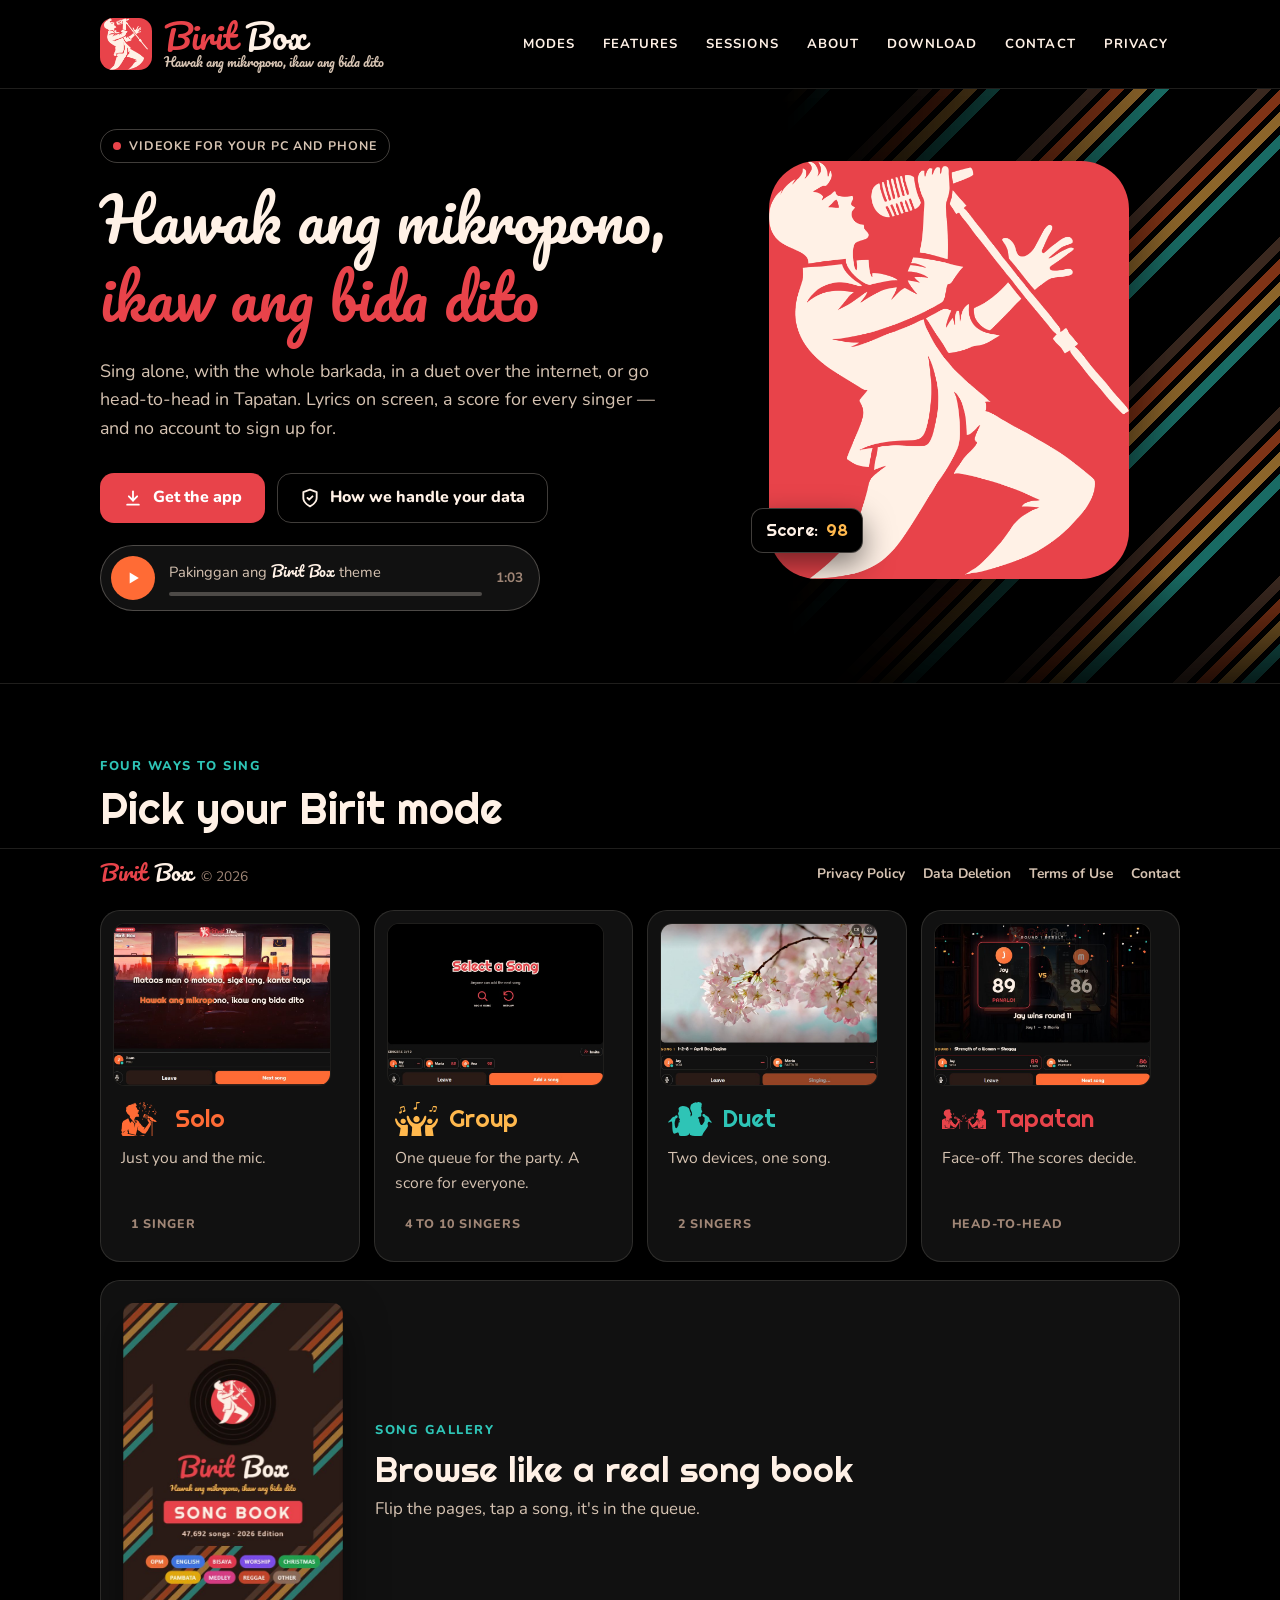
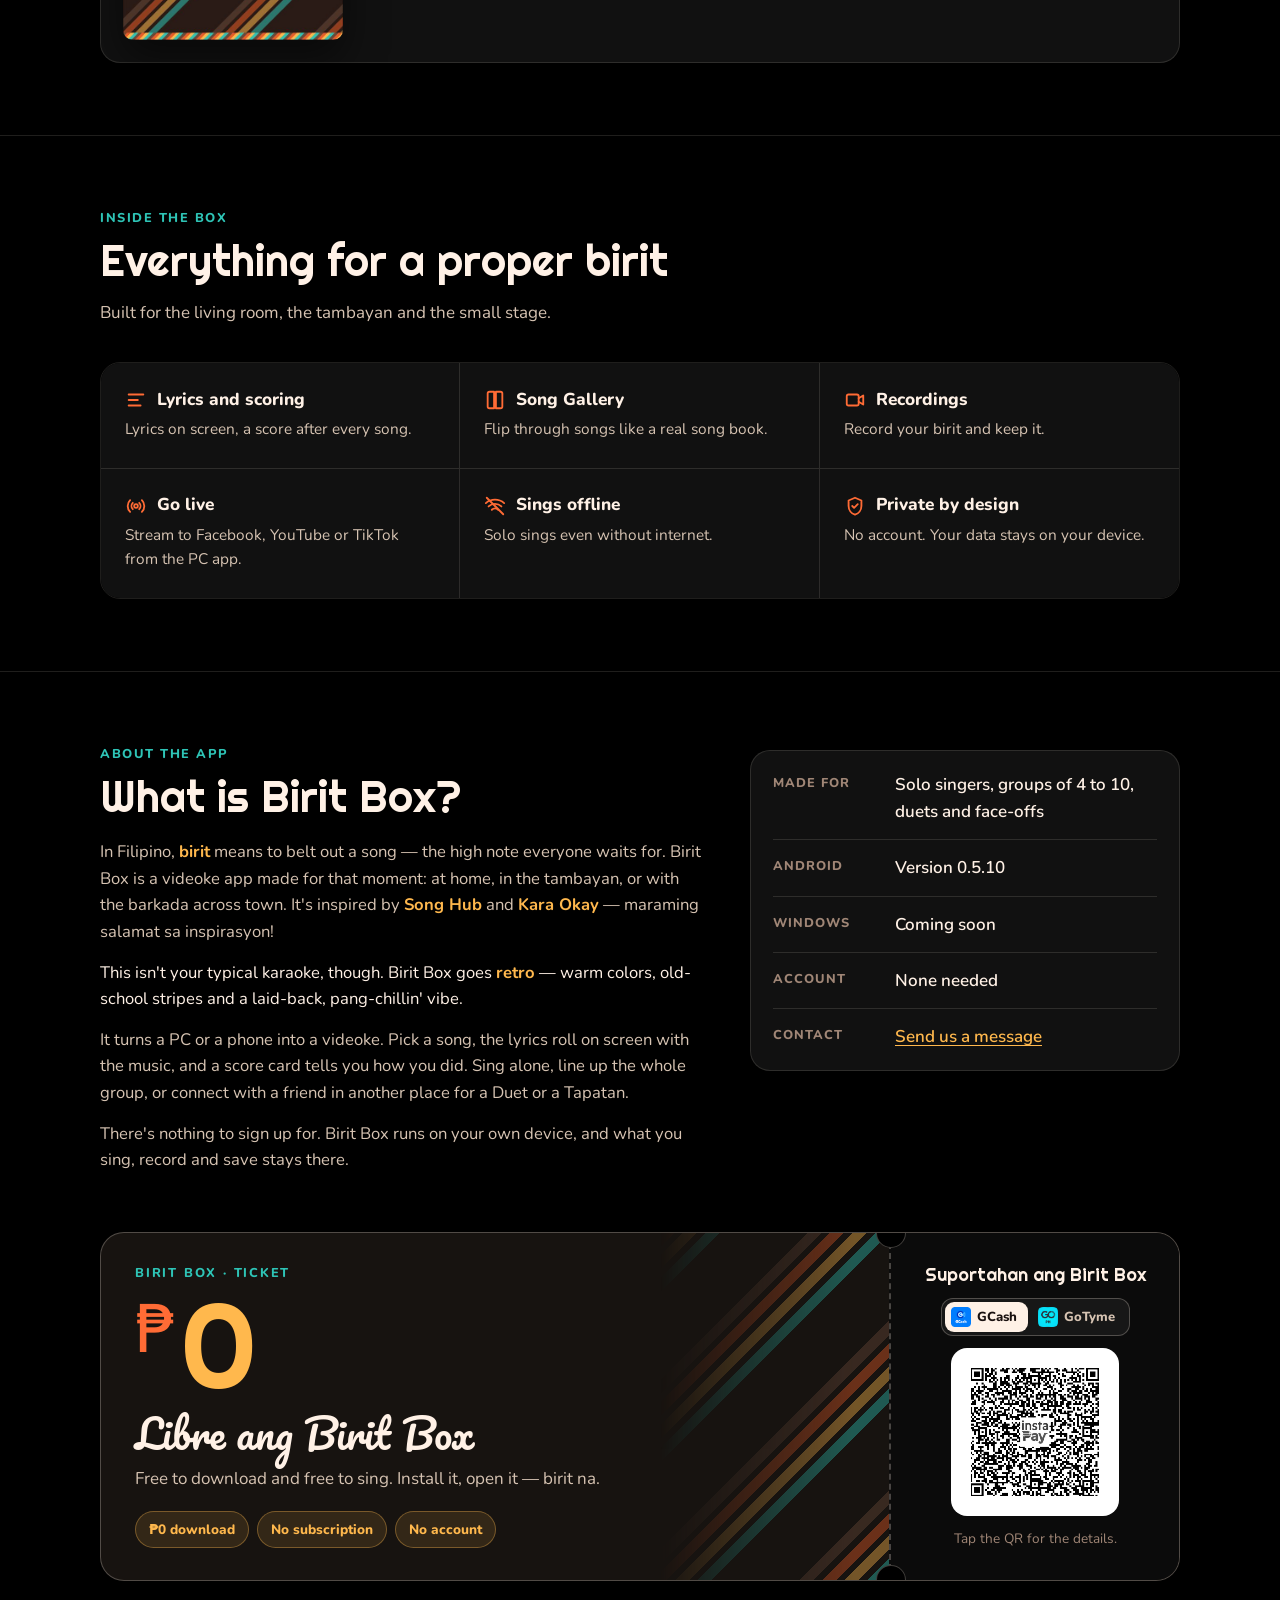
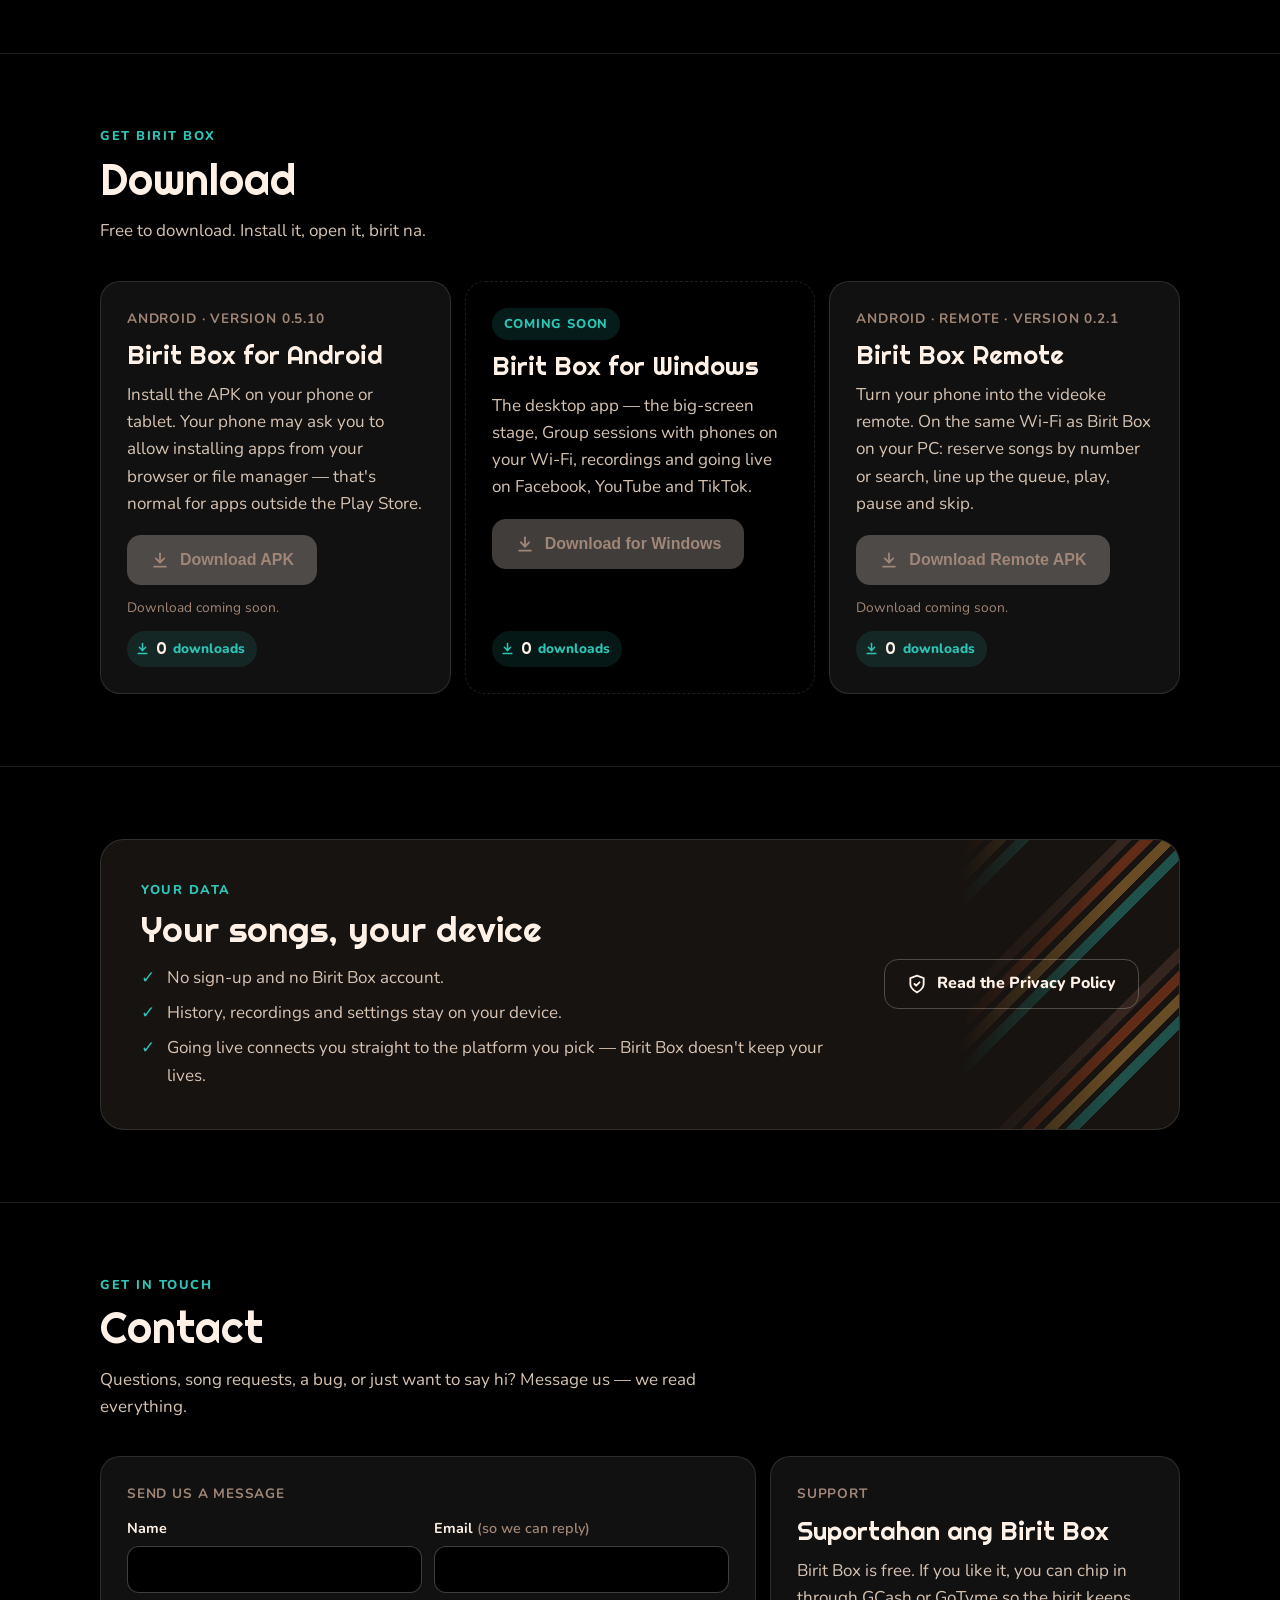
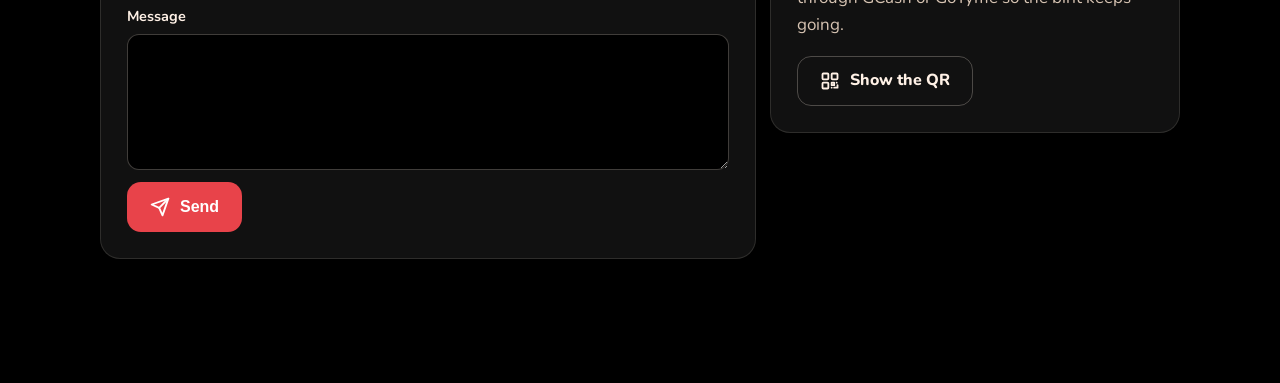
==== index.html @ 3052a518 "Add files via upload" ====
<!doctype html>
<html lang="en">
<head>
<meta charset="utf-8">
<meta name="viewport" content="width=device-width, initial-scale=1">
<title>Birit Box — Birit na!</title>
<meta name="description" content="Birit Box is a videoke app for your PC and phone: sing Solo, with your Group, in a Duet over the internet, or go head-to-head in Tapatan. No account needed.">
<meta property="og:title" content="Birit Box — Birit na!">
<meta property="og:description" content="Videoke for your PC and phone. Hawak ang mikropono, ikaw ang bida dito.">
<meta property="og:image" content="assets/favicon-192.png">
<link rel="icon" type="image/png" sizes="32x32" href="assets/favicon-32.png">
<link rel="apple-touch-icon" href="assets/favicon-192.png">
<link rel="stylesheet" href="assets/site.css?v=15">
</head>
<body>

<header class="top">
  <div class="wrap">
    <a class="lockup" href="index.html" aria-label="Birit Box home">
      <img src="assets/app-icon.png" alt="" width="52" height="52">
      <span class="wm"><span class="wordmark"><span class="birit">Birit</span> <span class="box">Box</span></span><span class="tagline">Hawak ang mikropono, ikaw ang bida dito</span></span>
    </a>
    <nav class="nav" aria-label="Main">
      <a href="#modes">Modes</a>
      <a href="#features">Features</a>
      <a href="sessions.html">Sessions</a>
      <a href="#about">About</a>
      <a href="#download">Download</a>
      <a href="#contact">Contact</a>
      <a href="privacy.html">Privacy</a>
    </nav>
  </div>
</header>

<main>
  <section class="hero">
    <div class="stripes" aria-hidden="true"></div>
    <div class="wrap">
      <div>
        <p class="kicker"><i aria-hidden="true"></i>Videoke for your PC and phone</p>
        <h1 class="tagline-hero"><span class="tl">Hawak ang mikropono,</span> <span class="tl accent">ikaw ang bida dito</span></h1>
        <p class="lead">Sing alone, with the whole barkada, in a duet over the internet, or go head-to-head in Tapatan. Lyrics on screen, a score for every singer — and no account to sign up for.</p>
        <div class="ctas">
          <a class="btn primary" href="#download"><svg viewBox="0 0 24 24" fill="none" stroke="currentColor" stroke-width="2.2" stroke-linecap="round" stroke-linejoin="round" aria-hidden="true"><path d="M12 4v11"/><path d="m7 10 5 5 5-5"/><path d="M5 20h14"/></svg>Get the app</a>
          <a class="btn ghost" href="privacy.html"><svg viewBox="0 0 24 24" fill="none" stroke="currentColor" stroke-width="2.2" stroke-linecap="round" stroke-linejoin="round" aria-hidden="true"><path d="M12 22s8-4 8-10V5l-8-3-8 3v7c0 6 8 10 8 10z"/><path d="m9 12 2 2 4-4"/></svg>How we handle your data</a>
        </div>
        <!-- the Birit Box theme (user, Nov 16: "dagdag mo yung mp3") — plays only when pressed -->
        <div class="theme" id="theme">
          <button class="theme-btn" type="button" aria-pressed="false" aria-label="Play the Birit Box theme">
            <svg class="i-play" viewBox="0 0 24 24" aria-hidden="true"><path d="M8 5.5v13l11-6.5z" fill="currentColor"/></svg>
            <svg class="i-pause" viewBox="0 0 24 24" aria-hidden="true"><path d="M7 5h4v14H7zM13 5h4v14h-4z" fill="currentColor"/></svg>
          </button>
          <div class="theme-info">
            <span class="theme-title">Pakinggan ang <b>Birit Box</b> theme</span>
            <span class="theme-bar" aria-hidden="true"><i></i></span>
          </div>
          <span class="theme-time">1:03</span>
          <audio preload="none" src="assets/birit-box-theme.mp3"></audio>
        </div>
      </div>
      <div class="hero-art" aria-hidden="true">
        <div class="glow"></div>
        <img src="assets/app-icon.png" alt="" width="676" height="784">
        <span class="chip">Score: <b>98</b></span>
      </div>
    </div>
  </section>

  <section class="block" id="modes">
    <div class="wrap">
      <p class="eyebrow">Four ways to sing</p>
      <h2>Pick your Birit mode</h2>
      <p class="intro">Every mode sings on the same stage, with a score card when the song ends.</p>
      <div class="modes">
        <article class="mode" style="--c: #FF6B35">
          <img class="shot" src="assets/shots/solo.jpg" alt="Birit Box Solo: the karaoke stage" width="772" height="561" loading="lazy">
          <div class="mode-name"><div class="ic" style="-webkit-mask-image: url(assets/modes/solo.svg); mask-image: url(assets/modes/solo.svg)"></div><h3>Solo</h3></div>
          <p>Just you and the mic.</p>
          <span class="tag">1 singer</span>
        </article>
        <article class="mode" style="--c: #FFB84D">
          <img class="shot" src="assets/shots/group.jpg" alt="Birit Box Group: singers and their scores" width="772" height="584" loading="lazy">
          <div class="mode-name"><div class="ic" style="-webkit-mask-image: url(assets/modes/group.svg); mask-image: url(assets/modes/group.svg)"></div><h3>Group</h3></div>
          <p>One queue for the party. A score for everyone.</p>
          <span class="tag">4 to 10 singers</span>
        </article>
        <article class="mode" style="--c: #2EC4B6">
          <img class="shot" src="assets/shots/duet.jpg" alt="Birit Box Duet: two singers on one song" width="772" height="594" loading="lazy">
          <div class="mode-name"><div class="ic" style="-webkit-mask-image: url(assets/modes/duet.svg); mask-image: url(assets/modes/duet.svg)"></div><h3>Duet</h3></div>
          <p>Two devices, one song.</p>
          <span class="tag">2 singers</span>
        </article>
        <article class="mode" style="--c: #E8434A">
          <img class="shot" src="assets/shots/tapatan.jpg" alt="Birit Box Tapatan: round result, 89 vs 86" width="772" height="594" loading="lazy">
          <div class="mode-name"><div class="ic" style="-webkit-mask-image: url(assets/modes/tapatan.svg); mask-image: url(assets/modes/tapatan.svg)"></div><h3>Tapatan</h3></div>
          <p>Face-off. The scores decide.</p>
          <span class="tag">Head-to-head</span>
        </article>
      </div>

      <!-- Song Gallery (user, Nov 16: "lagyan mo mga screenshot pati yung song gallery natin") -->
      <div class="gallery">
        <img class="gallery-shot" src="assets/shots/song-gallery.jpg" alt="The Birit Box Song Gallery: a song book cover" width="520" height="796" loading="lazy">
        <div class="gallery-text">
          <p class="eyebrow">Song Gallery</p>
          <h3>Browse like a real song book</h3>
          <p>Flip the pages, tap a song, it's in the queue.</p>
        </div>
      </div>
    </div>
  </section>

  <section class="block" id="features">
    <div class="wrap">
      <p class="eyebrow">Inside the box</p>
      <h2>Everything for a proper birit</h2>
      <p class="intro">Built for the living room, the tambayan and the small stage.</p>
      <div class="features">
        <div class="feature">
          <h3><svg viewBox="0 0 24 24" fill="none" stroke="currentColor" stroke-width="2" stroke-linecap="round" stroke-linejoin="round" aria-hidden="true"><path d="M4 6h16"/><path d="M4 12h10"/><path d="M4 18h13"/></svg>Lyrics and scoring</h3>
          <p>Lyrics on screen, a score after every song.</p>
        </div>
        <div class="feature">
          <h3><svg viewBox="0 0 24 24" fill="none" stroke="currentColor" stroke-width="2" stroke-linecap="round" stroke-linejoin="round" aria-hidden="true"><path d="M4 5a2 2 0 0 1 2-2h5v18H6a2 2 0 0 1-2-2Z"/><path d="M13 3h5a2 2 0 0 1 2 2v14a2 2 0 0 1-2 2h-5Z"/></svg>Song Gallery</h3>
          <p>Flip through songs like a real song book.</p>
        </div>
        <div class="feature">
          <h3><svg viewBox="0 0 24 24" fill="none" stroke="currentColor" stroke-width="2" stroke-linecap="round" stroke-linejoin="round" aria-hidden="true"><rect x="3" y="6" width="13" height="12" rx="2"/><path d="m16 10 5-3v10l-5-3"/></svg>Recordings</h3>
          <p>Record your birit and keep it.</p>
        </div>
        <div class="feature">
          <h3><svg viewBox="0 0 24 24" fill="none" stroke="currentColor" stroke-width="2" stroke-linecap="round" stroke-linejoin="round" aria-hidden="true"><circle cx="12" cy="12" r="2"/><path d="M8.5 15.5a5 5 0 0 1 0-7"/><path d="M15.5 8.5a5 5 0 0 1 0 7"/><path d="M5.6 18.4a9 9 0 0 1 0-12.8"/><path d="M18.4 5.6a9 9 0 0 1 0 12.8"/></svg>Go live</h3>
          <p>Stream to Facebook, YouTube or TikTok from the PC app.</p>
        </div>
        <div class="feature">
          <h3><svg viewBox="0 0 24 24" fill="none" stroke="currentColor" stroke-width="2" stroke-linecap="round" stroke-linejoin="round" aria-hidden="true"><path d="M2 8.8a15 15 0 0 1 20 0"/><path d="M5 12.5a10 10 0 0 1 14 0"/><path d="M8.5 16.1a5 5 0 0 1 7 0"/><path d="m3 3 18 18"/></svg>Sings offline</h3>
          <p>Solo sings even without internet.</p>
        </div>
        <div class="feature">
          <h3><svg viewBox="0 0 24 24" fill="none" stroke="currentColor" stroke-width="2" stroke-linecap="round" stroke-linejoin="round" aria-hidden="true"><path d="M12 3 5 6v6c0 4.4 3 8.3 7 9.5 4-1.2 7-5.1 7-9.5V6Z"/><path d="m9 12 2 2 4-4"/></svg>Private by design</h3>
          <p>No account. Your data stays on your device.</p>
        </div>
      </div>
    </div>
  </section>

  <section class="block" id="about">
    <div class="wrap">
    <div class="about">
      <div class="about-text">
        <p class="eyebrow">About the app</p>
        <h2>What is Birit Box?</h2>
        <p>In Filipino, <strong>birit</strong> means to belt out a song — the high note everyone waits for. Birit Box is a videoke app made for that moment: at home, in the tambayan, or with the barkada across town. It's inspired by <strong>Song Hub</strong> and <strong>Kara Okay</strong> — maraming salamat sa inspirasyon!</p>
        <p class="about-vibe">This isn't your typical karaoke, though. Birit Box goes <strong>retro</strong> — warm colors, old-school stripes and a laid-back, pang-chillin' vibe.</p>
        <p>It turns a PC or a phone into a videoke. Pick a song, the lyrics roll on screen with the music, and a score card tells you how you did. Sing alone, line up the whole group, or connect with a friend in another place for a Duet or a Tapatan.</p>
        <p>There's nothing to sign up for. Birit Box runs on your own device, and what you sing, record and save stays there.</p>
      </div>
      <dl class="about-facts">
        <div><dt>Made for</dt><dd>Solo singers, groups of 4 to 10, duets and face-offs</dd></div>
        <div><dt>Android</dt><dd>Version 0.5.10</dd></div>
        <div><dt>Windows</dt><dd>Coming soon</dd></div>
        <div><dt>Account</dt><dd>None needed</dd></div>
        <div><dt>Contact</dt><dd><a href="#contact">Send us a message</a></dd></div>
      </dl>
    </div>

    <!-- "libre lang yung app" + the support QR codes (GCash | GoTyme — user, Nov 17) -->
    <div class="libre" id="support">
      <div class="libre-main">
        <div class="stripes" aria-hidden="true"></div>
        <p class="libre-label">Birit Box · Ticket</p>
        <p class="libre-price"><span class="peso">₱</span>0</p>
        <h3>Libre ang Birit Box</h3>
        <p class="libre-sub">Free to download and free to sing. Install it, open it — birit na.</p>
        <ul class="libre-chips">
          <li>₱0 download</li>
          <li>No subscription</li>
          <li>No account</li>
        </ul>
      </div>
      <div class="libre-stub">
        <p class="libre-stub-h">Suportahan ang Birit Box</p>
        <div class="pay-tabs" role="tablist" aria-label="Pay with">
          <button type="button" role="tab" data-pay="gcash" aria-selected="true"><img class="pay-ic" src="assets/gcash-icon.png" alt="" width="20" height="20">GCash</button>
          <button type="button" role="tab" data-pay="gotyme" aria-selected="false"><img class="pay-ic" src="assets/gotyme-icon.png" alt="" width="20" height="20">GoTyme</button>
        </div>
        <button type="button" class="qr pay-qr-btn" data-pay-open aria-label="Support via GCash — show the details">
          <img src="assets/gcash-qr.png" alt="GCash QR code" width="160" height="160">
        </button>
        <p class="libre-stub-note">Tap the QR for the details.</p>
      </div>
    </div>
    </div>
  </section>

  <section class="block" id="download">
    <div class="wrap">
      <p class="eyebrow">Get Birit Box</p>
      <h2>Download</h2>
      <p class="intro">Free to download. Install it, open it, birit na.</p>
      <!-- Download counter (user, Nov 18): the total from GitHub Releases (akipotph/biritbox), read in the browser -->
      <div class="dl-counter" id="dlCounter" aria-live="polite">
        <span class="dl-ic" aria-hidden="true"><svg viewBox="0 0 24 24" fill="none" stroke="currentColor" stroke-width="2.2" stroke-linecap="round" stroke-linejoin="round"><path d="M12 4v11"/><path d="m7 10 5 5 5-5"/><path d="M5 20h14"/></svg></span>
        <span><b id="dlTotal">0</b> <span id="dlWord">downloads</span> so far</span>
      </div>
      <div class="downloads">
        <div class="dl">
          <span class="meta">Android · Version 0.5.10</span>
          <h3>Birit Box for Android</h3>
          <p>Install the APK on your phone or tablet. Your phone may ask you to allow installing apps from your browser or file manager — that's normal for apps outside the Play Store.</p>
          <!-- Download off for now; restore href="[[GITHUB APK LINK]]" on an <a class="btn primary"> when the APK is up. -->
          <button type="button" class="btn primary" disabled aria-disabled="true"><svg viewBox="0 0 24 24" fill="none" stroke="currentColor" stroke-width="2.2" stroke-linecap="round" stroke-linejoin="round" aria-hidden="true"><path d="M12 4v11"/><path d="m7 10 5 5 5-5"/><path d="M5 20h14"/></svg>Download APK</button>
          <span class="small">Download coming soon.</span>
          <span class="dl-n" data-dl="android"><svg viewBox="0 0 24 24" fill="none" stroke="currentColor" stroke-width="2.4" stroke-linecap="round" stroke-linejoin="round" aria-hidden="true"><path d="M12 4v11"/><path d="m7 10 5 5 5-5"/><path d="M5 20h14"/></svg><b>0</b> downloads</span>
        </div>
        <div class="dl soon">
          <span class="badge">Coming soon</span>
          <h3>Birit Box for Windows</h3>
          <p>The desktop app — the big-screen stage, Group sessions with phones on your Wi-Fi, recordings and going live on Facebook, YouTube and TikTok.</p>
          <button type="button" class="btn primary" disabled aria-disabled="true"><svg viewBox="0 0 24 24" fill="none" stroke="currentColor" stroke-width="2.2" stroke-linecap="round" stroke-linejoin="round" aria-hidden="true"><path d="M12 4v11"/><path d="m7 10 5 5 5-5"/><path d="M5 20h14"/></svg>Download for Windows</button>
          <span class="dl-n" data-dl="windows"><svg viewBox="0 0 24 24" fill="none" stroke="currentColor" stroke-width="2.4" stroke-linecap="round" stroke-linejoin="round" aria-hidden="true"><path d="M12 4v11"/><path d="m7 10 5 5 5-5"/><path d="M5 20h14"/></svg><b>0</b> downloads</span>
        </div>
        <!-- Birit Box Remote APK (user, Nov 18). Download off for now, like the others. -->
        <div class="dl">
          <span class="meta">Android · Remote · Version 0.2.1</span>
          <h3>Birit Box Remote</h3>
          <p>Turn your phone into the videoke remote. On the same Wi-Fi as Birit Box on your PC: reserve songs by number or search, line up the queue, play, pause and skip.</p>
          <button type="button" class="btn primary" disabled aria-disabled="true"><svg viewBox="0 0 24 24" fill="none" stroke="currentColor" stroke-width="2.2" stroke-linecap="round" stroke-linejoin="round" aria-hidden="true"><path d="M12 4v11"/><path d="m7 10 5 5 5-5"/><path d="M5 20h14"/></svg>Download Remote APK</button>
          <span class="small">Download coming soon.</span>
          <span class="dl-n" data-dl="remote"><svg viewBox="0 0 24 24" fill="none" stroke="currentColor" stroke-width="2.4" stroke-linecap="round" stroke-linejoin="round" aria-hidden="true"><path d="M12 4v11"/><path d="m7 10 5 5 5-5"/><path d="M5 20h14"/></svg><b>0</b> downloads</span>
        </div>
      </div>
    </div>
  </section>

  <section class="block">
    <div class="wrap">
      <div class="promise">
        <div class="stripes" aria-hidden="true"></div>
        <div>
          <p class="eyebrow">Your data</p>
          <h2>Your songs, your device</h2>
          <ul>
            <li>No sign-up and no Birit Box account.</li>
            <li>History, recordings and settings stay on your device.</li>
            <li>Going live connects you straight to the platform you pick — Birit Box doesn't keep your lives.</li>
          </ul>
        </div>
        <a class="btn ghost" href="privacy.html"><svg viewBox="0 0 24 24" fill="none" stroke="currentColor" stroke-width="2.2" stroke-linecap="round" stroke-linejoin="round" aria-hidden="true"><path d="M12 22s8-4 8-10V5l-8-3-8 3v7c0 6 8 10 8 10z"/><path d="m9 12 2 2 4-4"/></svg>Read the Privacy Policy</a>
      </div>
    </div>
  </section>
  <!-- Contact (user, Nov 18: "isama muna sa page" → a section on the home page) -->
  <section class="block" id="contact">
    <div class="wrap">
      <p class="eyebrow">Get in touch</p>
      <h2>Contact</h2>
      <p class="intro">Questions, song requests, a bug, or just want to say hi? Message us — we read everything.</p>
      <div class="contacts">
        <!-- Message form (user, Nov 18: "sarili natin form … wala ng import ng email" + "security para sa spam").
             Sent through Web3Forms to the Birit Box inbox; the access key below is public by design (it can only
             send to that inbox). Spam: hidden honeypot, 3 s minimum, 60 s between sends, length limits, Web3Forms' filter. -->
        <form class="dl cform" id="contactForm" novalidate>
          <span class="meta">Send us a message</span>
          <input type="hidden" name="access_key" value="89fdd60d-30a8-41bc-a30d-589b3776134a">
          <label class="hp" aria-hidden="true">Leave this empty <input type="checkbox" name="botcheck" tabindex="-1" autocomplete="off"></label>
          <div class="cf-row">
            <label class="cf-field"><span>Name</span><input type="text" name="name" maxlength="80" autocomplete="name" required></label>
            <label class="cf-field"><span>Email <em>(so we can reply)</em></span><input type="email" name="email" maxlength="120" autocomplete="email" required></label>
          </div>
          <label class="cf-field"><span>Message</span><textarea name="message" rows="5" minlength="10" maxlength="2000" required></textarea></label>
          <div class="cf-foot">
            <button type="submit" class="btn primary"><svg viewBox="0 0 24 24" fill="none" stroke="currentColor" stroke-width="2.2" stroke-linecap="round" stroke-linejoin="round" aria-hidden="true"><path d="m22 2-7 20-4-9-9-4z"/><path d="M22 2 11 13"/></svg>Send</button>
            <p class="cf-status" role="status" aria-live="polite"></p>
          </div>
        </form>
        <div class="dl">
          <span class="meta">Support</span>
          <h3>Suportahan ang Birit Box</h3>
          <p>Birit Box is free. If you like it, you can chip in through GCash or GoTyme so the birit keeps going.</p>
          <a class="btn ghost" href="#support"><svg viewBox="0 0 24 24" fill="none" stroke="currentColor" stroke-width="2.2" stroke-linecap="round" stroke-linejoin="round" aria-hidden="true"><rect x="3" y="3" width="7" height="7" rx="1"/><rect x="14" y="3" width="7" height="7" rx="1"/><rect x="3" y="14" width="7" height="7" rx="1"/><path d="M14 14h3v3h-3zM20 14v.01M14 20h.01M17 20h4v-3"/></svg>Show the QR</a>
        </div>
      </div>
    </div>
  </section>
</main>

<footer>
  <div class="wrap">
    <span><span class="wordmark"><span class="birit">Birit</span> <span class="box">Box</span></span> &nbsp;© 2026</span>
    <nav aria-label="Legal">
      <a href="privacy.html">Privacy Policy</a>
      <a href="data-deletion.html">Data Deletion</a>
      <a href="terms.html">Terms of Use</a>
      <a href="#contact">Contact</a>
    </nav>
  </div>
</footer>

<script src="assets/site.js?v=10"></script>
</body>
</html>
---- assets/site.css ----
/* Birit Box website — same look as the app: black stage, cream text,
   Pacifico wordmark (do not touch), Righteous headings, the retro
   brown / orange / mango / teal stripes. Fonts are bundled (SIL OFL). */
@font-face { font-family: "Righteous"; font-weight: 400; font-display: swap; src: url(fonts/righteous.woff2) format("woff2"); }
@font-face { font-family: "Pacifico"; font-weight: 400; font-display: swap; src: url(fonts/pacifico.ttf) format("truetype"); }
@font-face { font-family: "Nunito"; font-weight: 400 800; font-display: swap; src: url(fonts/nunito.woff2) format("woff2"); }

:root {
  --paper: #000000;
  --card: #111111;
  --card-2: #171310;
  --ink: #FFF1E6;
  --ink-soft: #D6C3B2;
  --ink-mute: #A08676;
  --rule: rgba(255, 241, 230, 0.12);
  --rule-strong: rgba(255, 241, 230, 0.25);
  --red: #E8434A;
  --orange: #FF6B35;
  --mango: #FFB84D;
  --teal: #2EC4B6;
  --brown: #6B4A3A;
  --font-wordmark: "Pacifico", "Brush Script MT", cursive;
  --font-display: "Righteous", "Arial Black", Impact, sans-serif;
  --font-body: "Nunito", system-ui, -apple-system, "Segoe UI", sans-serif;
  --wrap: 1120px;
  color-scheme: dark;
}

* { box-sizing: border-box; }
html { scroll-behavior: smooth; }
@media (prefers-reduced-motion: reduce) { html { scroll-behavior: auto; } * { transition: none !important; animation: none !important; } }
body {
  margin: 0; background: var(--paper); color: var(--ink);
  font: 400 17px/1.6 var(--font-body);
  -webkit-font-smoothing: antialiased; overflow-x: hidden;
}
a { color: var(--mango); text-underline-offset: 3px; }
a:hover { color: #FFD08A; }
:focus-visible { outline: 2px solid var(--orange); outline-offset: 3px; border-radius: 6px; }
img { max-width: 100%; display: block; }
.wrap { width: 100%; max-width: var(--wrap); margin: 0 auto; padding: 0 20px; }

/* the app's signature stripes (birit.css body::before), as a decoration panel */
.stripes {
  position: absolute; pointer-events: none; opacity: 0.55;
  background: repeating-linear-gradient(135deg,
    transparent 0 6px, #6B4A3A 6px 16px, transparent 16px 22px, #E85D28 22px 32px,
    transparent 32px 38px, #FFB84D 38px 48px, transparent 48px 54px, #2EC4B6 54px 64px, transparent 64px 120px);
}

/* ---- header (locked to the top — user, Nov 18) ---- */
.top { position: sticky; top: 0; z-index: 30; background: var(--paper); border-bottom: 1px solid var(--rule); }
html { scroll-padding-top: 104px; }   /* menu links land below the locked header */
.top .wrap { display: flex; align-items: center; justify-content: space-between; gap: 16px; padding-top: 18px; padding-bottom: 18px; }
.lockup { display: inline-flex; align-items: center; gap: 12px; text-decoration: none; color: inherit; }
.lockup img { width: 52px; height: 52px; border-radius: 13px; background: var(--red); object-fit: contain; flex: none; }
.lockup .wm { display: flex; flex-direction: column; gap: 1px; }
.wordmark { font-family: var(--font-wordmark); font-size: 34px; line-height: 1; letter-spacing: 0.005em; }
.wordmark .birit { color: var(--red); }
.wordmark .box { color: var(--ink); }
.tagline { font-family: var(--font-wordmark); font-size: 13px; line-height: 1.2; color: var(--ink-soft); }
.nav { display: flex; align-items: center; gap: 4px; flex-wrap: wrap; justify-content: flex-end; }
.nav a { color: var(--ink); text-decoration: none; font-weight: 700; font-size: 0.82rem; letter-spacing: 0.08em; text-transform: uppercase; padding: 8px 12px; border-radius: 10px; }
.nav a:hover, .nav a[aria-current="page"] { background: rgba(255, 107, 53, 0.14); color: var(--mango); }
@media (max-width: 720px) {
  .top .wrap { flex-direction: column; align-items: flex-start; gap: 6px; padding-top: 10px; padding-bottom: 8px; }
  .nav { justify-content: flex-start; margin-left: -10px; gap: 0; }
  .nav a { padding: 6px 10px; font-size: 0.74rem; }
  .lockup img { width: 40px; height: 40px; border-radius: 10px; }
  .lockup .wordmark { font-size: 28px; }
  .tagline { display: none; }
  html { scroll-padding-top: 130px; }
}

/* ---- hero ---- */
.hero { position: relative; overflow: hidden; padding: 40px 0 72px; }
.hero .stripes { top: -40px; right: -60px; width: 560px; height: calc(100% + 80px);
  -webkit-mask-image: linear-gradient(to right, transparent 0%, rgba(0,0,0,.35) 30%, #000 70%), linear-gradient(to bottom, #000 0%, #000 78%, transparent 100%);
  -webkit-mask-composite: source-in;
  mask-image: linear-gradient(to right, transparent 0%, rgba(0,0,0,.35) 30%, #000 70%), linear-gradient(to bottom, #000 0%, #000 78%, transparent 100%);
  mask-composite: intersect; }
.hero .wrap { position: relative; z-index: 2; display: grid; grid-template-columns: minmax(0, 1.25fr) minmax(0, 1fr); gap: 40px; align-items: center; }
.kicker { display: inline-flex; align-items: center; gap: 8px; margin: 0 0 18px; padding: 6px 12px; border-radius: 999px; border: 1px solid var(--rule-strong); color: var(--ink-soft); font-weight: 700; font-size: 0.78rem; letter-spacing: 0.08em; text-transform: uppercase; }
.kicker i { width: 8px; height: 8px; border-radius: 50%; background: var(--red); }
h1, h2, h3 { font-family: var(--font-display); font-weight: 400; line-height: 1.08; text-wrap: balance; margin: 0; }
.hero h1 { font-size: clamp(2.6rem, 6vw, 4.6rem); letter-spacing: 0.005em; }
.hero h1 .accent { color: var(--orange); }
/* the brand tagline as the headline — in its own font, Pacifico (like the logo lockup) */
/* always 2 lines (user, Nov 16): "Hawak ang mikropono," / "ikaw ang bida dito" — the longer
   line is 9.55em wide in Pacifico, so the size follows the column's width (10.2cqi) */
.hero .wrap > div:first-child { container-type: inline-size; }
.hero h1.tagline-hero { font-family: var(--font-wordmark); font-size: min(4.1rem, 10.2cqi); line-height: 1.32; letter-spacing: 0; }
.hero h1.tagline-hero .tl { display: block; white-space: nowrap; }
.hero h1.tagline-hero .accent { color: var(--red); }

/* ---- about ---- */
.about { display: grid; grid-template-columns: minmax(0, 1.4fr) minmax(0, 1fr); gap: 48px; align-items: start; }
.about-text p:not(.eyebrow) { margin: 0 0 14px; max-width: 38em; color: var(--ink-soft); font-size: 1.04rem; }
.about-text h2 { margin-bottom: 18px; }
.about-text strong { color: var(--mango); }
.about-facts { margin: 6px 0 0; padding: 6px 22px; border-radius: 20px; background: var(--card); border: 1px solid var(--rule); }
.about-facts div { display: grid; grid-template-columns: 110px minmax(0, 1fr); gap: 12px; padding: 14px 0; border-bottom: 1px solid var(--rule); }
.about-facts div:last-child { border-bottom: 0; }
.about-facts dt { color: var(--ink-mute); font-weight: 800; font-size: 0.8rem; letter-spacing: 0.08em; text-transform: uppercase; padding-top: 2px; }
.about-facts dd { margin: 0; color: var(--ink); font-weight: 600; overflow-wrap: anywhere; }
@media (max-width: 860px) { .about { grid-template-columns: minmax(0, 1fr); gap: 24px; } }

/* "Libre" ticket (user, Nov 16: "lagay ka design na libre lang yung app … qrcode, sample muna") —
   a videoke-coupon ticket: the price side + a tear-off stub with the QR */
.libre { margin-top: 44px; display: grid; grid-template-columns: minmax(0, 1fr) 290px; border-radius: 24px; overflow: hidden; background: var(--card-2); border: 1px solid var(--rule-strong); }
.libre-main { position: relative; overflow: hidden; padding: 30px 34px 32px; }
.libre-main .stripes { top: -30px; right: -70px; width: 300px; height: calc(100% + 60px); opacity: 0.4;
  -webkit-mask-image: linear-gradient(to right, transparent, #000 65%); mask-image: linear-gradient(to right, transparent, #000 65%); }
.libre-main > *:not(.stripes) { position: relative; }
.libre-label { margin: 0; color: var(--teal); font-weight: 800; font-size: 0.8rem; letter-spacing: 0.14em; text-transform: uppercase; }
.libre-price { margin: 4px 0 0; font-family: var(--font-display); font-size: clamp(5rem, 11vw, 7.5rem); line-height: 0.95; color: var(--mango); letter-spacing: -0.01em; }
.libre-price .peso { font-size: 0.55em; vertical-align: 0.55em; margin-right: 4px; color: var(--orange); }
.libre-main h3 { font-family: var(--font-wordmark); font-size: clamp(1.9rem, 3.6vw, 2.5rem); line-height: 1.3; color: var(--ink); margin: 6px 0 6px; }
.libre-sub { margin: 0 0 18px; color: var(--ink-soft); max-width: 30em; }
.libre-chips { margin: 0; padding: 0; list-style: none; display: flex; flex-wrap: wrap; gap: 8px; }
.libre-chips li { padding: 7px 13px; border-radius: 999px; background: rgba(255, 184, 77, 0.12); border: 1px solid rgba(255, 184, 77, 0.35); color: var(--mango); font-weight: 800; font-size: 0.85rem; }
.libre-stub { position: relative; padding: 28px 24px; display: flex; flex-direction: column; align-items: center; justify-content: center; gap: 12px; text-align: center; border-left: 2px dashed var(--rule-strong); background: #0b0b0b; }
/* the ticket's punched notches at both ends of the tear line */
.libre-stub::before, .libre-stub::after { content: ""; position: absolute; left: -15px; width: 28px; height: 28px; border-radius: 50%; background: var(--paper); border: 1px solid var(--rule-strong); }
.libre-stub::before { top: -15px; } .libre-stub::after { bottom: -15px; }
.libre-stub-h { margin: 0; font-family: var(--font-display); font-size: 1.12rem; line-height: 1.25; color: var(--ink); text-wrap: balance; }
.qr { position: relative; width: 168px; height: 168px; padding: 4px; border-radius: 16px; background: #FFF; }
.qr img { width: 100%; height: 100%; border-radius: 12px; image-rendering: pixelated; }
.qr-sample { position: absolute; left: 50%; top: 50%; transform: translate(-50%, -50%) rotate(-12deg); padding: 4px 12px; border-radius: 8px; background: var(--red); color: #FFF; font-weight: 800; font-size: 0.85rem; letter-spacing: 0.14em; text-transform: uppercase; box-shadow: 0 4px 14px rgba(0,0,0,.35); }
.libre-stub-note { margin: 0; color: var(--ink-mute); font-size: 0.85rem; }
/* support: GCash | GoTyme tabs, the QR you tap, the popup (user, Nov 17 — the same as the app's About App) */
.pay-tabs { display: inline-flex; gap: 4px; padding: 3px; border-radius: 12px; background: rgba(255, 255, 255, 0.05); border: 1px solid var(--rule-strong); }
.pay-tabs button { display: inline-flex; align-items: center; gap: 6px; padding: 5px 11px 5px 6px; border: 0; border-radius: 9px; background: transparent; color: var(--ink-soft); font: 800 0.82rem var(--font-body, inherit); cursor: pointer; }
.pay-tabs button[aria-selected="true"] { background: var(--ink); color: #1A1110; }
.pay-ic { display: block; width: 20px; height: 20px; flex: none; }   /* GCash / GoTyme's own app icons */
.pay-qr-btn { border: 0; cursor: pointer; }
.pay-qr-btn:hover { box-shadow: 0 0 0 3px var(--mango); }
dialog.pay-pop { padding: 0; border: 0; background: transparent; max-width: min(400px, calc(100vw - 32px)); width: 100%; color: var(--ink); }
dialog.pay-pop::backdrop { background: rgba(0, 0, 0, 0.7); }
.pay-card { position: relative; display: flex; flex-direction: column; align-items: center; gap: 8px; padding: 22px 20px 18px; border-radius: 20px; background: #1A1210; border: 1px solid var(--rule-strong); text-align: center; }
.pay-x { position: absolute; top: 10px; right: 10px; width: 34px; height: 34px; display: grid; place-items: center; border-radius: 10px; border: 1px solid var(--rule-strong); background: transparent; color: var(--ink); cursor: pointer; }
.pay-x svg { width: 16px; height: 16px; }
.pay-lockup { display: inline-flex; align-items: center; gap: 10px; }
.pay-logo { width: 48px; height: 48px; border-radius: 11px; background: var(--red); object-fit: contain; flex: none; }
.pay-lockup .wordmark { font-size: 34px; }
.pay-brand { margin: 2px 0 0; display: inline-flex; align-items: center; gap: 8px; padding: 4px 12px 4px 5px; border-radius: 999px; background: rgba(255, 255, 255, 0.06); border: 1px solid var(--rule-strong); font-weight: 800; font-size: 0.9rem; }
.pay-brand .pay-ic { width: 24px; height: 24px; }
.pay-card h2 { margin: 4px 0 0; font-family: var(--font-display); font-weight: 400; font-size: 1.35rem; line-height: 1.2; color: var(--mango); }
.pay-to { margin: 0; display: flex; flex-direction: column; gap: 1px; }
.pay-to span { font-size: 0.72rem; font-weight: 700; letter-spacing: 0.12em; text-transform: uppercase; color: var(--ink-soft); }
.pay-to b { font-size: 1.1rem; letter-spacing: 0.02em; }
.pay-thanks { margin: 0; max-width: 32ch; font-size: 0.86rem; line-height: 1.45; color: var(--ink-soft); }
.pay-qr { width: 220px; height: 220px; margin-top: 4px; padding: 6px; border-radius: 14px; background: #FFF; }
.pay-how { margin: 0; font-size: 0.8rem; font-weight: 700; }
.pay-open { display: inline-flex; align-items: center; justify-content: center; gap: 8px; width: 100%; height: 46px; border-radius: 12px; background: var(--red); color: #FFF; font-weight: 800; text-decoration: none; }
.pay-pop[data-pay="gcash"] .pay-open { background: #015DE6; }
.pay-pop[data-pay="gotyme"] .pay-open { background: #00F5FA; color: #10223A; }
.pay-open .pay-ic { width: 24px; height: 24px; border-radius: 7px; box-shadow: 0 0 0 1.5px rgba(255, 255, 255, 0.8); }
.pay-note { margin: 2px 0 0; font-size: 0.72rem; line-height: 1.4; color: var(--ink-soft); opacity: 0.85; }
@media (max-height: 700px) { .pay-qr { width: 170px; height: 170px; } .pay-card { gap: 6px; padding: 16px 16px 14px; } }
@media (max-width: 760px) {
  .libre { grid-template-columns: minmax(0, 1fr); }
  .libre-main { padding: 26px 22px; }
  .libre-stub { border-left: 0; border-top: 2px dashed var(--rule-strong); }
  .libre-stub::before { top: -15px; left: -15px; } .libre-stub::after { top: -15px; bottom: auto; left: auto; right: -15px; }
}
.hero .lead { margin: 20px 0 30px; max-width: 34em; font-size: 1.12rem; color: var(--ink-soft); }
.ctas { display: flex; flex-wrap: wrap; gap: 12px; }
.btn { display: inline-flex; align-items: center; justify-content: center; gap: 10px; min-height: 50px; padding: 0 22px; border-radius: 14px; font-weight: 800; font-size: 1rem; text-decoration: none; border: 1.5px solid transparent; cursor: pointer; }
.btn.primary { background: var(--red); color: #FFF; }
.btn.primary:hover { background: #D33840; color: #FFF; }
.btn.ghost { border-color: var(--rule-strong); color: var(--ink); }
.btn.ghost:hover { border-color: var(--orange); color: var(--mango); }
.btn svg { width: 20px; height: 20px; flex: none; }
.btn[disabled], .btn[disabled]:hover { background: var(--rule-strong); color: var(--ink-mute); border-color: transparent; cursor: not-allowed; }
/* the Birit Box theme player (plays only when pressed) */
.theme { margin-top: 22px; display: flex; align-items: center; gap: 14px; width: min(100%, 440px); padding: 10px 16px 10px 10px; border-radius: 999px; background: var(--card); border: 1px solid var(--rule-strong); }
.theme-btn { flex: none; width: 44px; height: 44px; border-radius: 50%; border: 0; background: var(--orange); color: #FFF; display: grid; place-items: center; cursor: pointer; }
.theme-btn:hover { background: #FF8B5A; }
.theme-btn svg { width: 20px; height: 20px; }
.theme .i-pause, .theme.playing .i-play { display: none; }
.theme.playing .i-pause { display: block; }
.theme-info { flex: 1; min-width: 0; display: flex; flex-direction: column; gap: 7px; }
.theme-title { font-size: 0.92rem; color: var(--ink-soft); white-space: nowrap; overflow: hidden; text-overflow: ellipsis; }
.theme-title b { font-family: var(--font-wordmark); font-weight: 400; color: var(--ink); font-size: 1.05em; }
.theme-bar { display: block; height: 4px; border-radius: 4px; background: var(--rule-strong); overflow: hidden; }
.theme-bar i { display: block; width: 0; height: 100%; background: linear-gradient(90deg, var(--orange), var(--mango)); transition: width 0.25s linear; }
.theme-time { flex: none; font-variant-numeric: tabular-nums; font-weight: 700; font-size: 0.85rem; color: var(--ink-mute); }
.hero-art { position: relative; justify-self: center; width: min(360px, 80vw); aspect-ratio: 676 / 784; }
.hero-art .glow { position: absolute; inset: 12% 8%; border-radius: 40%; background: radial-gradient(circle, rgba(232, 67, 74, 0.55), rgba(255, 107, 53, 0.18) 45%, transparent 70%); filter: blur(30px); }
.hero-art img { position: relative; width: 100%; height: 100%; object-fit: contain; border-radius: 48px; background: var(--red); box-shadow: 0 30px 80px rgba(0, 0, 0, 0.6); }
.hero-art .chip { position: absolute; left: -18px; bottom: 26px; display: inline-flex; align-items: center; gap: 8px; padding: 8px 14px; border-radius: 12px; background: #000; border: 1px solid var(--rule-strong); font-family: var(--font-display); font-size: 1.05rem; box-shadow: 0 12px 30px rgba(0,0,0,.5); }
.hero-art .chip b { color: var(--mango); font-weight: 400; }
@media (max-width: 880px) {
  .hero .wrap { grid-template-columns: minmax(0, 1fr); }
  .hero-art { width: min(260px, 70vw); order: -1; }
  .hero .stripes { width: 360px; opacity: 0.4; }
}

/* ---- sections ---- */
section.block { padding: 72px 0; border-top: 1px solid var(--rule); }
.eyebrow { margin: 0 0 10px; color: var(--teal); font-weight: 800; font-size: 0.8rem; letter-spacing: 0.12em; text-transform: uppercase; }
.block h2 { font-size: clamp(1.9rem, 3.6vw, 2.7rem); }
.block .intro { margin: 14px 0 36px; max-width: 40em; color: var(--ink-soft); }

.modes { display: grid; grid-template-columns: repeat(4, minmax(0, 1fr)); gap: 14px; }
.mode { position: relative; padding: 22px 20px 24px; border-radius: 20px; background: var(--card); border: 1px solid var(--rule); display: flex; flex-direction: column; gap: 10px; }
/* app screenshot at the top of each mode card */
.mode .shot { width: calc(100% + 16px); height: auto; margin: -10px -8px 6px; aspect-ratio: 4 / 3; object-fit: cover; object-position: center; border-radius: 12px; background: #000; border: 1px solid var(--rule); }
.mode .mode-name { display: flex; align-items: center; gap: 10px; }
.mode .mode-name .ic { height: 34px; width: 44px; flex: none; }
.mode .ic {
  height: 54px; width: 100%; background: var(--c, var(--mango));
  -webkit-mask-position: left center; mask-position: left center;
  -webkit-mask-size: contain; mask-size: contain;
  -webkit-mask-repeat: no-repeat; mask-repeat: no-repeat;
}
.mode h3 { font-size: 1.5rem; color: var(--c, var(--mango)); }
.mode p { margin: 0; color: var(--ink-soft); font-size: 0.98rem; }
.mode .tag { margin-top: auto; padding-top: 8px; font-size: 0.78rem; font-weight: 800; letter-spacing: 0.08em; text-transform: uppercase; color: var(--ink-mute); }
@media (max-width: 960px) { .modes { grid-template-columns: repeat(2, minmax(0, 1fr)); } }

/* Song Gallery showcase */
.gallery { margin-top: 18px; display: grid; grid-template-columns: 220px minmax(0, 1fr); gap: 32px; align-items: center; padding: 22px; border-radius: 20px; background: var(--card); border: 1px solid var(--rule); }
.gallery-shot { width: 100%; height: auto; border-radius: 10px; box-shadow: 0 18px 40px rgba(0, 0, 0, 0.5); }
.gallery-text h3 { font-size: clamp(1.6rem, 3vw, 2.2rem); margin-bottom: 8px; }
.gallery-text p:not(.eyebrow) { margin: 0; color: var(--ink-soft); font-size: 1.05rem; }
@media (max-width: 560px) { .gallery { grid-template-columns: minmax(0, 1fr); } .gallery-shot { max-width: 240px; margin: 0 auto; } }
.about-vibe { color: var(--ink) !important; }
@media (max-width: 520px) { .modes { grid-template-columns: minmax(0, 1fr); } }

.features { display: grid; grid-template-columns: repeat(3, minmax(0, 1fr)); gap: 0; border: 1px solid var(--rule); border-radius: 20px; overflow: hidden; }
.feature { padding: 26px 24px; border-right: 1px solid var(--rule); border-bottom: 1px solid var(--rule); background: var(--card); }
.feature:nth-child(3n) { border-right: 0; }
.feature:nth-last-child(-n+3) { border-bottom: 0; }
.feature h3 { font-family: var(--font-body); font-weight: 800; font-size: 1.08rem; margin-bottom: 6px; display: flex; align-items: center; gap: 10px; }
.feature h3 svg { width: 22px; height: 22px; color: var(--orange); flex: none; }
.feature p { margin: 0; color: var(--ink-soft); font-size: 0.96rem; }
@media (max-width: 900px) {
  .features { grid-template-columns: minmax(0, 1fr); }
  .feature { border-right: 0; }
  .feature:nth-last-child(-n+3) { border-bottom: 1px solid var(--rule); }
  .feature:last-child { border-bottom: 0; }
}

/* download counter (GitHub Releases) */
.dl-counter { display: inline-flex; align-items: center; gap: 12px; margin: -16px 0 24px; padding: 8px 16px 8px 8px; border-radius: 999px;
  background: var(--card); border: 1px solid var(--rule); color: var(--ink-soft); font-weight: 700; }
.dl-counter[hidden] { display: none; }
.dl-counter .dl-ic { width: 36px; height: 36px; border-radius: 50%; background: var(--teal); color: #062B27; display: grid; place-items: center; }
.dl-counter .dl-ic svg { width: 18px; height: 18px; }
.dl-counter b { color: var(--ink); font-family: var(--font-display); font-weight: 400; font-size: 1.35rem; letter-spacing: 0.02em; }
.dl-n { align-self: flex-start; display: inline-flex; align-items: center; gap: 6px; margin-top: auto; padding: 5px 12px 5px 8px; border-radius: 999px;
  background: rgba(46, 196, 182, 0.12); color: var(--teal); font-weight: 800; font-size: 0.85rem; }
.dl-n svg { width: 15px; height: 15px; }
.dl-n b { color: var(--ink); font-family: var(--font-display); font-weight: 400; font-size: 1rem; letter-spacing: 0.02em; }
.downloads { display: grid; grid-template-columns: repeat(3, minmax(0, 1fr)); gap: 14px; }   /* Android · Windows · Remote */
@media (max-width: 1060px) and (min-width: 761px) { .downloads { grid-template-columns: repeat(2, minmax(0, 1fr)); } }
.dl { padding: 26px; border-radius: 20px; background: var(--card); border: 1px solid var(--rule); display: flex; flex-direction: column; gap: 12px; }
.dl h3 { font-size: 1.6rem; }
.dl .meta { color: var(--ink-mute); font-weight: 700; font-size: 0.85rem; letter-spacing: 0.06em; text-transform: uppercase; }
.dl p { margin: 0; color: var(--ink-soft); }
.dl .btn { align-self: flex-start; margin-top: 6px; }
.dl.soon { border-style: dashed; background: transparent; }
.dl.soon .badge { align-self: flex-start; padding: 6px 12px; border-radius: 999px; background: rgba(46, 196, 182, 0.14); color: var(--teal); font-weight: 800; font-size: 0.8rem; letter-spacing: 0.06em; text-transform: uppercase; }
.small { font-size: 0.86rem; color: var(--ink-mute); }
@media (max-width: 760px) { .downloads { grid-template-columns: minmax(0, 1fr); } }

.promise { position: relative; overflow: hidden; border-radius: 24px; background: var(--card-2); border: 1px solid var(--rule); padding: 40px; display: grid; grid-template-columns: minmax(0, 1fr) auto; gap: 24px; align-items: center; }
.promise .stripes { top: -20px; right: -40px; width: 260px; height: calc(100% + 40px); opacity: 0.35; -webkit-mask-image: linear-gradient(to right, transparent, #000 60%); mask-image: linear-gradient(to right, transparent, #000 60%); }
.promise > *:not(.stripes) { position: relative; }
.promise h2 { font-size: clamp(1.6rem, 3vw, 2.2rem); }
.promise ul { margin: 16px 0 0; padding: 0; list-style: none; display: grid; gap: 8px; }
.promise li { padding-left: 26px; position: relative; color: var(--ink-soft); }
.promise li::before { content: "\2713"; position: absolute; left: 0; color: var(--teal); font-weight: 800; }
@media (max-width: 760px) { .promise { grid-template-columns: minmax(0, 1fr); padding: 28px 22px; } }

/* ---- legal pages ---- */
.doc { padding: 48px 0 80px; }
.doc .wrap { max-width: 820px; }
.doc h1 { font-size: clamp(2.2rem, 5vw, 3.2rem); }
.doc .updated { margin: 12px 0 28px; color: var(--ink-mute); font-weight: 700; font-size: 0.88rem; letter-spacing: 0.04em; }
.doc .summary { margin: 0 0 34px; padding: 22px 24px; border-radius: 18px; background: var(--card); border: 1px solid var(--rule); }
.doc .summary p { margin: 0; color: var(--ink); }
.doc h2 { font-size: 1.55rem; margin: 40px 0 10px; color: var(--mango); }
.doc h3 { font-family: var(--font-body); font-weight: 800; font-size: 1.08rem; margin: 22px 0 6px; }
.doc p, .doc li { color: var(--ink-soft); }
.doc p { margin: 0 0 12px; }
.doc ul, .doc ol { margin: 0 0 14px; padding-left: 22px; }
.doc li { margin: 4px 0; }
.doc strong { color: var(--ink); }
.doc code { font: 0.9em ui-monospace, Consolas, monospace; background: var(--card); border: 1px solid var(--rule); border-radius: 6px; padding: 1px 6px; color: var(--ink); }
.doc .table { overflow-x: auto; margin: 6px 0 18px; border: 1px solid var(--rule); border-radius: 14px; }
.doc table { width: 100%; border-collapse: collapse; font-size: 0.94rem; }
.doc th, .doc td { text-align: left; vertical-align: top; padding: 10px 14px; border-bottom: 1px solid var(--rule); }
.doc th { color: var(--ink); font-weight: 800; background: var(--card); }
.doc td { color: var(--ink-soft); }
.doc tr:last-child td { border-bottom: 0; }
.doc .shot-fig { margin: 8px 0 16px; }
.doc .shot-fig img { width: 100%; max-width: 560px; height: auto; border-radius: 14px; border: 1px solid var(--rule); }
.doc .shot-fig figcaption { margin-top: 8px; font-size: 0.86rem; color: var(--ink-mute); }
.doc .caution { margin: 0 0 14px; padding: 14px 18px 14px 50px; position: relative; border-radius: 14px; background: rgba(232, 67, 74, 0.1); border: 1px solid rgba(232, 67, 74, 0.45); }
.doc .caution::before { content: "!"; position: absolute; left: 16px; top: 14px; width: 22px; height: 22px; border-radius: 50%; background: var(--red); color: #FFF; font-weight: 800; font-size: 0.85rem; display: grid; place-items: center; }
.doc .caution p { margin: 0; color: var(--ink); }
.doc .steps { counter-reset: s; list-style: none; padding: 0; display: grid; gap: 12px; }
.doc .steps li { counter-increment: s; position: relative; padding: 16px 18px 16px 58px; border-radius: 14px; background: var(--card); border: 1px solid var(--rule); margin: 0; }
.doc .steps li::before { content: counter(s); position: absolute; left: 16px; top: 14px; width: 28px; height: 28px; border-radius: 50%; background: var(--orange); color: #FFF; font-weight: 800; display: grid; place-items: center; font-size: 0.9rem; }

/* ---- contact (home) ---- */
.contacts { display: grid; grid-template-columns: minmax(0, 1.6fr) minmax(0, 1fr); gap: 14px; align-items: start; }   /* form · support */
.contacts h3 { overflow-wrap: anywhere; }
/* message form (Web3Forms) */
.cform { margin: 0; }
.cform .hp { position: absolute; left: -10000px; width: 1px; height: 1px; overflow: hidden; }   /* honeypot: people never see it */
.cf-row { display: grid; grid-template-columns: repeat(2, minmax(0, 1fr)); gap: 12px; }
.cf-field { display: flex; flex-direction: column; gap: 6px; font-weight: 700; font-size: 0.9rem; color: var(--ink); }
.cf-field em { font-style: normal; font-weight: 600; color: var(--ink-mute); }
.cf-field input, .cf-field textarea {
  width: 100%; font: 500 1rem/1.4 var(--font-body); color: var(--ink); background: var(--paper);
  border: 1.5px solid var(--rule-strong); border-radius: 12px; padding: 11px 14px; resize: vertical;
}
.cf-field textarea { min-height: 120px; }
.cf-field input:focus, .cf-field textarea:focus { outline: none; border-color: var(--orange); }
.cf-field input[aria-invalid="true"], .cf-field textarea[aria-invalid="true"] { border-color: var(--red); }
.cf-foot { display: flex; align-items: center; gap: 14px; flex-wrap: wrap; }
.cf-foot .btn { margin-top: 0; }
.cf-status { margin: 0; font-weight: 700; font-size: 0.92rem; color: var(--ink-soft); }
.cf-status.ok { color: var(--teal); }
.cf-status.err { color: #FF8A8F; }
@media (max-width: 560px) { .cf-row { grid-template-columns: minmax(0, 1fr); } }
@media (max-width: 760px) { .contacts { grid-template-columns: minmax(0, 1fr); } }

/* ---- footer (locked to the bottom — user, Nov 18) ---- */
footer { position: sticky; bottom: 0; z-index: 30; background: var(--paper); border-top: 1px solid var(--rule); padding: 12px 0; color: var(--ink-mute); font-size: 0.86rem; }
@media (max-width: 720px) {
  footer { padding: 8px 0; font-size: 0.78rem; }
  footer .wrap { gap: 4px 14px; justify-content: center; }
  footer .wrap > span { display: none; }   /* phone: just the links, so the bar stays thin */
  footer nav { justify-content: center; gap: 2px 14px; }
}
footer .wrap { display: flex; flex-wrap: wrap; gap: 14px 28px; align-items: center; justify-content: space-between; }
footer nav { display: flex; flex-wrap: wrap; gap: 6px 18px; }
footer nav a { color: var(--ink-soft); text-decoration: none; font-weight: 700; }
footer nav a:hover { color: var(--mango); }
footer .wordmark { font-size: 22px; }

/* ---- Birit Sessions page (sessions.html) — its own tab (user, Nov 18) ---- */
.sessions-page { border-top: 0; padding-top: 48px; }
.page-title { font-size: clamp(2.2rem, 4.4vw, 3.2rem); margin: 0; }
.sch-tools { display: flex; flex-wrap: wrap; gap: 10px; align-items: center; justify-content: space-between; margin: 0 0 16px; }
.seg { display: inline-flex; padding: 4px; gap: 4px; border-radius: 14px; background: var(--card); border: 1px solid var(--rule); }
.seg span { color: var(--ink-mute); font-weight: 800; font-size: 0.86rem; padding: 8px 14px; border-radius: 10px; display: inline-flex; gap: 7px; align-items: center; }
.seg span svg { width: 16px; height: 16px; }
.seg span.on { background: var(--ink); color: #000; }
.sch-count { color: var(--ink-mute); font-weight: 700; font-size: 0.9rem; }
.sch-empty { display: flex; gap: 22px; align-items: flex-start; padding: 28px; border-radius: 22px; background: var(--card); border: 1px dashed var(--rule-strong); }
.sch-empty-ic { flex: none; width: 72px; height: 72px; border-radius: 20px; background: var(--teal); color: #062B27; display: grid; place-items: center; }
.sch-empty-ic svg { width: 38px; height: 38px; }
.sch-empty h2 { font-size: 1.7rem; margin: 10px 0 6px; }
.sch-empty p { margin: 0; color: var(--ink-soft); max-width: 40em; }
.badge-soon { display: inline-block; padding: 5px 12px; border-radius: 999px; background: rgba(46, 196, 182, 0.14); color: var(--teal); font-weight: 800; font-size: 0.78rem; letter-spacing: 0.08em; text-transform: uppercase; }
.sch-actions { display: flex; flex-wrap: wrap; gap: 10px; margin-top: 18px; }
.how-title { font-size: 1.6rem; margin: 48px 0 16px; }
.how-grid { display: grid; grid-template-columns: repeat(auto-fit, minmax(200px, 1fr)); gap: 14px; }
.how { padding: 22px; border-radius: 20px; background: var(--card); border: 1px solid var(--rule); }
.how h3 { font-size: 1.2rem; margin: 14px 0 6px; }
.how p { margin: 0; color: var(--ink-soft); font-size: 0.95rem; }
.how-ic { width: 48px; height: 48px; border-radius: 14px; display: grid; place-items: center; }
.how-ic svg { width: 26px; height: 26px; }
.t-teal { background: var(--teal); color: #062B27; } .t-mango { background: var(--mango); color: #1A1206; }
.t-red { background: var(--red); color: #fff; } .t-orange { background: var(--orange); color: #fff; } .t-cream { background: var(--ink); color: #000; }
@media (max-width: 760px) { .sch-empty { flex-direction: column; padding: 22px; } }

/* ---- Birit Sessions: the live list (sessions.js) ---- */
.seg button { border: 0; background: transparent; color: var(--ink-soft); font: 800 0.86rem var(--font-body); padding: 8px 14px; border-radius: 10px; display: inline-flex; gap: 7px; align-items: center; cursor: pointer; }
.seg button svg { width: 16px; height: 16px; }
.seg button[aria-pressed="true"] { background: var(--ink); color: #000; }
.sch-right { display: flex; align-items: center; gap: 14px; flex-wrap: wrap; }
.sch-status { display: inline-flex; align-items: center; gap: 8px; color: var(--ink-mute); font-weight: 700; font-size: 0.86rem; }
.sch-status i { width: 8px; height: 8px; border-radius: 50%; background: var(--teal); }
.sch-status.busy i { animation: schPulse 1s ease-in-out infinite; }
@keyframes schPulse { 50% { opacity: 0.25; } }
.sch-refresh { min-height: 40px; padding: 0 14px; font-size: 0.9rem; }
.sch-refresh svg { width: 17px; height: 17px; }
.sch-refresh:disabled { opacity: 0.5; cursor: default; }
.sch-list { display: flex; flex-direction: column; gap: 12px; margin-bottom: 18px; }
.sch-list[hidden], .sch-empty[hidden] { display: none; }
.sch { display: grid; grid-template-columns: 92px 64px minmax(0, 1fr) auto; gap: 18px; align-items: center; padding: 16px 18px; border-radius: 18px; background: var(--card); border: 1px solid var(--rule); }
.sch.live { border-color: var(--teal); }
.sch .when { text-align: center; border-right: 1px solid var(--rule); padding-right: 14px; }
.sch .when .d { display: block; color: var(--teal); font-weight: 800; font-size: 0.74rem; letter-spacing: 0.1em; text-transform: uppercase; }
.sch .when .t { display: block; font-family: var(--font-display); font-size: 1.45rem; line-height: 1.1; margin-top: 2px; }
.sch .when .ap { display: block; color: var(--ink-soft); font-weight: 800; font-size: 0.78rem; }
.sch .mode { width: 64px; height: 64px; border-radius: 16px; display: grid; place-items: center; }
.sch .mode img { width: 50px; height: auto; max-height: 44px; object-fit: contain; filter: brightness(0) invert(1); }
.sch .mode.duet { background: var(--red); } .sch .mode.tapatan { background: var(--orange); }
.sch .info { min-width: 0; }
.sch .pub { font-family: var(--font-display); font-size: 1.35rem; line-height: 1.15; margin: 0; overflow: hidden; text-overflow: ellipsis; white-space: nowrap; }
.sch .meta { display: flex; flex-wrap: wrap; gap: 8px 14px; margin-top: 8px; align-items: center; color: var(--ink-soft); font-weight: 700; font-size: 0.88rem; }
.sch .meta svg, .sch-song svg { width: 16px; height: 16px; vertical-align: -3px; margin-right: 5px; color: var(--ink-mute); }
.sch-song { margin-top: 8px; color: var(--ink-soft); font-size: 0.88rem; overflow: hidden; text-overflow: ellipsis; white-space: nowrap; }
.pubno { display: inline-flex; align-items: center; border-radius: 9px; overflow: hidden; border: 1.5px solid var(--mango); font-weight: 800; }
.pubno b { background: var(--mango); color: #1A1206; padding: 3px 8px; font-size: 0.72rem; letter-spacing: 0.08em; }
.pubno span { padding: 3px 9px; color: var(--mango); letter-spacing: 0.14em; font-family: var(--font-display); font-weight: 400; font-size: 0.95rem; }
.tag { display: inline-flex; align-items: center; gap: 6px; border-radius: 999px; padding: 3px 10px; font-weight: 800; font-size: 0.74rem; letter-spacing: 0.08em; text-transform: uppercase; }
.tag.live { background: var(--teal); color: #062B27; }
.tag.live i { width: 7px; height: 7px; border-radius: 50%; background: #062B27; }
.tag.soon { background: rgba(255, 241, 230, 0.1); color: var(--ink); }
.sch .side { display: flex; flex-direction: column; align-items: flex-end; gap: 8px; }
.sch .side .btn { min-height: 44px; }
.sch .side .btn svg { width: 18px; height: 18px; }
.sch .side .is-off { opacity: 0.55; cursor: default; }
.sch .side small { color: var(--ink-mute); font-weight: 700; font-size: 0.78rem; }
@media (max-width: 760px) {
  .sch { grid-template-columns: 72px minmax(0, 1fr); gap: 12px 14px; }
  .sch .mode { display: none; }
  .sch .side { grid-column: 1 / -1; flex-direction: row; justify-content: space-between; align-items: center; }
  .sch .pub { white-space: normal; }
  .sch-right { width: 100%; justify-content: space-between; }
}
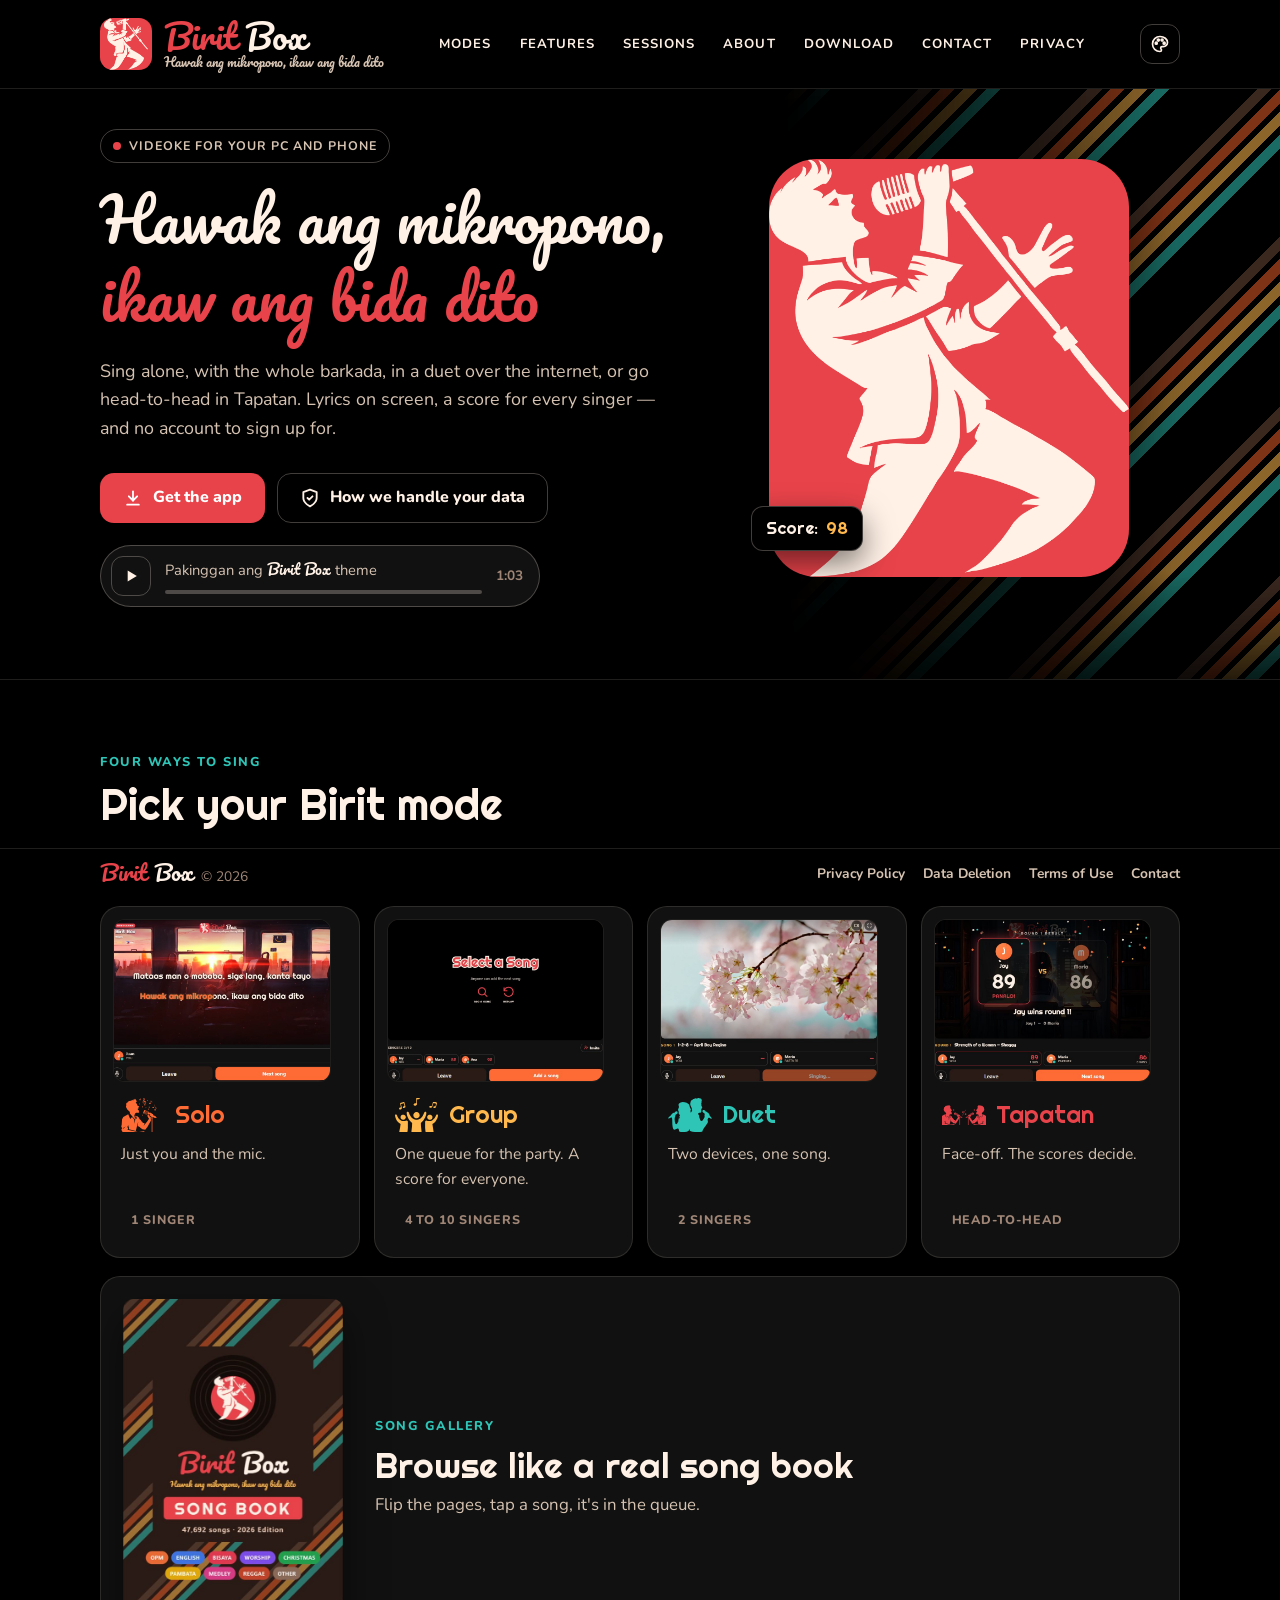
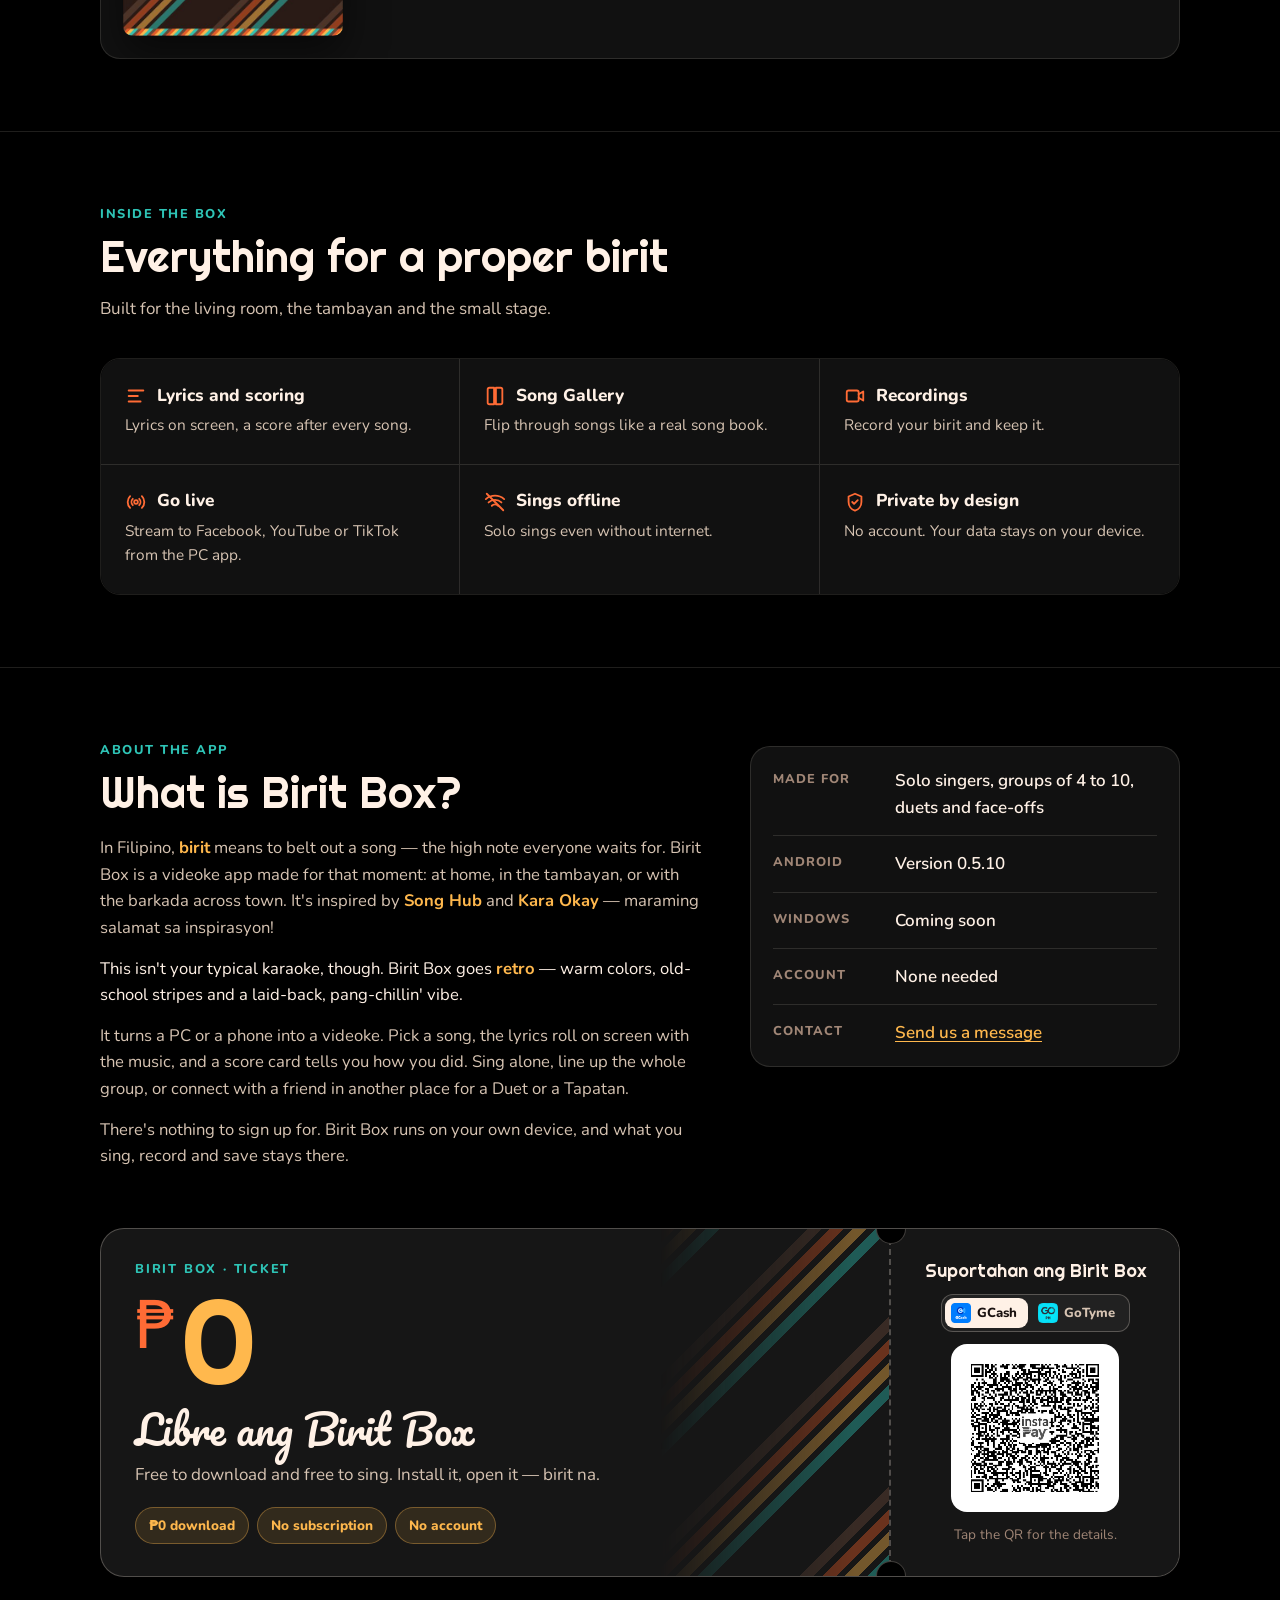
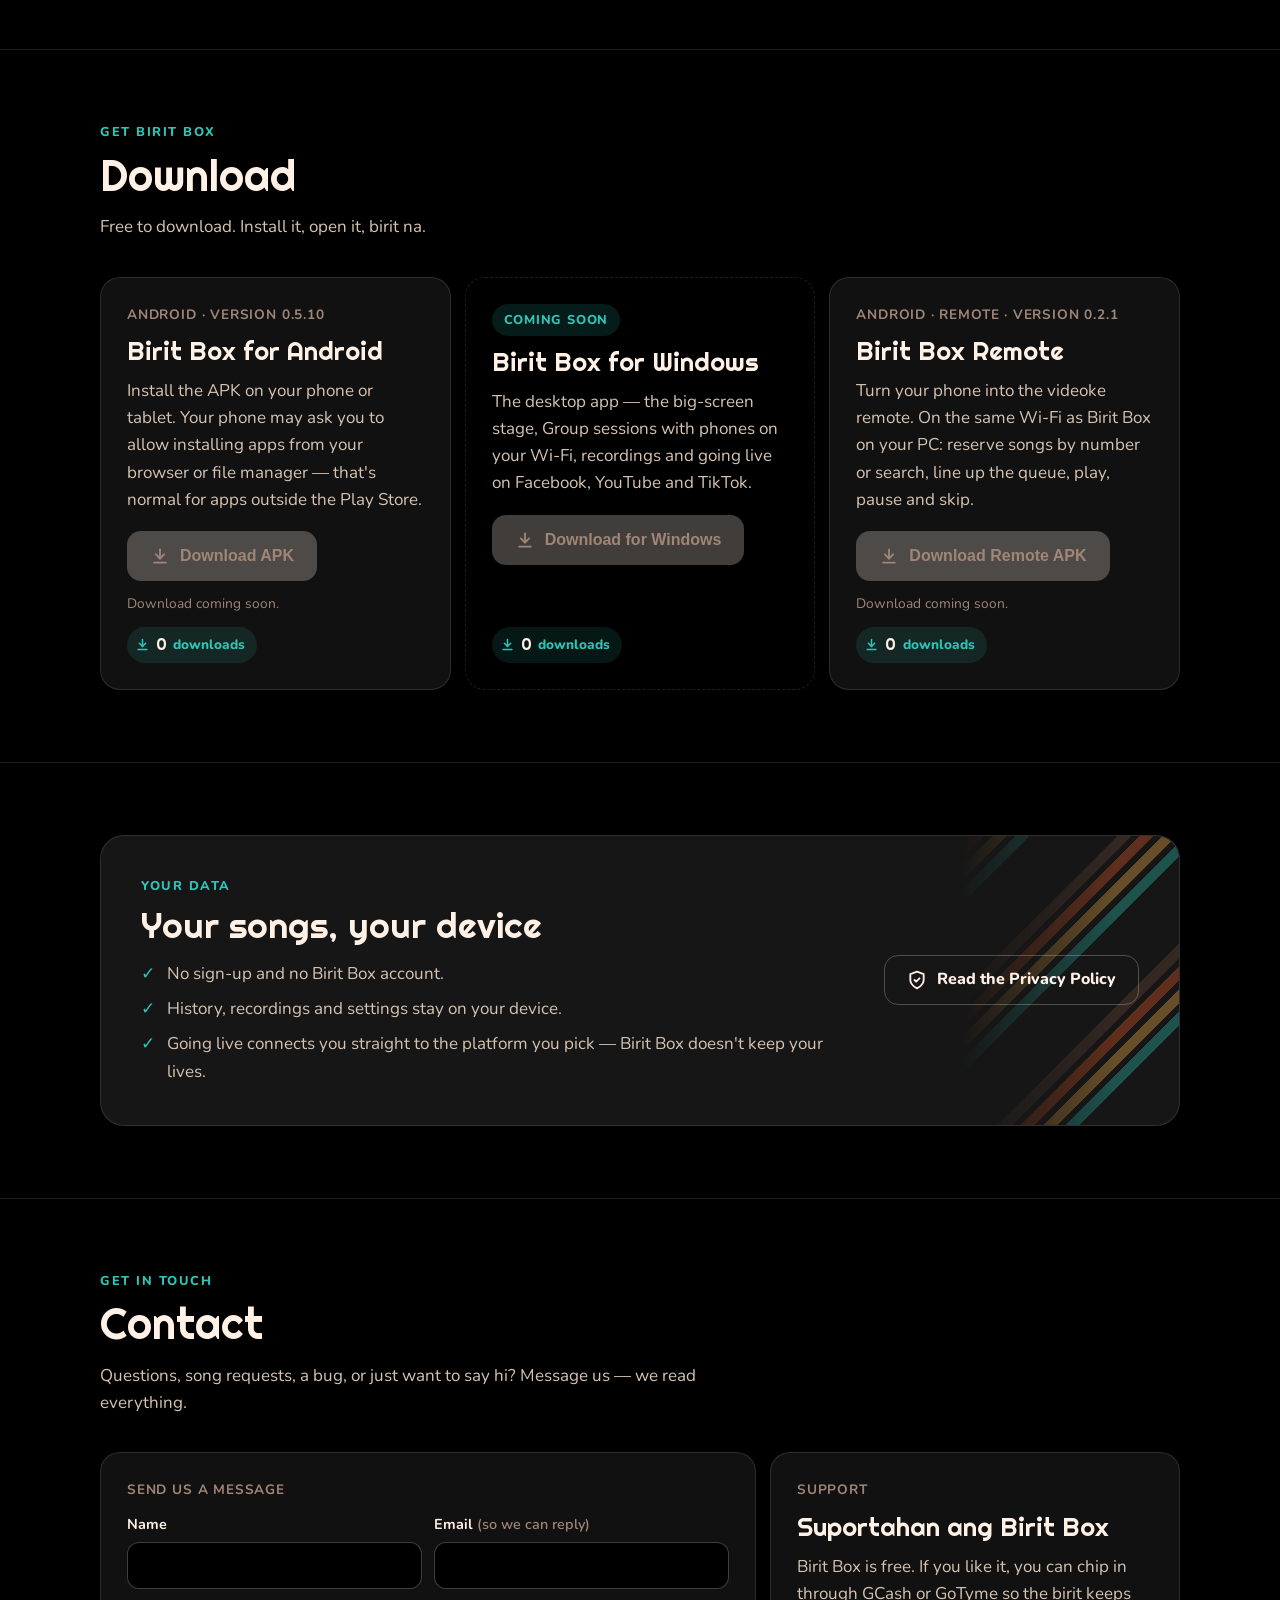
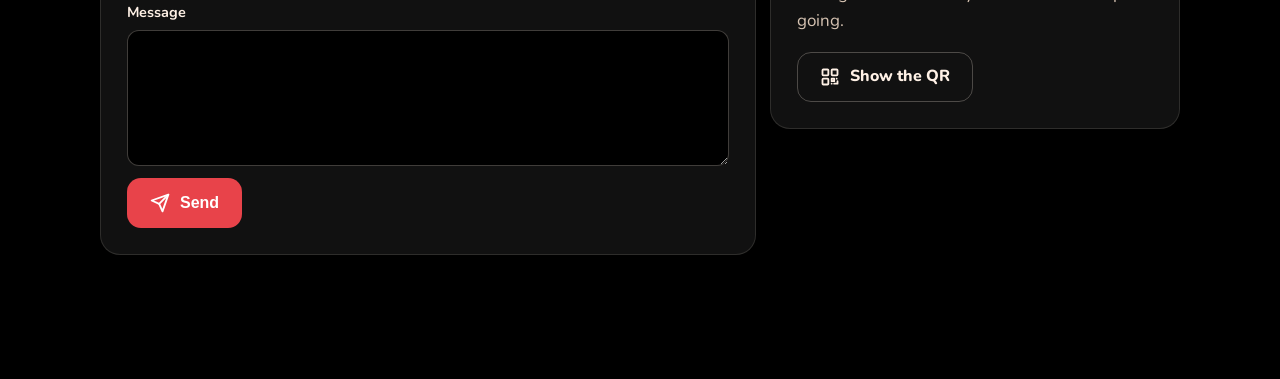
==== commit 8eb55441: "Add files via upload" ====
--- a/index.html
+++ b/index.html
@@ -1,302 +1,305 @@
-<!doctype html>
-<html lang="en">
-<head>
-<meta charset="utf-8">
-<meta name="viewport" content="width=device-width, initial-scale=1">
-<title>Birit Box — Birit na!</title>
-<meta name="description" content="Birit Box is a videoke app for your PC and phone: sing Solo, with your Group, in a Duet over the internet, or go head-to-head in Tapatan. No account needed.">
-<meta property="og:title" content="Birit Box — Birit na!">
-<meta property="og:description" content="Videoke for your PC and phone. Hawak ang mikropono, ikaw ang bida dito.">
-<meta property="og:image" content="assets/favicon-192.png">
-<link rel="icon" type="image/png" sizes="32x32" href="assets/favicon-32.png">
-<link rel="apple-touch-icon" href="assets/favicon-192.png">
-<link rel="stylesheet" href="assets/site.css?v=15">
-</head>
-<body>
-
-<header class="top">
-  <div class="wrap">
-    <a class="lockup" href="index.html" aria-label="Birit Box home">
-      <img src="assets/app-icon.png" alt="" width="52" height="52">
-      <span class="wm"><span class="wordmark"><span class="birit">Birit</span> <span class="box">Box</span></span><span class="tagline">Hawak ang mikropono, ikaw ang bida dito</span></span>
-    </a>
-    <nav class="nav" aria-label="Main">
-      <a href="#modes">Modes</a>
-      <a href="#features">Features</a>
-      <a href="sessions.html">Sessions</a>
-      <a href="#about">About</a>
-      <a href="#download">Download</a>
-      <a href="#contact">Contact</a>
-      <a href="privacy.html">Privacy</a>
-    </nav>
-  </div>
-</header>
-
-<main>
-  <section class="hero">
-    <div class="stripes" aria-hidden="true"></div>
-    <div class="wrap">
-      <div>
-        <p class="kicker"><i aria-hidden="true"></i>Videoke for your PC and phone</p>
-        <h1 class="tagline-hero"><span class="tl">Hawak ang mikropono,</span> <span class="tl accent">ikaw ang bida dito</span></h1>
-        <p class="lead">Sing alone, with the whole barkada, in a duet over the internet, or go head-to-head in Tapatan. Lyrics on screen, a score for every singer — and no account to sign up for.</p>
-        <div class="ctas">
-          <a class="btn primary" href="#download"><svg viewBox="0 0 24 24" fill="none" stroke="currentColor" stroke-width="2.2" stroke-linecap="round" stroke-linejoin="round" aria-hidden="true"><path d="M12 4v11"/><path d="m7 10 5 5 5-5"/><path d="M5 20h14"/></svg>Get the app</a>
-          <a class="btn ghost" href="privacy.html"><svg viewBox="0 0 24 24" fill="none" stroke="currentColor" stroke-width="2.2" stroke-linecap="round" stroke-linejoin="round" aria-hidden="true"><path d="M12 22s8-4 8-10V5l-8-3-8 3v7c0 6 8 10 8 10z"/><path d="m9 12 2 2 4-4"/></svg>How we handle your data</a>
-        </div>
-        <!-- the Birit Box theme (user, Nov 16: "dagdag mo yung mp3") — plays only when pressed -->
-        <div class="theme" id="theme">
-          <button class="theme-btn" type="button" aria-pressed="false" aria-label="Play the Birit Box theme">
-            <svg class="i-play" viewBox="0 0 24 24" aria-hidden="true"><path d="M8 5.5v13l11-6.5z" fill="currentColor"/></svg>
-            <svg class="i-pause" viewBox="0 0 24 24" aria-hidden="true"><path d="M7 5h4v14H7zM13 5h4v14h-4z" fill="currentColor"/></svg>
-          </button>
-          <div class="theme-info">
-            <span class="theme-title">Pakinggan ang <b>Birit Box</b> theme</span>
-            <span class="theme-bar" aria-hidden="true"><i></i></span>
-          </div>
-          <span class="theme-time">1:03</span>
-          <audio preload="none" src="assets/birit-box-theme.mp3"></audio>
-        </div>
-      </div>
-      <div class="hero-art" aria-hidden="true">
-        <div class="glow"></div>
-        <img src="assets/app-icon.png" alt="" width="676" height="784">
-        <span class="chip">Score: <b>98</b></span>
-      </div>
-    </div>
-  </section>
-
-  <section class="block" id="modes">
-    <div class="wrap">
-      <p class="eyebrow">Four ways to sing</p>
-      <h2>Pick your Birit mode</h2>
-      <p class="intro">Every mode sings on the same stage, with a score card when the song ends.</p>
-      <div class="modes">
-        <article class="mode" style="--c: #FF6B35">
-          <img class="shot" src="assets/shots/solo.jpg" alt="Birit Box Solo: the karaoke stage" width="772" height="561" loading="lazy">
-          <div class="mode-name"><div class="ic" style="-webkit-mask-image: url(assets/modes/solo.svg); mask-image: url(assets/modes/solo.svg)"></div><h3>Solo</h3></div>
-          <p>Just you and the mic.</p>
-          <span class="tag">1 singer</span>
-        </article>
-        <article class="mode" style="--c: #FFB84D">
-          <img class="shot" src="assets/shots/group.jpg" alt="Birit Box Group: singers and their scores" width="772" height="584" loading="lazy">
-          <div class="mode-name"><div class="ic" style="-webkit-mask-image: url(assets/modes/group.svg); mask-image: url(assets/modes/group.svg)"></div><h3>Group</h3></div>
-          <p>One queue for the party. A score for everyone.</p>
-          <span class="tag">4 to 10 singers</span>
-        </article>
-        <article class="mode" style="--c: #2EC4B6">
-          <img class="shot" src="assets/shots/duet.jpg" alt="Birit Box Duet: two singers on one song" width="772" height="594" loading="lazy">
-          <div class="mode-name"><div class="ic" style="-webkit-mask-image: url(assets/modes/duet.svg); mask-image: url(assets/modes/duet.svg)"></div><h3>Duet</h3></div>
-          <p>Two devices, one song.</p>
-          <span class="tag">2 singers</span>
-        </article>
-        <article class="mode" style="--c: #E8434A">
-          <img class="shot" src="assets/shots/tapatan.jpg" alt="Birit Box Tapatan: round result, 89 vs 86" width="772" height="594" loading="lazy">
-          <div class="mode-name"><div class="ic" style="-webkit-mask-image: url(assets/modes/tapatan.svg); mask-image: url(assets/modes/tapatan.svg)"></div><h3>Tapatan</h3></div>
-          <p>Face-off. The scores decide.</p>
-          <span class="tag">Head-to-head</span>
-        </article>
-      </div>
-
-      <!-- Song Gallery (user, Nov 16: "lagyan mo mga screenshot pati yung song gallery natin") -->
-      <div class="gallery">
-        <img class="gallery-shot" src="assets/shots/song-gallery.jpg" alt="The Birit Box Song Gallery: a song book cover" width="520" height="796" loading="lazy">
-        <div class="gallery-text">
-          <p class="eyebrow">Song Gallery</p>
-          <h3>Browse like a real song book</h3>
-          <p>Flip the pages, tap a song, it's in the queue.</p>
-        </div>
-      </div>
-    </div>
-  </section>
-
-  <section class="block" id="features">
-    <div class="wrap">
-      <p class="eyebrow">Inside the box</p>
-      <h2>Everything for a proper birit</h2>
-      <p class="intro">Built for the living room, the tambayan and the small stage.</p>
-      <div class="features">
-        <div class="feature">
-          <h3><svg viewBox="0 0 24 24" fill="none" stroke="currentColor" stroke-width="2" stroke-linecap="round" stroke-linejoin="round" aria-hidden="true"><path d="M4 6h16"/><path d="M4 12h10"/><path d="M4 18h13"/></svg>Lyrics and scoring</h3>
-          <p>Lyrics on screen, a score after every song.</p>
-        </div>
-        <div class="feature">
-          <h3><svg viewBox="0 0 24 24" fill="none" stroke="currentColor" stroke-width="2" stroke-linecap="round" stroke-linejoin="round" aria-hidden="true"><path d="M4 5a2 2 0 0 1 2-2h5v18H6a2 2 0 0 1-2-2Z"/><path d="M13 3h5a2 2 0 0 1 2 2v14a2 2 0 0 1-2 2h-5Z"/></svg>Song Gallery</h3>
-          <p>Flip through songs like a real song book.</p>
-        </div>
-        <div class="feature">
-          <h3><svg viewBox="0 0 24 24" fill="none" stroke="currentColor" stroke-width="2" stroke-linecap="round" stroke-linejoin="round" aria-hidden="true"><rect x="3" y="6" width="13" height="12" rx="2"/><path d="m16 10 5-3v10l-5-3"/></svg>Recordings</h3>
-          <p>Record your birit and keep it.</p>
-        </div>
-        <div class="feature">
-          <h3><svg viewBox="0 0 24 24" fill="none" stroke="currentColor" stroke-width="2" stroke-linecap="round" stroke-linejoin="round" aria-hidden="true"><circle cx="12" cy="12" r="2"/><path d="M8.5 15.5a5 5 0 0 1 0-7"/><path d="M15.5 8.5a5 5 0 0 1 0 7"/><path d="M5.6 18.4a9 9 0 0 1 0-12.8"/><path d="M18.4 5.6a9 9 0 0 1 0 12.8"/></svg>Go live</h3>
-          <p>Stream to Facebook, YouTube or TikTok from the PC app.</p>
-        </div>
-        <div class="feature">
-          <h3><svg viewBox="0 0 24 24" fill="none" stroke="currentColor" stroke-width="2" stroke-linecap="round" stroke-linejoin="round" aria-hidden="true"><path d="M2 8.8a15 15 0 0 1 20 0"/><path d="M5 12.5a10 10 0 0 1 14 0"/><path d="M8.5 16.1a5 5 0 0 1 7 0"/><path d="m3 3 18 18"/></svg>Sings offline</h3>
-          <p>Solo sings even without internet.</p>
-        </div>
-        <div class="feature">
-          <h3><svg viewBox="0 0 24 24" fill="none" stroke="currentColor" stroke-width="2" stroke-linecap="round" stroke-linejoin="round" aria-hidden="true"><path d="M12 3 5 6v6c0 4.4 3 8.3 7 9.5 4-1.2 7-5.1 7-9.5V6Z"/><path d="m9 12 2 2 4-4"/></svg>Private by design</h3>
-          <p>No account. Your data stays on your device.</p>
-        </div>
-      </div>
-    </div>
-  </section>
-
-  <section class="block" id="about">
-    <div class="wrap">
-    <div class="about">
-      <div class="about-text">
-        <p class="eyebrow">About the app</p>
-        <h2>What is Birit Box?</h2>
-        <p>In Filipino, <strong>birit</strong> means to belt out a song — the high note everyone waits for. Birit Box is a videoke app made for that moment: at home, in the tambayan, or with the barkada across town. It's inspired by <strong>Song Hub</strong> and <strong>Kara Okay</strong> — maraming salamat sa inspirasyon!</p>
-        <p class="about-vibe">This isn't your typical karaoke, though. Birit Box goes <strong>retro</strong> — warm colors, old-school stripes and a laid-back, pang-chillin' vibe.</p>
-        <p>It turns a PC or a phone into a videoke. Pick a song, the lyrics roll on screen with the music, and a score card tells you how you did. Sing alone, line up the whole group, or connect with a friend in another place for a Duet or a Tapatan.</p>
-        <p>There's nothing to sign up for. Birit Box runs on your own device, and what you sing, record and save stays there.</p>
-      </div>
-      <dl class="about-facts">
-        <div><dt>Made for</dt><dd>Solo singers, groups of 4 to 10, duets and face-offs</dd></div>
-        <div><dt>Android</dt><dd>Version 0.5.10</dd></div>
-        <div><dt>Windows</dt><dd>Coming soon</dd></div>
-        <div><dt>Account</dt><dd>None needed</dd></div>
-        <div><dt>Contact</dt><dd><a href="#contact">Send us a message</a></dd></div>
-      </dl>
-    </div>
-
-    <!-- "libre lang yung app" + the support QR codes (GCash | GoTyme — user, Nov 17) -->
-    <div class="libre" id="support">
-      <div class="libre-main">
-        <div class="stripes" aria-hidden="true"></div>
-        <p class="libre-label">Birit Box · Ticket</p>
-        <p class="libre-price"><span class="peso">₱</span>0</p>
-        <h3>Libre ang Birit Box</h3>
-        <p class="libre-sub">Free to download and free to sing. Install it, open it — birit na.</p>
-        <ul class="libre-chips">
-          <li>₱0 download</li>
-          <li>No subscription</li>
-          <li>No account</li>
-        </ul>
-      </div>
-      <div class="libre-stub">
-        <p class="libre-stub-h">Suportahan ang Birit Box</p>
-        <div class="pay-tabs" role="tablist" aria-label="Pay with">
-          <button type="button" role="tab" data-pay="gcash" aria-selected="true"><img class="pay-ic" src="assets/gcash-icon.png" alt="" width="20" height="20">GCash</button>
-          <button type="button" role="tab" data-pay="gotyme" aria-selected="false"><img class="pay-ic" src="assets/gotyme-icon.png" alt="" width="20" height="20">GoTyme</button>
-        </div>
-        <button type="button" class="qr pay-qr-btn" data-pay-open aria-label="Support via GCash — show the details">
-          <img src="assets/gcash-qr.png" alt="GCash QR code" width="160" height="160">
-        </button>
-        <p class="libre-stub-note">Tap the QR for the details.</p>
-      </div>
-    </div>
-    </div>
-  </section>
-
-  <section class="block" id="download">
-    <div class="wrap">
-      <p class="eyebrow">Get Birit Box</p>
-      <h2>Download</h2>
-      <p class="intro">Free to download. Install it, open it, birit na.</p>
-      <!-- Download counter (user, Nov 18): the total from GitHub Releases (akipotph/biritbox), read in the browser -->
-      <div class="dl-counter" id="dlCounter" aria-live="polite">
-        <span class="dl-ic" aria-hidden="true"><svg viewBox="0 0 24 24" fill="none" stroke="currentColor" stroke-width="2.2" stroke-linecap="round" stroke-linejoin="round"><path d="M12 4v11"/><path d="m7 10 5 5 5-5"/><path d="M5 20h14"/></svg></span>
-        <span><b id="dlTotal">0</b> <span id="dlWord">downloads</span> so far</span>
-      </div>
-      <div class="downloads">
-        <div class="dl">
-          <span class="meta">Android · Version 0.5.10</span>
-          <h3>Birit Box for Android</h3>
-          <p>Install the APK on your phone or tablet. Your phone may ask you to allow installing apps from your browser or file manager — that's normal for apps outside the Play Store.</p>
-          <!-- Download off for now; restore href="[[GITHUB APK LINK]]" on an <a class="btn primary"> when the APK is up. -->
-          <button type="button" class="btn primary" disabled aria-disabled="true"><svg viewBox="0 0 24 24" fill="none" stroke="currentColor" stroke-width="2.2" stroke-linecap="round" stroke-linejoin="round" aria-hidden="true"><path d="M12 4v11"/><path d="m7 10 5 5 5-5"/><path d="M5 20h14"/></svg>Download APK</button>
-          <span class="small">Download coming soon.</span>
-          <span class="dl-n" data-dl="android"><svg viewBox="0 0 24 24" fill="none" stroke="currentColor" stroke-width="2.4" stroke-linecap="round" stroke-linejoin="round" aria-hidden="true"><path d="M12 4v11"/><path d="m7 10 5 5 5-5"/><path d="M5 20h14"/></svg><b>0</b> downloads</span>
-        </div>
-        <div class="dl soon">
-          <span class="badge">Coming soon</span>
-          <h3>Birit Box for Windows</h3>
-          <p>The desktop app — the big-screen stage, Group sessions with phones on your Wi-Fi, recordings and going live on Facebook, YouTube and TikTok.</p>
-          <button type="button" class="btn primary" disabled aria-disabled="true"><svg viewBox="0 0 24 24" fill="none" stroke="currentColor" stroke-width="2.2" stroke-linecap="round" stroke-linejoin="round" aria-hidden="true"><path d="M12 4v11"/><path d="m7 10 5 5 5-5"/><path d="M5 20h14"/></svg>Download for Windows</button>
-          <span class="dl-n" data-dl="windows"><svg viewBox="0 0 24 24" fill="none" stroke="currentColor" stroke-width="2.4" stroke-linecap="round" stroke-linejoin="round" aria-hidden="true"><path d="M12 4v11"/><path d="m7 10 5 5 5-5"/><path d="M5 20h14"/></svg><b>0</b> downloads</span>
-        </div>
-        <!-- Birit Box Remote APK (user, Nov 18). Download off for now, like the others. -->
-        <div class="dl">
-          <span class="meta">Android · Remote · Version 0.2.1</span>
-          <h3>Birit Box Remote</h3>
-          <p>Turn your phone into the videoke remote. On the same Wi-Fi as Birit Box on your PC: reserve songs by number or search, line up the queue, play, pause and skip.</p>
-          <button type="button" class="btn primary" disabled aria-disabled="true"><svg viewBox="0 0 24 24" fill="none" stroke="currentColor" stroke-width="2.2" stroke-linecap="round" stroke-linejoin="round" aria-hidden="true"><path d="M12 4v11"/><path d="m7 10 5 5 5-5"/><path d="M5 20h14"/></svg>Download Remote APK</button>
-          <span class="small">Download coming soon.</span>
-          <span class="dl-n" data-dl="remote"><svg viewBox="0 0 24 24" fill="none" stroke="currentColor" stroke-width="2.4" stroke-linecap="round" stroke-linejoin="round" aria-hidden="true"><path d="M12 4v11"/><path d="m7 10 5 5 5-5"/><path d="M5 20h14"/></svg><b>0</b> downloads</span>
-        </div>
-      </div>
-    </div>
-  </section>
-
-  <section class="block">
-    <div class="wrap">
-      <div class="promise">
-        <div class="stripes" aria-hidden="true"></div>
-        <div>
-          <p class="eyebrow">Your data</p>
-          <h2>Your songs, your device</h2>
-          <ul>
-            <li>No sign-up and no Birit Box account.</li>
-            <li>History, recordings and settings stay on your device.</li>
-            <li>Going live connects you straight to the platform you pick — Birit Box doesn't keep your lives.</li>
-          </ul>
-        </div>
-        <a class="btn ghost" href="privacy.html"><svg viewBox="0 0 24 24" fill="none" stroke="currentColor" stroke-width="2.2" stroke-linecap="round" stroke-linejoin="round" aria-hidden="true"><path d="M12 22s8-4 8-10V5l-8-3-8 3v7c0 6 8 10 8 10z"/><path d="m9 12 2 2 4-4"/></svg>Read the Privacy Policy</a>
-      </div>
-    </div>
-  </section>
-  <!-- Contact (user, Nov 18: "isama muna sa page" → a section on the home page) -->
-  <section class="block" id="contact">
-    <div class="wrap">
-      <p class="eyebrow">Get in touch</p>
-      <h2>Contact</h2>
-      <p class="intro">Questions, song requests, a bug, or just want to say hi? Message us — we read everything.</p>
-      <div class="contacts">
-        <!-- Message form (user, Nov 18: "sarili natin form … wala ng import ng email" + "security para sa spam").
-             Sent through Web3Forms to the Birit Box inbox; the access key below is public by design (it can only
-             send to that inbox). Spam: hidden honeypot, 3 s minimum, 60 s between sends, length limits, Web3Forms' filter. -->
-        <form class="dl cform" id="contactForm" novalidate>
-          <span class="meta">Send us a message</span>
-          <input type="hidden" name="access_key" value="89fdd60d-30a8-41bc-a30d-589b3776134a">
-          <label class="hp" aria-hidden="true">Leave this empty <input type="checkbox" name="botcheck" tabindex="-1" autocomplete="off"></label>
-          <div class="cf-row">
-            <label class="cf-field"><span>Name</span><input type="text" name="name" maxlength="80" autocomplete="name" required></label>
-            <label class="cf-field"><span>Email <em>(so we can reply)</em></span><input type="email" name="email" maxlength="120" autocomplete="email" required></label>
-          </div>
-          <label class="cf-field"><span>Message</span><textarea name="message" rows="5" minlength="10" maxlength="2000" required></textarea></label>
-          <div class="cf-foot">
-            <button type="submit" class="btn primary"><svg viewBox="0 0 24 24" fill="none" stroke="currentColor" stroke-width="2.2" stroke-linecap="round" stroke-linejoin="round" aria-hidden="true"><path d="m22 2-7 20-4-9-9-4z"/><path d="M22 2 11 13"/></svg>Send</button>
-            <p class="cf-status" role="status" aria-live="polite"></p>
-          </div>
-        </form>
-        <div class="dl">
-          <span class="meta">Support</span>
-          <h3>Suportahan ang Birit Box</h3>
-          <p>Birit Box is free. If you like it, you can chip in through GCash or GoTyme so the birit keeps going.</p>
-          <a class="btn ghost" href="#support"><svg viewBox="0 0 24 24" fill="none" stroke="currentColor" stroke-width="2.2" stroke-linecap="round" stroke-linejoin="round" aria-hidden="true"><rect x="3" y="3" width="7" height="7" rx="1"/><rect x="14" y="3" width="7" height="7" rx="1"/><rect x="3" y="14" width="7" height="7" rx="1"/><path d="M14 14h3v3h-3zM20 14v.01M14 20h.01M17 20h4v-3"/></svg>Show the QR</a>
-        </div>
-      </div>
-    </div>
-  </section>
-</main>
-
-<footer>
-  <div class="wrap">
-    <span><span class="wordmark"><span class="birit">Birit</span> <span class="box">Box</span></span> &nbsp;© 2026</span>
-    <nav aria-label="Legal">
-      <a href="privacy.html">Privacy Policy</a>
-      <a href="data-deletion.html">Data Deletion</a>
-      <a href="terms.html">Terms of Use</a>
-      <a href="#contact">Contact</a>
-    </nav>
-  </div>
-</footer>
-
-<script src="assets/site.js?v=10"></script>
-</body>
-</html>
+<!doctype html>
+<html lang="en">
+<head>
+<script src="assets/palette.js?v=1"></script>
+<meta charset="utf-8">
+<meta name="viewport" content="width=device-width, initial-scale=1">
+<title>Birit Box — Birit na!</title>
+<meta name="description" content="Birit Box is a videoke app for your PC and phone: sing Solo, with your Group, in a Duet over the internet, or go head-to-head in Tapatan. No account needed.">
+<meta property="og:title" content="Birit Box — Birit na!">
+<meta property="og:description" content="Videoke for your PC and phone. Hawak ang mikropono, ikaw ang bida dito.">
+<meta property="og:image" content="assets/favicon-192.png">
+<link rel="icon" type="image/png" sizes="32x32" href="assets/favicon-32.png">
+<link rel="apple-touch-icon" href="assets/favicon-192.png">
+<link rel="stylesheet" href="assets/site.css?v=36">
+<link rel="stylesheet" href="assets/palettes.css?v=1">
+</head>
+<body>
+
+<header class="top">
+  <div class="wrap">
+    <a class="lockup" href="index.html" aria-label="Birit Box home">
+      <img src="assets/app-icon.png" alt="" width="52" height="52">
+      <span class="wm"><span class="wordmark"><span class="birit">Birit</span> <span class="box">Box</span></span><span class="tagline">Hawak ang mikropono, ikaw ang bida dito</span></span>
+    </a>
+    <nav class="nav" aria-label="Main">
+      <a href="#modes">Modes</a>
+      <a href="#features">Features</a>
+      <a href="sessions.html">Sessions</a>
+      <a href="#about">About</a>
+      <a href="#download">Download</a>
+      <a href="#contact">Contact</a>
+      <a href="privacy.html">Privacy</a>
+    </nav>
+    <button type="button" class="theme-btn" id="themeToggle" aria-label="Theme" title="Theme"></button>
+  </div>
+</header>
+
+<main>
+  <section class="hero">
+    <div class="stripes" aria-hidden="true"></div>
+    <div class="wrap">
+      <div>
+        <p class="kicker"><i aria-hidden="true"></i>Videoke for your PC and phone</p>
+        <h1 class="tagline-hero"><span class="tl">Hawak ang mikropono,</span> <span class="tl accent">ikaw ang bida dito</span></h1>
+        <p class="lead">Sing alone, with the whole barkada, in a duet over the internet, or go head-to-head in Tapatan. Lyrics on screen, a score for every singer — and no account to sign up for.</p>
+        <div class="ctas">
+          <a class="btn primary" href="#download"><svg viewBox="0 0 24 24" fill="none" stroke="currentColor" stroke-width="2.2" stroke-linecap="round" stroke-linejoin="round" aria-hidden="true"><path d="M12 4v11"/><path d="m7 10 5 5 5-5"/><path d="M5 20h14"/></svg>Get the app</a>
+          <a class="btn ghost" href="privacy.html"><svg viewBox="0 0 24 24" fill="none" stroke="currentColor" stroke-width="2.2" stroke-linecap="round" stroke-linejoin="round" aria-hidden="true"><path d="M12 22s8-4 8-10V5l-8-3-8 3v7c0 6 8 10 8 10z"/><path d="m9 12 2 2 4-4"/></svg>How we handle your data</a>
+        </div>
+        <!-- the Birit Box theme (user, Nov 16: "dagdag mo yung mp3") — plays only when pressed -->
+        <div class="theme" id="theme">
+          <button class="theme-btn" type="button" aria-pressed="false" aria-label="Play the Birit Box theme">
+            <svg class="i-play" viewBox="0 0 24 24" aria-hidden="true"><path d="M8 5.5v13l11-6.5z" fill="currentColor"/></svg>
+            <svg class="i-pause" viewBox="0 0 24 24" aria-hidden="true"><path d="M7 5h4v14H7zM13 5h4v14h-4z" fill="currentColor"/></svg>
+          </button>
+          <div class="theme-info">
+            <span class="theme-title">Pakinggan ang <b>Birit Box</b> theme</span>
+            <span class="theme-bar" aria-hidden="true"><i></i></span>
+          </div>
+          <span class="theme-time">1:03</span>
+          <audio preload="none" src="assets/birit-box-theme.mp3"></audio>
+        </div>
+      </div>
+      <div class="hero-art" aria-hidden="true">
+        <div class="glow"></div>
+        <img src="assets/app-icon.png" alt="" width="676" height="784">
+        <span class="chip">Score: <b>98</b></span>
+      </div>
+    </div>
+  </section>
+
+  <section class="block" id="modes">
+    <div class="wrap">
+      <p class="eyebrow">Four ways to sing</p>
+      <h2>Pick your Birit mode</h2>
+      <p class="intro">Every mode sings on the same stage, with a score card when the song ends.</p>
+      <div class="modes">
+        <article class="mode" style="--c: #FF6B35">
+          <img class="shot" src="assets/shots/solo.jpg" alt="Birit Box Solo: the karaoke stage" width="772" height="561" loading="lazy">
+          <div class="mode-name"><div class="ic" style="-webkit-mask-image: url(assets/modes/solo.svg); mask-image: url(assets/modes/solo.svg)"></div><h3>Solo</h3></div>
+          <p>Just you and the mic.</p>
+          <span class="tag">1 singer</span>
+        </article>
+        <article class="mode" style="--c: #FFB84D">
+          <img class="shot" src="assets/shots/group.jpg" alt="Birit Box Group: singers and their scores" width="772" height="584" loading="lazy">
+          <div class="mode-name"><div class="ic" style="-webkit-mask-image: url(assets/modes/group.svg); mask-image: url(assets/modes/group.svg)"></div><h3>Group</h3></div>
+          <p>One queue for the party. A score for everyone.</p>
+          <span class="tag">4 to 10 singers</span>
+        </article>
+        <article class="mode" style="--c: #2EC4B6">
+          <img class="shot" src="assets/shots/duet.jpg" alt="Birit Box Duet: two singers on one song" width="772" height="594" loading="lazy">
+          <div class="mode-name"><div class="ic" style="-webkit-mask-image: url(assets/modes/duet.svg); mask-image: url(assets/modes/duet.svg)"></div><h3>Duet</h3></div>
+          <p>Two devices, one song.</p>
+          <span class="tag">2 singers</span>
+        </article>
+        <article class="mode" style="--c: #E8434A">
+          <img class="shot" src="assets/shots/tapatan.jpg" alt="Birit Box Tapatan: round result, 89 vs 86" width="772" height="594" loading="lazy">
+          <div class="mode-name"><div class="ic" style="-webkit-mask-image: url(assets/modes/tapatan.svg); mask-image: url(assets/modes/tapatan.svg)"></div><h3>Tapatan</h3></div>
+          <p>Face-off. The scores decide.</p>
+          <span class="tag">Head-to-head</span>
+        </article>
+      </div>
+
+      <!-- Song Gallery (user, Nov 16: "lagyan mo mga screenshot pati yung song gallery natin") -->
+      <div class="gallery">
+        <img class="gallery-shot" src="assets/shots/song-gallery.jpg" alt="The Birit Box Song Gallery: a song book cover" width="520" height="796" loading="lazy">
+        <div class="gallery-text">
+          <p class="eyebrow">Song Gallery</p>
+          <h3>Browse like a real song book</h3>
+          <p>Flip the pages, tap a song, it's in the queue.</p>
+        </div>
+      </div>
+    </div>
+  </section>
+
+  <section class="block" id="features">
+    <div class="wrap">
+      <p class="eyebrow">Inside the box</p>
+      <h2>Everything for a proper birit</h2>
+      <p class="intro">Built for the living room, the tambayan and the small stage.</p>
+      <div class="features">
+        <div class="feature">
+          <h3><svg viewBox="0 0 24 24" fill="none" stroke="currentColor" stroke-width="2" stroke-linecap="round" stroke-linejoin="round" aria-hidden="true"><path d="M4 6h16"/><path d="M4 12h10"/><path d="M4 18h13"/></svg>Lyrics and scoring</h3>
+          <p>Lyrics on screen, a score after every song.</p>
+        </div>
+        <div class="feature">
+          <h3><svg viewBox="0 0 24 24" fill="none" stroke="currentColor" stroke-width="2" stroke-linecap="round" stroke-linejoin="round" aria-hidden="true"><path d="M4 5a2 2 0 0 1 2-2h5v18H6a2 2 0 0 1-2-2Z"/><path d="M13 3h5a2 2 0 0 1 2 2v14a2 2 0 0 1-2 2h-5Z"/></svg>Song Gallery</h3>
+          <p>Flip through songs like a real song book.</p>
+        </div>
+        <div class="feature">
+          <h3><svg viewBox="0 0 24 24" fill="none" stroke="currentColor" stroke-width="2" stroke-linecap="round" stroke-linejoin="round" aria-hidden="true"><rect x="3" y="6" width="13" height="12" rx="2"/><path d="m16 10 5-3v10l-5-3"/></svg>Recordings</h3>
+          <p>Record your birit and keep it.</p>
+        </div>
+        <div class="feature">
+          <h3><svg viewBox="0 0 24 24" fill="none" stroke="currentColor" stroke-width="2" stroke-linecap="round" stroke-linejoin="round" aria-hidden="true"><circle cx="12" cy="12" r="2"/><path d="M8.5 15.5a5 5 0 0 1 0-7"/><path d="M15.5 8.5a5 5 0 0 1 0 7"/><path d="M5.6 18.4a9 9 0 0 1 0-12.8"/><path d="M18.4 5.6a9 9 0 0 1 0 12.8"/></svg>Go live</h3>
+          <p>Stream to Facebook, YouTube or TikTok from the PC app.</p>
+        </div>
+        <div class="feature">
+          <h3><svg viewBox="0 0 24 24" fill="none" stroke="currentColor" stroke-width="2" stroke-linecap="round" stroke-linejoin="round" aria-hidden="true"><path d="M2 8.8a15 15 0 0 1 20 0"/><path d="M5 12.5a10 10 0 0 1 14 0"/><path d="M8.5 16.1a5 5 0 0 1 7 0"/><path d="m3 3 18 18"/></svg>Sings offline</h3>
+          <p>Solo sings even without internet.</p>
+        </div>
+        <div class="feature">
+          <h3><svg viewBox="0 0 24 24" fill="none" stroke="currentColor" stroke-width="2" stroke-linecap="round" stroke-linejoin="round" aria-hidden="true"><path d="M12 3 5 6v6c0 4.4 3 8.3 7 9.5 4-1.2 7-5.1 7-9.5V6Z"/><path d="m9 12 2 2 4-4"/></svg>Private by design</h3>
+          <p>No account. Your data stays on your device.</p>
+        </div>
+      </div>
+    </div>
+  </section>
+
+  <section class="block" id="about">
+    <div class="wrap">
+    <div class="about">
+      <div class="about-text">
+        <p class="eyebrow">About the app</p>
+        <h2>What is Birit Box?</h2>
+        <p>In Filipino, <strong>birit</strong> means to belt out a song — the high note everyone waits for. Birit Box is a videoke app made for that moment: at home, in the tambayan, or with the barkada across town. It's inspired by <strong>Song Hub</strong> and <strong>Kara Okay</strong> — maraming salamat sa inspirasyon!</p>
+        <p class="about-vibe">This isn't your typical karaoke, though. Birit Box goes <strong>retro</strong> — warm colors, old-school stripes and a laid-back, pang-chillin' vibe.</p>
+        <p>It turns a PC or a phone into a videoke. Pick a song, the lyrics roll on screen with the music, and a score card tells you how you did. Sing alone, line up the whole group, or connect with a friend in another place for a Duet or a Tapatan.</p>
+        <p>There's nothing to sign up for. Birit Box runs on your own device, and what you sing, record and save stays there.</p>
+      </div>
+      <dl class="about-facts">
+        <div><dt>Made for</dt><dd>Solo singers, groups of 4 to 10, duets and face-offs</dd></div>
+        <div><dt>Android</dt><dd>Version 0.5.10</dd></div>
+        <div><dt>Windows</dt><dd>Coming soon</dd></div>
+        <div><dt>Account</dt><dd>None needed</dd></div>
+        <div><dt>Contact</dt><dd><a href="#contact">Send us a message</a></dd></div>
+      </dl>
+    </div>
+
+    <!-- "libre lang yung app" + the support QR codes (GCash | GoTyme — user, Nov 17) -->
+    <div class="libre" id="support">
+      <div class="libre-main">
+        <div class="stripes" aria-hidden="true"></div>
+        <p class="libre-label">Birit Box · Ticket</p>
+        <p class="libre-price"><span class="peso">₱</span>0</p>
+        <h3>Libre ang Birit Box</h3>
+        <p class="libre-sub">Free to download and free to sing. Install it, open it — birit na.</p>
+        <ul class="libre-chips">
+          <li>₱0 download</li>
+          <li>No subscription</li>
+          <li>No account</li>
+        </ul>
+      </div>
+      <div class="libre-stub">
+        <p class="libre-stub-h">Suportahan ang Birit Box</p>
+        <div class="pay-tabs" role="tablist" aria-label="Pay with">
+          <button type="button" role="tab" data-pay="gcash" aria-selected="true"><img class="pay-ic" src="assets/gcash-icon.png" alt="" width="20" height="20">GCash</button>
+          <button type="button" role="tab" data-pay="gotyme" aria-selected="false"><img class="pay-ic" src="assets/gotyme-icon.png" alt="" width="20" height="20">GoTyme</button>
+        </div>
+        <button type="button" class="qr pay-qr-btn" data-pay-open aria-label="Support via GCash — show the details">
+          <img src="assets/gcash-qr.png" alt="GCash QR code" width="160" height="160">
+        </button>
+        <p class="libre-stub-note">Tap the QR for the details.</p>
+      </div>
+    </div>
+    </div>
+  </section>
+
+  <section class="block" id="download">
+    <div class="wrap">
+      <p class="eyebrow">Get Birit Box</p>
+      <h2>Download</h2>
+      <p class="intro">Free to download. Install it, open it, birit na.</p>
+      <!-- Download counter (user, Nov 18): the total from GitHub Releases (akipotph/biritbox), read in the browser -->
+      <div class="dl-counter" id="dlCounter" aria-live="polite">
+        <span class="dl-ic" aria-hidden="true"><svg viewBox="0 0 24 24" fill="none" stroke="currentColor" stroke-width="2.2" stroke-linecap="round" stroke-linejoin="round"><path d="M12 4v11"/><path d="m7 10 5 5 5-5"/><path d="M5 20h14"/></svg></span>
+        <span><b id="dlTotal">0</b> <span id="dlWord">downloads</span> so far</span>
+      </div>
+      <div class="downloads">
+        <div class="dl">
+          <span class="meta">Android · Version 0.5.10</span>
+          <h3>Birit Box for Android</h3>
+          <p>Install the APK on your phone or tablet. Your phone may ask you to allow installing apps from your browser or file manager — that's normal for apps outside the Play Store.</p>
+          <!-- Download off for now; restore href="[[GITHUB APK LINK]]" on an <a class="btn primary"> when the APK is up. -->
+          <button type="button" class="btn primary" disabled aria-disabled="true"><svg viewBox="0 0 24 24" fill="none" stroke="currentColor" stroke-width="2.2" stroke-linecap="round" stroke-linejoin="round" aria-hidden="true"><path d="M12 4v11"/><path d="m7 10 5 5 5-5"/><path d="M5 20h14"/></svg>Download APK</button>
+          <span class="small">Download coming soon.</span>
+          <span class="dl-n" data-dl="android"><svg viewBox="0 0 24 24" fill="none" stroke="currentColor" stroke-width="2.4" stroke-linecap="round" stroke-linejoin="round" aria-hidden="true"><path d="M12 4v11"/><path d="m7 10 5 5 5-5"/><path d="M5 20h14"/></svg><b>0</b> downloads</span>
+        </div>
+        <div class="dl soon">
+          <span class="badge">Coming soon</span>
+          <h3>Birit Box for Windows</h3>
+          <p>The desktop app — the big-screen stage, Group sessions with phones on your Wi-Fi, recordings and going live on Facebook, YouTube and TikTok.</p>
+          <button type="button" class="btn primary" disabled aria-disabled="true"><svg viewBox="0 0 24 24" fill="none" stroke="currentColor" stroke-width="2.2" stroke-linecap="round" stroke-linejoin="round" aria-hidden="true"><path d="M12 4v11"/><path d="m7 10 5 5 5-5"/><path d="M5 20h14"/></svg>Download for Windows</button>
+          <span class="dl-n" data-dl="windows"><svg viewBox="0 0 24 24" fill="none" stroke="currentColor" stroke-width="2.4" stroke-linecap="round" stroke-linejoin="round" aria-hidden="true"><path d="M12 4v11"/><path d="m7 10 5 5 5-5"/><path d="M5 20h14"/></svg><b>0</b> downloads</span>
+        </div>
+        <!-- Birit Box Remote APK (user, Nov 18). Download off for now, like the others. -->
+        <div class="dl">
+          <span class="meta">Android · Remote · Version 0.2.1</span>
+          <h3>Birit Box Remote</h3>
+          <p>Turn your phone into the videoke remote. On the same Wi-Fi as Birit Box on your PC: reserve songs by number or search, line up the queue, play, pause and skip.</p>
+          <button type="button" class="btn primary" disabled aria-disabled="true"><svg viewBox="0 0 24 24" fill="none" stroke="currentColor" stroke-width="2.2" stroke-linecap="round" stroke-linejoin="round" aria-hidden="true"><path d="M12 4v11"/><path d="m7 10 5 5 5-5"/><path d="M5 20h14"/></svg>Download Remote APK</button>
+          <span class="small">Download coming soon.</span>
+          <span class="dl-n" data-dl="remote"><svg viewBox="0 0 24 24" fill="none" stroke="currentColor" stroke-width="2.4" stroke-linecap="round" stroke-linejoin="round" aria-hidden="true"><path d="M12 4v11"/><path d="m7 10 5 5 5-5"/><path d="M5 20h14"/></svg><b>0</b> downloads</span>
+        </div>
+      </div>
+    </div>
+  </section>
+
+  <section class="block">
+    <div class="wrap">
+      <div class="promise">
+        <div class="stripes" aria-hidden="true"></div>
+        <div>
+          <p class="eyebrow">Your data</p>
+          <h2>Your songs, your device</h2>
+          <ul>
+            <li>No sign-up and no Birit Box account.</li>
+            <li>History, recordings and settings stay on your device.</li>
+            <li>Going live connects you straight to the platform you pick — Birit Box doesn't keep your lives.</li>
+          </ul>
+        </div>
+        <a class="btn ghost" href="privacy.html"><svg viewBox="0 0 24 24" fill="none" stroke="currentColor" stroke-width="2.2" stroke-linecap="round" stroke-linejoin="round" aria-hidden="true"><path d="M12 22s8-4 8-10V5l-8-3-8 3v7c0 6 8 10 8 10z"/><path d="m9 12 2 2 4-4"/></svg>Read the Privacy Policy</a>
+      </div>
+    </div>
+  </section>
+  <!-- Contact (user, Nov 18: "isama muna sa page" → a section on the home page) -->
+  <section class="block" id="contact">
+    <div class="wrap">
+      <p class="eyebrow">Get in touch</p>
+      <h2>Contact</h2>
+      <p class="intro">Questions, song requests, a bug, or just want to say hi? Message us — we read everything.</p>
+      <div class="contacts">
+        <!-- Message form (user, Nov 18: "sarili natin form … wala ng import ng email" + "security para sa spam").
+             Sent through Web3Forms to the Birit Box inbox; the access key below is public by design (it can only
+             send to that inbox). Spam: hidden honeypot, 3 s minimum, 60 s between sends, length limits, Web3Forms' filter. -->
+        <form class="dl cform" id="contactForm" novalidate>
+          <span class="meta">Send us a message</span>
+          <input type="hidden" name="access_key" value="89fdd60d-30a8-41bc-a30d-589b3776134a">
+          <label class="hp" aria-hidden="true">Leave this empty <input type="checkbox" name="botcheck" tabindex="-1" autocomplete="off"></label>
+          <div class="cf-row">
+            <label class="cf-field"><span>Name</span><input type="text" name="name" maxlength="80" autocomplete="name" required></label>
+            <label class="cf-field"><span>Email <em>(so we can reply)</em></span><input type="email" name="email" maxlength="120" autocomplete="email" required></label>
+          </div>
+          <label class="cf-field"><span>Message</span><textarea name="message" rows="5" minlength="10" maxlength="2000" required></textarea></label>
+          <div class="cf-foot">
+            <button type="submit" class="btn primary"><svg viewBox="0 0 24 24" fill="none" stroke="currentColor" stroke-width="2.2" stroke-linecap="round" stroke-linejoin="round" aria-hidden="true"><path d="m22 2-7 20-4-9-9-4z"/><path d="M22 2 11 13"/></svg>Send</button>
+            <p class="cf-status" role="status" aria-live="polite"></p>
+          </div>
+        </form>
+        <div class="dl">
+          <span class="meta">Support</span>
+          <h3>Suportahan ang Birit Box</h3>
+          <p>Birit Box is free. If you like it, you can chip in through GCash or GoTyme so the birit keeps going.</p>
+          <a class="btn ghost" href="#support"><svg viewBox="0 0 24 24" fill="none" stroke="currentColor" stroke-width="2.2" stroke-linecap="round" stroke-linejoin="round" aria-hidden="true"><rect x="3" y="3" width="7" height="7" rx="1"/><rect x="14" y="3" width="7" height="7" rx="1"/><rect x="3" y="14" width="7" height="7" rx="1"/><path d="M14 14h3v3h-3zM20 14v.01M14 20h.01M17 20h4v-3"/></svg>Show the QR</a>
+        </div>
+      </div>
+    </div>
+  </section>
+</main>
+
+<footer>
+  <div class="wrap">
+    <span><span class="wordmark"><span class="birit">Birit</span> <span class="box">Box</span></span> &nbsp;© 2026</span>
+    <nav aria-label="Legal">
+      <a href="privacy.html">Privacy Policy</a>
+      <a href="data-deletion.html">Data Deletion</a>
+      <a href="terms.html">Terms of Use</a>
+      <a href="#contact">Contact</a>
+    </nav>
+  </div>
+</footer>
+
+<script src="assets/site.js?v=10"></script>
+</body>
+</html>
--- a/assets/site.css
+++ b/assets/site.css
@@ -1,420 +1,591 @@
-/* Birit Box website — same look as the app: black stage, cream text,
-   Pacifico wordmark (do not touch), Righteous headings, the retro
-   brown / orange / mango / teal stripes. Fonts are bundled (SIL OFL). */
-@font-face { font-family: "Righteous"; font-weight: 400; font-display: swap; src: url(fonts/righteous.woff2) format("woff2"); }
-@font-face { font-family: "Pacifico"; font-weight: 400; font-display: swap; src: url(fonts/pacifico.ttf) format("truetype"); }
-@font-face { font-family: "Nunito"; font-weight: 400 800; font-display: swap; src: url(fonts/nunito.woff2) format("woff2"); }
-
-:root {
-  --paper: #000000;
-  --card: #111111;
-  --card-2: #171310;
-  --ink: #FFF1E6;
-  --ink-soft: #D6C3B2;
-  --ink-mute: #A08676;
-  --rule: rgba(255, 241, 230, 0.12);
-  --rule-strong: rgba(255, 241, 230, 0.25);
-  --red: #E8434A;
-  --orange: #FF6B35;
-  --mango: #FFB84D;
-  --teal: #2EC4B6;
-  --brown: #6B4A3A;
-  --font-wordmark: "Pacifico", "Brush Script MT", cursive;
-  --font-display: "Righteous", "Arial Black", Impact, sans-serif;
-  --font-body: "Nunito", system-ui, -apple-system, "Segoe UI", sans-serif;
-  --wrap: 1120px;
-  color-scheme: dark;
-}
-
-* { box-sizing: border-box; }
-html { scroll-behavior: smooth; }
-@media (prefers-reduced-motion: reduce) { html { scroll-behavior: auto; } * { transition: none !important; animation: none !important; } }
-body {
-  margin: 0; background: var(--paper); color: var(--ink);
-  font: 400 17px/1.6 var(--font-body);
-  -webkit-font-smoothing: antialiased; overflow-x: hidden;
-}
-a { color: var(--mango); text-underline-offset: 3px; }
-a:hover { color: #FFD08A; }
-:focus-visible { outline: 2px solid var(--orange); outline-offset: 3px; border-radius: 6px; }
-img { max-width: 100%; display: block; }
-.wrap { width: 100%; max-width: var(--wrap); margin: 0 auto; padding: 0 20px; }
-
-/* the app's signature stripes (birit.css body::before), as a decoration panel */
-.stripes {
-  position: absolute; pointer-events: none; opacity: 0.55;
-  background: repeating-linear-gradient(135deg,
-    transparent 0 6px, #6B4A3A 6px 16px, transparent 16px 22px, #E85D28 22px 32px,
-    transparent 32px 38px, #FFB84D 38px 48px, transparent 48px 54px, #2EC4B6 54px 64px, transparent 64px 120px);
-}
-
-/* ---- header (locked to the top — user, Nov 18) ---- */
-.top { position: sticky; top: 0; z-index: 30; background: var(--paper); border-bottom: 1px solid var(--rule); }
-html { scroll-padding-top: 104px; }   /* menu links land below the locked header */
-.top .wrap { display: flex; align-items: center; justify-content: space-between; gap: 16px; padding-top: 18px; padding-bottom: 18px; }
-.lockup { display: inline-flex; align-items: center; gap: 12px; text-decoration: none; color: inherit; }
-.lockup img { width: 52px; height: 52px; border-radius: 13px; background: var(--red); object-fit: contain; flex: none; }
-.lockup .wm { display: flex; flex-direction: column; gap: 1px; }
-.wordmark { font-family: var(--font-wordmark); font-size: 34px; line-height: 1; letter-spacing: 0.005em; }
-.wordmark .birit { color: var(--red); }
-.wordmark .box { color: var(--ink); }
-.tagline { font-family: var(--font-wordmark); font-size: 13px; line-height: 1.2; color: var(--ink-soft); }
-.nav { display: flex; align-items: center; gap: 4px; flex-wrap: wrap; justify-content: flex-end; }
-.nav a { color: var(--ink); text-decoration: none; font-weight: 700; font-size: 0.82rem; letter-spacing: 0.08em; text-transform: uppercase; padding: 8px 12px; border-radius: 10px; }
-.nav a:hover, .nav a[aria-current="page"] { background: rgba(255, 107, 53, 0.14); color: var(--mango); }
-@media (max-width: 720px) {
-  .top .wrap { flex-direction: column; align-items: flex-start; gap: 6px; padding-top: 10px; padding-bottom: 8px; }
-  .nav { justify-content: flex-start; margin-left: -10px; gap: 0; }
-  .nav a { padding: 6px 10px; font-size: 0.74rem; }
-  .lockup img { width: 40px; height: 40px; border-radius: 10px; }
-  .lockup .wordmark { font-size: 28px; }
-  .tagline { display: none; }
-  html { scroll-padding-top: 130px; }
-}
-
-/* ---- hero ---- */
-.hero { position: relative; overflow: hidden; padding: 40px 0 72px; }
-.hero .stripes { top: -40px; right: -60px; width: 560px; height: calc(100% + 80px);
-  -webkit-mask-image: linear-gradient(to right, transparent 0%, rgba(0,0,0,.35) 30%, #000 70%), linear-gradient(to bottom, #000 0%, #000 78%, transparent 100%);
-  -webkit-mask-composite: source-in;
-  mask-image: linear-gradient(to right, transparent 0%, rgba(0,0,0,.35) 30%, #000 70%), linear-gradient(to bottom, #000 0%, #000 78%, transparent 100%);
-  mask-composite: intersect; }
-.hero .wrap { position: relative; z-index: 2; display: grid; grid-template-columns: minmax(0, 1.25fr) minmax(0, 1fr); gap: 40px; align-items: center; }
-.kicker { display: inline-flex; align-items: center; gap: 8px; margin: 0 0 18px; padding: 6px 12px; border-radius: 999px; border: 1px solid var(--rule-strong); color: var(--ink-soft); font-weight: 700; font-size: 0.78rem; letter-spacing: 0.08em; text-transform: uppercase; }
-.kicker i { width: 8px; height: 8px; border-radius: 50%; background: var(--red); }
-h1, h2, h3 { font-family: var(--font-display); font-weight: 400; line-height: 1.08; text-wrap: balance; margin: 0; }
-.hero h1 { font-size: clamp(2.6rem, 6vw, 4.6rem); letter-spacing: 0.005em; }
-.hero h1 .accent { color: var(--orange); }
-/* the brand tagline as the headline — in its own font, Pacifico (like the logo lockup) */
-/* always 2 lines (user, Nov 16): "Hawak ang mikropono," / "ikaw ang bida dito" — the longer
-   line is 9.55em wide in Pacifico, so the size follows the column's width (10.2cqi) */
-.hero .wrap > div:first-child { container-type: inline-size; }
-.hero h1.tagline-hero { font-family: var(--font-wordmark); font-size: min(4.1rem, 10.2cqi); line-height: 1.32; letter-spacing: 0; }
-.hero h1.tagline-hero .tl { display: block; white-space: nowrap; }
-.hero h1.tagline-hero .accent { color: var(--red); }
-
-/* ---- about ---- */
-.about { display: grid; grid-template-columns: minmax(0, 1.4fr) minmax(0, 1fr); gap: 48px; align-items: start; }
-.about-text p:not(.eyebrow) { margin: 0 0 14px; max-width: 38em; color: var(--ink-soft); font-size: 1.04rem; }
-.about-text h2 { margin-bottom: 18px; }
-.about-text strong { color: var(--mango); }
-.about-facts { margin: 6px 0 0; padding: 6px 22px; border-radius: 20px; background: var(--card); border: 1px solid var(--rule); }
-.about-facts div { display: grid; grid-template-columns: 110px minmax(0, 1fr); gap: 12px; padding: 14px 0; border-bottom: 1px solid var(--rule); }
-.about-facts div:last-child { border-bottom: 0; }
-.about-facts dt { color: var(--ink-mute); font-weight: 800; font-size: 0.8rem; letter-spacing: 0.08em; text-transform: uppercase; padding-top: 2px; }
-.about-facts dd { margin: 0; color: var(--ink); font-weight: 600; overflow-wrap: anywhere; }
-@media (max-width: 860px) { .about { grid-template-columns: minmax(0, 1fr); gap: 24px; } }
-
-/* "Libre" ticket (user, Nov 16: "lagay ka design na libre lang yung app … qrcode, sample muna") —
-   a videoke-coupon ticket: the price side + a tear-off stub with the QR */
-.libre { margin-top: 44px; display: grid; grid-template-columns: minmax(0, 1fr) 290px; border-radius: 24px; overflow: hidden; background: var(--card-2); border: 1px solid var(--rule-strong); }
-.libre-main { position: relative; overflow: hidden; padding: 30px 34px 32px; }
-.libre-main .stripes { top: -30px; right: -70px; width: 300px; height: calc(100% + 60px); opacity: 0.4;
-  -webkit-mask-image: linear-gradient(to right, transparent, #000 65%); mask-image: linear-gradient(to right, transparent, #000 65%); }
-.libre-main > *:not(.stripes) { position: relative; }
-.libre-label { margin: 0; color: var(--teal); font-weight: 800; font-size: 0.8rem; letter-spacing: 0.14em; text-transform: uppercase; }
-.libre-price { margin: 4px 0 0; font-family: var(--font-display); font-size: clamp(5rem, 11vw, 7.5rem); line-height: 0.95; color: var(--mango); letter-spacing: -0.01em; }
-.libre-price .peso { font-size: 0.55em; vertical-align: 0.55em; margin-right: 4px; color: var(--orange); }
-.libre-main h3 { font-family: var(--font-wordmark); font-size: clamp(1.9rem, 3.6vw, 2.5rem); line-height: 1.3; color: var(--ink); margin: 6px 0 6px; }
-.libre-sub { margin: 0 0 18px; color: var(--ink-soft); max-width: 30em; }
-.libre-chips { margin: 0; padding: 0; list-style: none; display: flex; flex-wrap: wrap; gap: 8px; }
-.libre-chips li { padding: 7px 13px; border-radius: 999px; background: rgba(255, 184, 77, 0.12); border: 1px solid rgba(255, 184, 77, 0.35); color: var(--mango); font-weight: 800; font-size: 0.85rem; }
-.libre-stub { position: relative; padding: 28px 24px; display: flex; flex-direction: column; align-items: center; justify-content: center; gap: 12px; text-align: center; border-left: 2px dashed var(--rule-strong); background: #0b0b0b; }
-/* the ticket's punched notches at both ends of the tear line */
-.libre-stub::before, .libre-stub::after { content: ""; position: absolute; left: -15px; width: 28px; height: 28px; border-radius: 50%; background: var(--paper); border: 1px solid var(--rule-strong); }
-.libre-stub::before { top: -15px; } .libre-stub::after { bottom: -15px; }
-.libre-stub-h { margin: 0; font-family: var(--font-display); font-size: 1.12rem; line-height: 1.25; color: var(--ink); text-wrap: balance; }
-.qr { position: relative; width: 168px; height: 168px; padding: 4px; border-radius: 16px; background: #FFF; }
-.qr img { width: 100%; height: 100%; border-radius: 12px; image-rendering: pixelated; }
-.qr-sample { position: absolute; left: 50%; top: 50%; transform: translate(-50%, -50%) rotate(-12deg); padding: 4px 12px; border-radius: 8px; background: var(--red); color: #FFF; font-weight: 800; font-size: 0.85rem; letter-spacing: 0.14em; text-transform: uppercase; box-shadow: 0 4px 14px rgba(0,0,0,.35); }
-.libre-stub-note { margin: 0; color: var(--ink-mute); font-size: 0.85rem; }
-/* support: GCash | GoTyme tabs, the QR you tap, the popup (user, Nov 17 — the same as the app's About App) */
-.pay-tabs { display: inline-flex; gap: 4px; padding: 3px; border-radius: 12px; background: rgba(255, 255, 255, 0.05); border: 1px solid var(--rule-strong); }
-.pay-tabs button { display: inline-flex; align-items: center; gap: 6px; padding: 5px 11px 5px 6px; border: 0; border-radius: 9px; background: transparent; color: var(--ink-soft); font: 800 0.82rem var(--font-body, inherit); cursor: pointer; }
-.pay-tabs button[aria-selected="true"] { background: var(--ink); color: #1A1110; }
-.pay-ic { display: block; width: 20px; height: 20px; flex: none; }   /* GCash / GoTyme's own app icons */
-.pay-qr-btn { border: 0; cursor: pointer; }
-.pay-qr-btn:hover { box-shadow: 0 0 0 3px var(--mango); }
-dialog.pay-pop { padding: 0; border: 0; background: transparent; max-width: min(400px, calc(100vw - 32px)); width: 100%; color: var(--ink); }
-dialog.pay-pop::backdrop { background: rgba(0, 0, 0, 0.7); }
-.pay-card { position: relative; display: flex; flex-direction: column; align-items: center; gap: 8px; padding: 22px 20px 18px; border-radius: 20px; background: #1A1210; border: 1px solid var(--rule-strong); text-align: center; }
-.pay-x { position: absolute; top: 10px; right: 10px; width: 34px; height: 34px; display: grid; place-items: center; border-radius: 10px; border: 1px solid var(--rule-strong); background: transparent; color: var(--ink); cursor: pointer; }
-.pay-x svg { width: 16px; height: 16px; }
-.pay-lockup { display: inline-flex; align-items: center; gap: 10px; }
-.pay-logo { width: 48px; height: 48px; border-radius: 11px; background: var(--red); object-fit: contain; flex: none; }
-.pay-lockup .wordmark { font-size: 34px; }
-.pay-brand { margin: 2px 0 0; display: inline-flex; align-items: center; gap: 8px; padding: 4px 12px 4px 5px; border-radius: 999px; background: rgba(255, 255, 255, 0.06); border: 1px solid var(--rule-strong); font-weight: 800; font-size: 0.9rem; }
-.pay-brand .pay-ic { width: 24px; height: 24px; }
-.pay-card h2 { margin: 4px 0 0; font-family: var(--font-display); font-weight: 400; font-size: 1.35rem; line-height: 1.2; color: var(--mango); }
-.pay-to { margin: 0; display: flex; flex-direction: column; gap: 1px; }
-.pay-to span { font-size: 0.72rem; font-weight: 700; letter-spacing: 0.12em; text-transform: uppercase; color: var(--ink-soft); }
-.pay-to b { font-size: 1.1rem; letter-spacing: 0.02em; }
-.pay-thanks { margin: 0; max-width: 32ch; font-size: 0.86rem; line-height: 1.45; color: var(--ink-soft); }
-.pay-qr { width: 220px; height: 220px; margin-top: 4px; padding: 6px; border-radius: 14px; background: #FFF; }
-.pay-how { margin: 0; font-size: 0.8rem; font-weight: 700; }
-.pay-open { display: inline-flex; align-items: center; justify-content: center; gap: 8px; width: 100%; height: 46px; border-radius: 12px; background: var(--red); color: #FFF; font-weight: 800; text-decoration: none; }
-.pay-pop[data-pay="gcash"] .pay-open { background: #015DE6; }
-.pay-pop[data-pay="gotyme"] .pay-open { background: #00F5FA; color: #10223A; }
-.pay-open .pay-ic { width: 24px; height: 24px; border-radius: 7px; box-shadow: 0 0 0 1.5px rgba(255, 255, 255, 0.8); }
-.pay-note { margin: 2px 0 0; font-size: 0.72rem; line-height: 1.4; color: var(--ink-soft); opacity: 0.85; }
-@media (max-height: 700px) { .pay-qr { width: 170px; height: 170px; } .pay-card { gap: 6px; padding: 16px 16px 14px; } }
-@media (max-width: 760px) {
-  .libre { grid-template-columns: minmax(0, 1fr); }
-  .libre-main { padding: 26px 22px; }
-  .libre-stub { border-left: 0; border-top: 2px dashed var(--rule-strong); }
-  .libre-stub::before { top: -15px; left: -15px; } .libre-stub::after { top: -15px; bottom: auto; left: auto; right: -15px; }
-}
-.hero .lead { margin: 20px 0 30px; max-width: 34em; font-size: 1.12rem; color: var(--ink-soft); }
-.ctas { display: flex; flex-wrap: wrap; gap: 12px; }
-.btn { display: inline-flex; align-items: center; justify-content: center; gap: 10px; min-height: 50px; padding: 0 22px; border-radius: 14px; font-weight: 800; font-size: 1rem; text-decoration: none; border: 1.5px solid transparent; cursor: pointer; }
-.btn.primary { background: var(--red); color: #FFF; }
-.btn.primary:hover { background: #D33840; color: #FFF; }
-.btn.ghost { border-color: var(--rule-strong); color: var(--ink); }
-.btn.ghost:hover { border-color: var(--orange); color: var(--mango); }
-.btn svg { width: 20px; height: 20px; flex: none; }
-.btn[disabled], .btn[disabled]:hover { background: var(--rule-strong); color: var(--ink-mute); border-color: transparent; cursor: not-allowed; }
-/* the Birit Box theme player (plays only when pressed) */
-.theme { margin-top: 22px; display: flex; align-items: center; gap: 14px; width: min(100%, 440px); padding: 10px 16px 10px 10px; border-radius: 999px; background: var(--card); border: 1px solid var(--rule-strong); }
-.theme-btn { flex: none; width: 44px; height: 44px; border-radius: 50%; border: 0; background: var(--orange); color: #FFF; display: grid; place-items: center; cursor: pointer; }
-.theme-btn:hover { background: #FF8B5A; }
-.theme-btn svg { width: 20px; height: 20px; }
-.theme .i-pause, .theme.playing .i-play { display: none; }
-.theme.playing .i-pause { display: block; }
-.theme-info { flex: 1; min-width: 0; display: flex; flex-direction: column; gap: 7px; }
-.theme-title { font-size: 0.92rem; color: var(--ink-soft); white-space: nowrap; overflow: hidden; text-overflow: ellipsis; }
-.theme-title b { font-family: var(--font-wordmark); font-weight: 400; color: var(--ink); font-size: 1.05em; }
-.theme-bar { display: block; height: 4px; border-radius: 4px; background: var(--rule-strong); overflow: hidden; }
-.theme-bar i { display: block; width: 0; height: 100%; background: linear-gradient(90deg, var(--orange), var(--mango)); transition: width 0.25s linear; }
-.theme-time { flex: none; font-variant-numeric: tabular-nums; font-weight: 700; font-size: 0.85rem; color: var(--ink-mute); }
-.hero-art { position: relative; justify-self: center; width: min(360px, 80vw); aspect-ratio: 676 / 784; }
-.hero-art .glow { position: absolute; inset: 12% 8%; border-radius: 40%; background: radial-gradient(circle, rgba(232, 67, 74, 0.55), rgba(255, 107, 53, 0.18) 45%, transparent 70%); filter: blur(30px); }
-.hero-art img { position: relative; width: 100%; height: 100%; object-fit: contain; border-radius: 48px; background: var(--red); box-shadow: 0 30px 80px rgba(0, 0, 0, 0.6); }
-.hero-art .chip { position: absolute; left: -18px; bottom: 26px; display: inline-flex; align-items: center; gap: 8px; padding: 8px 14px; border-radius: 12px; background: #000; border: 1px solid var(--rule-strong); font-family: var(--font-display); font-size: 1.05rem; box-shadow: 0 12px 30px rgba(0,0,0,.5); }
-.hero-art .chip b { color: var(--mango); font-weight: 400; }
-@media (max-width: 880px) {
-  .hero .wrap { grid-template-columns: minmax(0, 1fr); }
-  .hero-art { width: min(260px, 70vw); order: -1; }
-  .hero .stripes { width: 360px; opacity: 0.4; }
-}
-
-/* ---- sections ---- */
-section.block { padding: 72px 0; border-top: 1px solid var(--rule); }
-.eyebrow { margin: 0 0 10px; color: var(--teal); font-weight: 800; font-size: 0.8rem; letter-spacing: 0.12em; text-transform: uppercase; }
-.block h2 { font-size: clamp(1.9rem, 3.6vw, 2.7rem); }
-.block .intro { margin: 14px 0 36px; max-width: 40em; color: var(--ink-soft); }
-
-.modes { display: grid; grid-template-columns: repeat(4, minmax(0, 1fr)); gap: 14px; }
-.mode { position: relative; padding: 22px 20px 24px; border-radius: 20px; background: var(--card); border: 1px solid var(--rule); display: flex; flex-direction: column; gap: 10px; }
-/* app screenshot at the top of each mode card */
-.mode .shot { width: calc(100% + 16px); height: auto; margin: -10px -8px 6px; aspect-ratio: 4 / 3; object-fit: cover; object-position: center; border-radius: 12px; background: #000; border: 1px solid var(--rule); }
-.mode .mode-name { display: flex; align-items: center; gap: 10px; }
-.mode .mode-name .ic { height: 34px; width: 44px; flex: none; }
-.mode .ic {
-  height: 54px; width: 100%; background: var(--c, var(--mango));
-  -webkit-mask-position: left center; mask-position: left center;
-  -webkit-mask-size: contain; mask-size: contain;
-  -webkit-mask-repeat: no-repeat; mask-repeat: no-repeat;
-}
-.mode h3 { font-size: 1.5rem; color: var(--c, var(--mango)); }
-.mode p { margin: 0; color: var(--ink-soft); font-size: 0.98rem; }
-.mode .tag { margin-top: auto; padding-top: 8px; font-size: 0.78rem; font-weight: 800; letter-spacing: 0.08em; text-transform: uppercase; color: var(--ink-mute); }
-@media (max-width: 960px) { .modes { grid-template-columns: repeat(2, minmax(0, 1fr)); } }
-
-/* Song Gallery showcase */
-.gallery { margin-top: 18px; display: grid; grid-template-columns: 220px minmax(0, 1fr); gap: 32px; align-items: center; padding: 22px; border-radius: 20px; background: var(--card); border: 1px solid var(--rule); }
-.gallery-shot { width: 100%; height: auto; border-radius: 10px; box-shadow: 0 18px 40px rgba(0, 0, 0, 0.5); }
-.gallery-text h3 { font-size: clamp(1.6rem, 3vw, 2.2rem); margin-bottom: 8px; }
-.gallery-text p:not(.eyebrow) { margin: 0; color: var(--ink-soft); font-size: 1.05rem; }
-@media (max-width: 560px) { .gallery { grid-template-columns: minmax(0, 1fr); } .gallery-shot { max-width: 240px; margin: 0 auto; } }
-.about-vibe { color: var(--ink) !important; }
-@media (max-width: 520px) { .modes { grid-template-columns: minmax(0, 1fr); } }
-
-.features { display: grid; grid-template-columns: repeat(3, minmax(0, 1fr)); gap: 0; border: 1px solid var(--rule); border-radius: 20px; overflow: hidden; }
-.feature { padding: 26px 24px; border-right: 1px solid var(--rule); border-bottom: 1px solid var(--rule); background: var(--card); }
-.feature:nth-child(3n) { border-right: 0; }
-.feature:nth-last-child(-n+3) { border-bottom: 0; }
-.feature h3 { font-family: var(--font-body); font-weight: 800; font-size: 1.08rem; margin-bottom: 6px; display: flex; align-items: center; gap: 10px; }
-.feature h3 svg { width: 22px; height: 22px; color: var(--orange); flex: none; }
-.feature p { margin: 0; color: var(--ink-soft); font-size: 0.96rem; }
-@media (max-width: 900px) {
-  .features { grid-template-columns: minmax(0, 1fr); }
-  .feature { border-right: 0; }
-  .feature:nth-last-child(-n+3) { border-bottom: 1px solid var(--rule); }
-  .feature:last-child { border-bottom: 0; }
-}
-
-/* download counter (GitHub Releases) */
-.dl-counter { display: inline-flex; align-items: center; gap: 12px; margin: -16px 0 24px; padding: 8px 16px 8px 8px; border-radius: 999px;
-  background: var(--card); border: 1px solid var(--rule); color: var(--ink-soft); font-weight: 700; }
-.dl-counter[hidden] { display: none; }
-.dl-counter .dl-ic { width: 36px; height: 36px; border-radius: 50%; background: var(--teal); color: #062B27; display: grid; place-items: center; }
-.dl-counter .dl-ic svg { width: 18px; height: 18px; }
-.dl-counter b { color: var(--ink); font-family: var(--font-display); font-weight: 400; font-size: 1.35rem; letter-spacing: 0.02em; }
-.dl-n { align-self: flex-start; display: inline-flex; align-items: center; gap: 6px; margin-top: auto; padding: 5px 12px 5px 8px; border-radius: 999px;
-  background: rgba(46, 196, 182, 0.12); color: var(--teal); font-weight: 800; font-size: 0.85rem; }
-.dl-n svg { width: 15px; height: 15px; }
-.dl-n b { color: var(--ink); font-family: var(--font-display); font-weight: 400; font-size: 1rem; letter-spacing: 0.02em; }
-.downloads { display: grid; grid-template-columns: repeat(3, minmax(0, 1fr)); gap: 14px; }   /* Android · Windows · Remote */
-@media (max-width: 1060px) and (min-width: 761px) { .downloads { grid-template-columns: repeat(2, minmax(0, 1fr)); } }
-.dl { padding: 26px; border-radius: 20px; background: var(--card); border: 1px solid var(--rule); display: flex; flex-direction: column; gap: 12px; }
-.dl h3 { font-size: 1.6rem; }
-.dl .meta { color: var(--ink-mute); font-weight: 700; font-size: 0.85rem; letter-spacing: 0.06em; text-transform: uppercase; }
-.dl p { margin: 0; color: var(--ink-soft); }
-.dl .btn { align-self: flex-start; margin-top: 6px; }
-.dl.soon { border-style: dashed; background: transparent; }
-.dl.soon .badge { align-self: flex-start; padding: 6px 12px; border-radius: 999px; background: rgba(46, 196, 182, 0.14); color: var(--teal); font-weight: 800; font-size: 0.8rem; letter-spacing: 0.06em; text-transform: uppercase; }
-.small { font-size: 0.86rem; color: var(--ink-mute); }
-@media (max-width: 760px) { .downloads { grid-template-columns: minmax(0, 1fr); } }
-
-.promise { position: relative; overflow: hidden; border-radius: 24px; background: var(--card-2); border: 1px solid var(--rule); padding: 40px; display: grid; grid-template-columns: minmax(0, 1fr) auto; gap: 24px; align-items: center; }
-.promise .stripes { top: -20px; right: -40px; width: 260px; height: calc(100% + 40px); opacity: 0.35; -webkit-mask-image: linear-gradient(to right, transparent, #000 60%); mask-image: linear-gradient(to right, transparent, #000 60%); }
-.promise > *:not(.stripes) { position: relative; }
-.promise h2 { font-size: clamp(1.6rem, 3vw, 2.2rem); }
-.promise ul { margin: 16px 0 0; padding: 0; list-style: none; display: grid; gap: 8px; }
-.promise li { padding-left: 26px; position: relative; color: var(--ink-soft); }
-.promise li::before { content: "\2713"; position: absolute; left: 0; color: var(--teal); font-weight: 800; }
-@media (max-width: 760px) { .promise { grid-template-columns: minmax(0, 1fr); padding: 28px 22px; } }
-
-/* ---- legal pages ---- */
-.doc { padding: 48px 0 80px; }
-.doc .wrap { max-width: 820px; }
-.doc h1 { font-size: clamp(2.2rem, 5vw, 3.2rem); }
-.doc .updated { margin: 12px 0 28px; color: var(--ink-mute); font-weight: 700; font-size: 0.88rem; letter-spacing: 0.04em; }
-.doc .summary { margin: 0 0 34px; padding: 22px 24px; border-radius: 18px; background: var(--card); border: 1px solid var(--rule); }
-.doc .summary p { margin: 0; color: var(--ink); }
-.doc h2 { font-size: 1.55rem; margin: 40px 0 10px; color: var(--mango); }
-.doc h3 { font-family: var(--font-body); font-weight: 800; font-size: 1.08rem; margin: 22px 0 6px; }
-.doc p, .doc li { color: var(--ink-soft); }
-.doc p { margin: 0 0 12px; }
-.doc ul, .doc ol { margin: 0 0 14px; padding-left: 22px; }
-.doc li { margin: 4px 0; }
-.doc strong { color: var(--ink); }
-.doc code { font: 0.9em ui-monospace, Consolas, monospace; background: var(--card); border: 1px solid var(--rule); border-radius: 6px; padding: 1px 6px; color: var(--ink); }
-.doc .table { overflow-x: auto; margin: 6px 0 18px; border: 1px solid var(--rule); border-radius: 14px; }
-.doc table { width: 100%; border-collapse: collapse; font-size: 0.94rem; }
-.doc th, .doc td { text-align: left; vertical-align: top; padding: 10px 14px; border-bottom: 1px solid var(--rule); }
-.doc th { color: var(--ink); font-weight: 800; background: var(--card); }
-.doc td { color: var(--ink-soft); }
-.doc tr:last-child td { border-bottom: 0; }
-.doc .shot-fig { margin: 8px 0 16px; }
-.doc .shot-fig img { width: 100%; max-width: 560px; height: auto; border-radius: 14px; border: 1px solid var(--rule); }
-.doc .shot-fig figcaption { margin-top: 8px; font-size: 0.86rem; color: var(--ink-mute); }
-.doc .caution { margin: 0 0 14px; padding: 14px 18px 14px 50px; position: relative; border-radius: 14px; background: rgba(232, 67, 74, 0.1); border: 1px solid rgba(232, 67, 74, 0.45); }
-.doc .caution::before { content: "!"; position: absolute; left: 16px; top: 14px; width: 22px; height: 22px; border-radius: 50%; background: var(--red); color: #FFF; font-weight: 800; font-size: 0.85rem; display: grid; place-items: center; }
-.doc .caution p { margin: 0; color: var(--ink); }
-.doc .steps { counter-reset: s; list-style: none; padding: 0; display: grid; gap: 12px; }
-.doc .steps li { counter-increment: s; position: relative; padding: 16px 18px 16px 58px; border-radius: 14px; background: var(--card); border: 1px solid var(--rule); margin: 0; }
-.doc .steps li::before { content: counter(s); position: absolute; left: 16px; top: 14px; width: 28px; height: 28px; border-radius: 50%; background: var(--orange); color: #FFF; font-weight: 800; display: grid; place-items: center; font-size: 0.9rem; }
-
-/* ---- contact (home) ---- */
-.contacts { display: grid; grid-template-columns: minmax(0, 1.6fr) minmax(0, 1fr); gap: 14px; align-items: start; }   /* form · support */
-.contacts h3 { overflow-wrap: anywhere; }
-/* message form (Web3Forms) */
-.cform { margin: 0; }
-.cform .hp { position: absolute; left: -10000px; width: 1px; height: 1px; overflow: hidden; }   /* honeypot: people never see it */
-.cf-row { display: grid; grid-template-columns: repeat(2, minmax(0, 1fr)); gap: 12px; }
-.cf-field { display: flex; flex-direction: column; gap: 6px; font-weight: 700; font-size: 0.9rem; color: var(--ink); }
-.cf-field em { font-style: normal; font-weight: 600; color: var(--ink-mute); }
-.cf-field input, .cf-field textarea {
-  width: 100%; font: 500 1rem/1.4 var(--font-body); color: var(--ink); background: var(--paper);
-  border: 1.5px solid var(--rule-strong); border-radius: 12px; padding: 11px 14px; resize: vertical;
-}
-.cf-field textarea { min-height: 120px; }
-.cf-field input:focus, .cf-field textarea:focus { outline: none; border-color: var(--orange); }
-.cf-field input[aria-invalid="true"], .cf-field textarea[aria-invalid="true"] { border-color: var(--red); }
-.cf-foot { display: flex; align-items: center; gap: 14px; flex-wrap: wrap; }
-.cf-foot .btn { margin-top: 0; }
-.cf-status { margin: 0; font-weight: 700; font-size: 0.92rem; color: var(--ink-soft); }
-.cf-status.ok { color: var(--teal); }
-.cf-status.err { color: #FF8A8F; }
-@media (max-width: 560px) { .cf-row { grid-template-columns: minmax(0, 1fr); } }
-@media (max-width: 760px) { .contacts { grid-template-columns: minmax(0, 1fr); } }
-
-/* ---- footer (locked to the bottom — user, Nov 18) ---- */
-footer { position: sticky; bottom: 0; z-index: 30; background: var(--paper); border-top: 1px solid var(--rule); padding: 12px 0; color: var(--ink-mute); font-size: 0.86rem; }
-@media (max-width: 720px) {
-  footer { padding: 8px 0; font-size: 0.78rem; }
-  footer .wrap { gap: 4px 14px; justify-content: center; }
-  footer .wrap > span { display: none; }   /* phone: just the links, so the bar stays thin */
-  footer nav { justify-content: center; gap: 2px 14px; }
-}
-footer .wrap { display: flex; flex-wrap: wrap; gap: 14px 28px; align-items: center; justify-content: space-between; }
-footer nav { display: flex; flex-wrap: wrap; gap: 6px 18px; }
-footer nav a { color: var(--ink-soft); text-decoration: none; font-weight: 700; }
-footer nav a:hover { color: var(--mango); }
-footer .wordmark { font-size: 22px; }
-
-/* ---- Birit Sessions page (sessions.html) — its own tab (user, Nov 18) ---- */
-.sessions-page { border-top: 0; padding-top: 48px; }
-.page-title { font-size: clamp(2.2rem, 4.4vw, 3.2rem); margin: 0; }
-.sch-tools { display: flex; flex-wrap: wrap; gap: 10px; align-items: center; justify-content: space-between; margin: 0 0 16px; }
-.seg { display: inline-flex; padding: 4px; gap: 4px; border-radius: 14px; background: var(--card); border: 1px solid var(--rule); }
-.seg span { color: var(--ink-mute); font-weight: 800; font-size: 0.86rem; padding: 8px 14px; border-radius: 10px; display: inline-flex; gap: 7px; align-items: center; }
-.seg span svg { width: 16px; height: 16px; }
-.seg span.on { background: var(--ink); color: #000; }
-.sch-count { color: var(--ink-mute); font-weight: 700; font-size: 0.9rem; }
-.sch-empty { display: flex; gap: 22px; align-items: flex-start; padding: 28px; border-radius: 22px; background: var(--card); border: 1px dashed var(--rule-strong); }
-.sch-empty-ic { flex: none; width: 72px; height: 72px; border-radius: 20px; background: var(--teal); color: #062B27; display: grid; place-items: center; }
-.sch-empty-ic svg { width: 38px; height: 38px; }
-.sch-empty h2 { font-size: 1.7rem; margin: 10px 0 6px; }
-.sch-empty p { margin: 0; color: var(--ink-soft); max-width: 40em; }
-.badge-soon { display: inline-block; padding: 5px 12px; border-radius: 999px; background: rgba(46, 196, 182, 0.14); color: var(--teal); font-weight: 800; font-size: 0.78rem; letter-spacing: 0.08em; text-transform: uppercase; }
-.sch-actions { display: flex; flex-wrap: wrap; gap: 10px; margin-top: 18px; }
-.how-title { font-size: 1.6rem; margin: 48px 0 16px; }
-.how-grid { display: grid; grid-template-columns: repeat(auto-fit, minmax(200px, 1fr)); gap: 14px; }
-.how { padding: 22px; border-radius: 20px; background: var(--card); border: 1px solid var(--rule); }
-.how h3 { font-size: 1.2rem; margin: 14px 0 6px; }
-.how p { margin: 0; color: var(--ink-soft); font-size: 0.95rem; }
-.how-ic { width: 48px; height: 48px; border-radius: 14px; display: grid; place-items: center; }
-.how-ic svg { width: 26px; height: 26px; }
-.t-teal { background: var(--teal); color: #062B27; } .t-mango { background: var(--mango); color: #1A1206; }
-.t-red { background: var(--red); color: #fff; } .t-orange { background: var(--orange); color: #fff; } .t-cream { background: var(--ink); color: #000; }
-@media (max-width: 760px) { .sch-empty { flex-direction: column; padding: 22px; } }
-
-/* ---- Birit Sessions: the live list (sessions.js) ---- */
-.seg button { border: 0; background: transparent; color: var(--ink-soft); font: 800 0.86rem var(--font-body); padding: 8px 14px; border-radius: 10px; display: inline-flex; gap: 7px; align-items: center; cursor: pointer; }
-.seg button svg { width: 16px; height: 16px; }
-.seg button[aria-pressed="true"] { background: var(--ink); color: #000; }
-.sch-right { display: flex; align-items: center; gap: 14px; flex-wrap: wrap; }
-.sch-status { display: inline-flex; align-items: center; gap: 8px; color: var(--ink-mute); font-weight: 700; font-size: 0.86rem; }
-.sch-status i { width: 8px; height: 8px; border-radius: 50%; background: var(--teal); }
-.sch-status.busy i { animation: schPulse 1s ease-in-out infinite; }
-@keyframes schPulse { 50% { opacity: 0.25; } }
-.sch-refresh { min-height: 40px; padding: 0 14px; font-size: 0.9rem; }
-.sch-refresh svg { width: 17px; height: 17px; }
-.sch-refresh:disabled { opacity: 0.5; cursor: default; }
-.sch-list { display: flex; flex-direction: column; gap: 12px; margin-bottom: 18px; }
-.sch-list[hidden], .sch-empty[hidden] { display: none; }
-.sch { display: grid; grid-template-columns: 92px 64px minmax(0, 1fr) auto; gap: 18px; align-items: center; padding: 16px 18px; border-radius: 18px; background: var(--card); border: 1px solid var(--rule); }
-.sch.live { border-color: var(--teal); }
-.sch .when { text-align: center; border-right: 1px solid var(--rule); padding-right: 14px; }
-.sch .when .d { display: block; color: var(--teal); font-weight: 800; font-size: 0.74rem; letter-spacing: 0.1em; text-transform: uppercase; }
-.sch .when .t { display: block; font-family: var(--font-display); font-size: 1.45rem; line-height: 1.1; margin-top: 2px; }
-.sch .when .ap { display: block; color: var(--ink-soft); font-weight: 800; font-size: 0.78rem; }
-.sch .mode { width: 64px; height: 64px; border-radius: 16px; display: grid; place-items: center; }
-.sch .mode img { width: 50px; height: auto; max-height: 44px; object-fit: contain; filter: brightness(0) invert(1); }
-.sch .mode.duet { background: var(--red); } .sch .mode.tapatan { background: var(--orange); }
-.sch .info { min-width: 0; }
-.sch .pub { font-family: var(--font-display); font-size: 1.35rem; line-height: 1.15; margin: 0; overflow: hidden; text-overflow: ellipsis; white-space: nowrap; }
-.sch .meta { display: flex; flex-wrap: wrap; gap: 8px 14px; margin-top: 8px; align-items: center; color: var(--ink-soft); font-weight: 700; font-size: 0.88rem; }
-.sch .meta svg, .sch-song svg { width: 16px; height: 16px; vertical-align: -3px; margin-right: 5px; color: var(--ink-mute); }
-.sch-song { margin-top: 8px; color: var(--ink-soft); font-size: 0.88rem; overflow: hidden; text-overflow: ellipsis; white-space: nowrap; }
-.pubno { display: inline-flex; align-items: center; border-radius: 9px; overflow: hidden; border: 1.5px solid var(--mango); font-weight: 800; }
-.pubno b { background: var(--mango); color: #1A1206; padding: 3px 8px; font-size: 0.72rem; letter-spacing: 0.08em; }
-.pubno span { padding: 3px 9px; color: var(--mango); letter-spacing: 0.14em; font-family: var(--font-display); font-weight: 400; font-size: 0.95rem; }
-.tag { display: inline-flex; align-items: center; gap: 6px; border-radius: 999px; padding: 3px 10px; font-weight: 800; font-size: 0.74rem; letter-spacing: 0.08em; text-transform: uppercase; }
-.tag.live { background: var(--teal); color: #062B27; }
-.tag.live i { width: 7px; height: 7px; border-radius: 50%; background: #062B27; }
-.tag.soon { background: rgba(255, 241, 230, 0.1); color: var(--ink); }
-.sch .side { display: flex; flex-direction: column; align-items: flex-end; gap: 8px; }
-.sch .side .btn { min-height: 44px; }
-.sch .side .btn svg { width: 18px; height: 18px; }
-.sch .side .is-off { opacity: 0.55; cursor: default; }
-.sch .side small { color: var(--ink-mute); font-weight: 700; font-size: 0.78rem; }
-@media (max-width: 760px) {
-  .sch { grid-template-columns: 72px minmax(0, 1fr); gap: 12px 14px; }
-  .sch .mode { display: none; }
-  .sch .side { grid-column: 1 / -1; flex-direction: row; justify-content: space-between; align-items: center; }
-  .sch .pub { white-space: normal; }
-  .sch-right { width: 100%; justify-content: space-between; }
-}
+/* Birit Box website — same look as the app: black stage, cream text,
+   Pacifico wordmark (do not touch), Righteous headings, the retro
+   brown / orange / mango / teal stripes. Fonts are bundled (SIL OFL). */
+@font-face { font-family: "Righteous"; font-weight: 400; font-display: swap; src: url(fonts/righteous.woff2) format("woff2"); }
+@font-face { font-family: "Pacifico"; font-weight: 400; font-display: swap; src: url(fonts/pacifico.ttf) format("truetype"); }
+@font-face { font-family: "Nunito"; font-weight: 400 800; font-display: swap; src: url(fonts/nunito.woff2) format("woff2"); }
+
+:root {
+  --paper: #000000;
+  --card: #111111;
+  --card-2: #171310;
+  --ink: #FFF1E6;
+  --ink-soft: #D6C3B2;
+  --ink-mute: #A08676;
+  --rule: rgba(255, 241, 230, 0.12);
+  --rule-strong: rgba(255, 241, 230, 0.25);
+  --red: #E8434A;
+  --orange: #FF6B35;
+  --mango: #FFB84D;
+  --teal: #2EC4B6;
+  --brown: #6B4A3A;
+  --font-wordmark: "Pacifico", "Brush Script MT", cursive;
+  --font-display: "Righteous", "Arial Black", Impact, sans-serif;
+  --font-body: "Nunito", system-ui, -apple-system, "Segoe UI", sans-serif;
+  --wrap: 1120px;
+  color-scheme: dark;
+}
+
+* { box-sizing: border-box; }
+html { scroll-behavior: smooth; }
+@media (prefers-reduced-motion: reduce) { html { scroll-behavior: auto; } * { transition: none !important; animation: none !important; } }
+body {
+  margin: 0; background: var(--paper); color: var(--ink);
+  font: 400 17px/1.6 var(--font-body);
+  -webkit-font-smoothing: antialiased; overflow-x: hidden;
+}
+a { color: var(--mango); text-underline-offset: 3px; }
+a:hover { color: #FFD08A; }
+:focus-visible { outline: 2px solid var(--orange); outline-offset: 3px; border-radius: 6px; }
+img { max-width: 100%; display: block; }
+.wrap { width: 100%; max-width: var(--wrap); margin: 0 auto; padding: 0 20px; }
+
+/* the app's signature stripes (birit.css body::before), as a decoration panel */
+.stripes {
+  position: absolute; pointer-events: none; opacity: 0.55;
+  background: repeating-linear-gradient(135deg,
+    transparent 0 6px, #6B4A3A 6px 16px, transparent 16px 22px, #E85D28 22px 32px,
+    transparent 32px 38px, var(--mango) 38px 48px, transparent 48px 54px, var(--teal) 54px 64px, transparent 64px 120px);
+}
+
+/* ---- header (locked to the top — user, Nov 18) ---- */
+.top { position: sticky; top: 0; z-index: 30; background: var(--paper); border-bottom: 1px solid var(--rule); }
+html { scroll-padding-top: 104px; }   /* menu links land below the locked header */
+.top .wrap { display: flex; align-items: center; justify-content: space-between; gap: 16px; padding-top: 18px; padding-bottom: 18px; }
+.lockup { display: inline-flex; align-items: center; gap: 12px; text-decoration: none; color: inherit; }
+.lockup img { width: 52px; height: 52px; border-radius: 13px; background: var(--red); object-fit: contain; flex: none; }
+.lockup .wm { display: flex; flex-direction: column; gap: 1px; }
+.wordmark { font-family: var(--font-wordmark); font-size: 34px; line-height: 1; letter-spacing: 0.005em; }
+.wordmark .birit { color: var(--red); }
+.wordmark .box { color: var(--ink); }
+.tagline { font-family: var(--font-wordmark); font-size: 13px; line-height: 1.2; color: var(--ink-soft); }
+.nav { display: flex; align-items: center; gap: 4px; flex-wrap: wrap; justify-content: flex-end; }
+.nav a { color: var(--ink); text-decoration: none; font-weight: 700; font-size: 0.82rem; letter-spacing: 0.08em; text-transform: uppercase; padding: 8px 12px; border-radius: 10px; }
+.nav a:hover, .nav a[aria-current="page"] { background: rgba(255, 107, 53, 0.14); color: var(--mango); }
+@media (max-width: 720px) {
+  .top .wrap { flex-direction: column; align-items: flex-start; gap: 6px; padding-top: 10px; padding-bottom: 8px; }
+  .nav { justify-content: flex-start; margin-left: -10px; gap: 0; }
+  .nav a { padding: 6px 10px; font-size: 0.74rem; }
+  .lockup img { width: 40px; height: 40px; border-radius: 10px; }
+  .lockup .wordmark { font-size: 28px; }
+  .tagline { display: none; }
+  html { scroll-padding-top: 130px; }
+}
+
+/* ---- hero ---- */
+.hero { position: relative; overflow: hidden; padding: 40px 0 72px; }
+.hero .stripes { top: -40px; right: -60px; width: 560px; height: calc(100% + 80px);
+  -webkit-mask-image: linear-gradient(to right, transparent 0%, rgba(0,0,0,.35) 30%, #000 70%), linear-gradient(to bottom, #000 0%, #000 78%, transparent 100%);
+  -webkit-mask-composite: source-in;
+  mask-image: linear-gradient(to right, transparent 0%, rgba(0,0,0,.35) 30%, #000 70%), linear-gradient(to bottom, #000 0%, #000 78%, transparent 100%);
+  mask-composite: intersect; }
+.hero .wrap { position: relative; z-index: 2; display: grid; grid-template-columns: minmax(0, 1.25fr) minmax(0, 1fr); gap: 40px; align-items: center; }
+.kicker { display: inline-flex; align-items: center; gap: 8px; margin: 0 0 18px; padding: 6px 12px; border-radius: 999px; border: 1px solid var(--rule-strong); color: var(--ink-soft); font-weight: 700; font-size: 0.78rem; letter-spacing: 0.08em; text-transform: uppercase; }
+.kicker i { width: 8px; height: 8px; border-radius: 50%; background: var(--red); }
+h1, h2, h3 { font-family: var(--font-display); font-weight: 400; line-height: 1.08; text-wrap: balance; margin: 0; }
+.hero h1 { font-size: clamp(2.6rem, 6vw, 4.6rem); letter-spacing: 0.005em; }
+.hero h1 .accent { color: var(--orange); }
+/* the brand tagline as the headline — in its own font, Pacifico (like the logo lockup) */
+/* always 2 lines (user, Nov 16): "Hawak ang mikropono," / "ikaw ang bida dito" — the longer
+   line is 9.55em wide in Pacifico, so the size follows the column's width (10.2cqi) */
+.hero .wrap > div:first-child { container-type: inline-size; }
+.hero h1.tagline-hero { font-family: var(--font-wordmark); font-size: min(4.1rem, 10.2cqi); line-height: 1.32; letter-spacing: 0; }
+.hero h1.tagline-hero .tl { display: block; white-space: nowrap; }
+.hero h1.tagline-hero .accent { color: var(--red); }
+
+/* ---- about ---- */
+.about { display: grid; grid-template-columns: minmax(0, 1.4fr) minmax(0, 1fr); gap: 48px; align-items: start; }
+.about-text p:not(.eyebrow) { margin: 0 0 14px; max-width: 38em; color: var(--ink-soft); font-size: 1.04rem; }
+.about-text h2 { margin-bottom: 18px; }
+.about-text strong { color: var(--mango); }
+.about-facts { margin: 6px 0 0; padding: 6px 22px; border-radius: 20px; background: var(--card); border: 1px solid var(--rule); }
+.about-facts div { display: grid; grid-template-columns: 110px minmax(0, 1fr); gap: 12px; padding: 14px 0; border-bottom: 1px solid var(--rule); }
+.about-facts div:last-child { border-bottom: 0; }
+.about-facts dt { color: var(--ink-mute); font-weight: 800; font-size: 0.8rem; letter-spacing: 0.08em; text-transform: uppercase; padding-top: 2px; }
+.about-facts dd { margin: 0; color: var(--ink); font-weight: 600; overflow-wrap: anywhere; }
+@media (max-width: 860px) { .about { grid-template-columns: minmax(0, 1fr); gap: 24px; } }
+
+/* "Libre" ticket (user, Nov 16: "lagay ka design na libre lang yung app … qrcode, sample muna") —
+   a videoke-coupon ticket: the price side + a tear-off stub with the QR */
+.libre { margin-top: 44px; display: grid; grid-template-columns: minmax(0, 1fr) 290px; border-radius: 24px; overflow: hidden; background: var(--card-2); border: 1px solid var(--rule-strong); }
+.libre-main { position: relative; overflow: hidden; padding: 30px 34px 32px; }
+.libre-main .stripes { top: -30px; right: -70px; width: 300px; height: calc(100% + 60px); opacity: 0.4;
+  -webkit-mask-image: linear-gradient(to right, transparent, #000 65%); mask-image: linear-gradient(to right, transparent, #000 65%); }
+.libre-main > *:not(.stripes) { position: relative; }
+.libre-label { margin: 0; color: var(--teal); font-weight: 800; font-size: 0.8rem; letter-spacing: 0.14em; text-transform: uppercase; }
+.libre-price { margin: 4px 0 0; font-family: var(--font-display); font-size: clamp(5rem, 11vw, 7.5rem); line-height: 0.95; color: var(--mango); letter-spacing: -0.01em; }
+.libre-price .peso { font-size: 0.55em; vertical-align: 0.55em; margin-right: 4px; color: var(--orange); }
+.libre-main h3 { font-family: var(--font-wordmark); font-size: clamp(1.9rem, 3.6vw, 2.5rem); line-height: 1.3; color: var(--ink); margin: 6px 0 6px; }
+.libre-sub { margin: 0 0 18px; color: var(--ink-soft); max-width: 30em; }
+.libre-chips { margin: 0; padding: 0; list-style: none; display: flex; flex-wrap: wrap; gap: 8px; }
+.libre-chips li { padding: 7px 13px; border-radius: 999px; background: rgba(255, 184, 77, 0.12); border: 1px solid rgba(255, 184, 77, 0.35); color: var(--mango); font-weight: 800; font-size: 0.85rem; }
+.libre-stub { position: relative; padding: 28px 24px; display: flex; flex-direction: column; align-items: center; justify-content: center; gap: 12px; text-align: center; border-left: 2px dashed var(--rule-strong); background: var(--card-2); }
+/* the ticket's punched notches at both ends of the tear line */
+.libre-stub::before, .libre-stub::after { content: ""; position: absolute; left: -15px; width: 28px; height: 28px; border-radius: 50%; background: var(--paper); border: 1px solid var(--rule-strong); }
+.libre-stub::before { top: -15px; } .libre-stub::after { bottom: -15px; }
+.libre-stub-h { margin: 0; font-family: var(--font-display); font-size: 1.12rem; line-height: 1.25; color: var(--ink); text-wrap: balance; }
+.qr { position: relative; width: 168px; height: 168px; padding: 4px; border-radius: 16px; background: #FFF; }
+.qr img { width: 100%; height: 100%; border-radius: 12px; image-rendering: pixelated; }
+.qr-sample { position: absolute; left: 50%; top: 50%; transform: translate(-50%, -50%) rotate(-12deg); padding: 4px 12px; border-radius: 8px; background: var(--red); color: #FFF; font-weight: 800; font-size: 0.85rem; letter-spacing: 0.14em; text-transform: uppercase; box-shadow: 0 4px 14px rgba(0,0,0,.35); }
+.libre-stub-note { margin: 0; color: var(--ink-mute); font-size: 0.85rem; }
+/* support: GCash | GoTyme tabs, the QR you tap, the popup (user, Nov 17 — the same as the app's About App) */
+.pay-tabs { display: inline-flex; gap: 4px; padding: 3px; border-radius: 12px; background: rgba(255, 255, 255, 0.05); border: 1px solid var(--rule-strong); }
+.pay-tabs button { display: inline-flex; align-items: center; gap: 6px; padding: 5px 11px 5px 6px; border: 0; border-radius: 9px; background: transparent; color: var(--ink-soft); font: 800 0.82rem var(--font-body, inherit); cursor: pointer; }
+.pay-tabs button[aria-selected="true"] { background: var(--ink); color: #1A1110; }
+.pay-ic { display: block; width: 20px; height: 20px; flex: none; }   /* GCash / GoTyme's own app icons */
+.pay-qr-btn { border: 0; cursor: pointer; }
+.pay-qr-btn:hover { box-shadow: 0 0 0 3px var(--mango); }
+dialog.pay-pop { padding: 0; border: 0; background: transparent; max-width: min(400px, calc(100vw - 32px)); width: 100%; color: var(--ink); }
+dialog.pay-pop::backdrop { background: rgba(0, 0, 0, 0.7); }
+.pay-card { position: relative; display: flex; flex-direction: column; align-items: center; gap: 8px; padding: 22px 20px 18px; border-radius: 20px; background: #1A1210; border: 1px solid var(--rule-strong); text-align: center; }
+.pay-x { position: absolute; top: 10px; right: 10px; width: 34px; height: 34px; display: grid; place-items: center; border-radius: 10px; border: 1px solid var(--rule-strong); background: transparent; color: var(--ink); cursor: pointer; }
+.pay-x svg { width: 16px; height: 16px; }
+.pay-lockup { display: inline-flex; align-items: center; gap: 10px; }
+.pay-logo { width: 48px; height: 48px; border-radius: 11px; background: var(--red); object-fit: contain; flex: none; }
+.pay-lockup .wordmark { font-size: 34px; }
+.pay-brand { margin: 2px 0 0; display: inline-flex; align-items: center; gap: 8px; padding: 4px 12px 4px 5px; border-radius: 999px; background: rgba(255, 255, 255, 0.06); border: 1px solid var(--rule-strong); font-weight: 800; font-size: 0.9rem; }
+.pay-brand .pay-ic { width: 24px; height: 24px; }
+.pay-card h2 { margin: 4px 0 0; font-family: var(--font-display); font-weight: 400; font-size: 1.35rem; line-height: 1.2; color: var(--mango); }
+.pay-to { margin: 0; display: flex; flex-direction: column; gap: 1px; }
+.pay-to span { font-size: 0.72rem; font-weight: 700; letter-spacing: 0.12em; text-transform: uppercase; color: var(--ink-soft); }
+.pay-to b { font-size: 1.1rem; letter-spacing: 0.02em; }
+.pay-thanks { margin: 0; max-width: 32ch; font-size: 0.86rem; line-height: 1.45; color: var(--ink-soft); }
+.pay-qr { width: 220px; height: 220px; margin-top: 4px; padding: 6px; border-radius: 14px; background: #FFF; }
+.pay-how { margin: 0; font-size: 0.8rem; font-weight: 700; }
+.pay-open { display: inline-flex; align-items: center; justify-content: center; gap: 8px; width: 100%; height: 46px; border-radius: 12px; background: var(--red); color: #FFF; font-weight: 800; text-decoration: none; }
+.pay-pop[data-pay="gcash"] .pay-open { background: #015DE6; }
+.pay-pop[data-pay="gotyme"] .pay-open { background: #00F5FA; color: #10223A; }
+.pay-open .pay-ic { width: 24px; height: 24px; border-radius: 7px; box-shadow: 0 0 0 1.5px rgba(255, 255, 255, 0.8); }
+.pay-note { margin: 2px 0 0; font-size: 0.72rem; line-height: 1.4; color: var(--ink-soft); opacity: 0.85; }
+@media (max-height: 700px) { .pay-qr { width: 170px; height: 170px; } .pay-card { gap: 6px; padding: 16px 16px 14px; } }
+@media (max-width: 760px) {
+  .libre { grid-template-columns: minmax(0, 1fr); }
+  .libre-main { padding: 26px 22px; }
+  .libre-stub { border-left: 0; border-top: 2px dashed var(--rule-strong); }
+  .libre-stub::before { top: -15px; left: -15px; } .libre-stub::after { top: -15px; bottom: auto; left: auto; right: -15px; }
+}
+.hero .lead { margin: 20px 0 30px; max-width: 34em; font-size: 1.12rem; color: var(--ink-soft); }
+.ctas { display: flex; flex-wrap: wrap; gap: 12px; }
+.btn { display: inline-flex; align-items: center; justify-content: center; gap: 10px; min-height: 50px; padding: 0 22px; border-radius: 14px; font-weight: 800; font-size: 1rem; text-decoration: none; border: 1.5px solid transparent; cursor: pointer; }
+.btn.primary { background: var(--red); color: #FFF; }
+.btn.primary:hover { background: #D33840; color: #FFF; }
+.btn.ghost { border-color: var(--rule-strong); color: var(--ink); }
+.btn.ghost:hover { border-color: var(--orange); color: var(--mango); }
+.btn svg { width: 20px; height: 20px; flex: none; }
+.btn[disabled], .btn[disabled]:hover { background: var(--rule-strong); color: var(--ink-mute); border-color: transparent; cursor: not-allowed; }
+/* the Birit Box theme player (plays only when pressed) */
+.theme { margin-top: 22px; display: flex; align-items: center; gap: 14px; width: min(100%, 440px); padding: 10px 16px 10px 10px; border-radius: 999px; background: var(--card); border: 1px solid var(--rule-strong); }
+.theme-btn { flex: none; width: 44px; height: 44px; border-radius: 50%; border: 0; background: var(--orange); color: #FFF; display: grid; place-items: center; cursor: pointer; }
+.theme-btn:hover { background: #FF8B5A; }
+.theme-btn svg { width: 20px; height: 20px; }
+.theme .i-pause, .theme.playing .i-play { display: none; }
+.theme.playing .i-pause { display: block; }
+.theme-info { flex: 1; min-width: 0; display: flex; flex-direction: column; gap: 7px; }
+.theme-title { font-size: 0.92rem; color: var(--ink-soft); white-space: nowrap; overflow: hidden; text-overflow: ellipsis; }
+.theme-title b { font-family: var(--font-wordmark); font-weight: 400; color: var(--ink); font-size: 1.05em; }
+.theme-bar { display: block; height: 4px; border-radius: 4px; background: var(--rule-strong); overflow: hidden; }
+.theme-bar i { display: block; width: 0; height: 100%; background: linear-gradient(90deg, var(--orange), var(--mango)); transition: width 0.25s linear; }
+.theme-time { flex: none; font-variant-numeric: tabular-nums; font-weight: 700; font-size: 0.85rem; color: var(--ink-mute); }
+.hero-art { position: relative; justify-self: center; width: min(360px, 80vw); aspect-ratio: 676 / 784; }
+.hero-art .glow { position: absolute; inset: 12% 8%; border-radius: 40%; background: radial-gradient(circle, rgba(232, 67, 74, 0.55), rgba(255, 107, 53, 0.18) 45%, transparent 70%); filter: blur(30px); }
+.hero-art img { position: relative; width: 100%; height: 100%; object-fit: contain; border-radius: 48px; background: var(--red); box-shadow: 0 30px 80px rgba(0, 0, 0, 0.6); }
+.hero-art .chip { position: absolute; left: -18px; bottom: 26px; display: inline-flex; align-items: center; gap: 8px; padding: 8px 14px; border-radius: 12px; background: #000; border: 1px solid var(--rule-strong); font-family: var(--font-display); font-size: 1.05rem; box-shadow: 0 12px 30px rgba(0,0,0,.5); }
+.hero-art .chip b { color: var(--mango); font-weight: 400; }
+@media (max-width: 880px) {
+  .hero .wrap { grid-template-columns: minmax(0, 1fr); }
+  .hero-art { width: min(260px, 70vw); order: -1; }
+  .hero .stripes { width: 360px; opacity: 0.4; }
+}
+
+/* ---- sections ---- */
+section.block { padding: 72px 0; border-top: 1px solid var(--rule); }
+.eyebrow { margin: 0 0 10px; color: var(--teal); font-weight: 800; font-size: 0.8rem; letter-spacing: 0.12em; text-transform: uppercase; }
+.block h2 { font-size: clamp(1.9rem, 3.6vw, 2.7rem); }
+.block .intro { margin: 14px 0 36px; max-width: 40em; color: var(--ink-soft); }
+
+.modes { display: grid; grid-template-columns: repeat(4, minmax(0, 1fr)); gap: 14px; }
+.mode { position: relative; padding: 22px 20px 24px; border-radius: 20px; background: var(--card); border: 1px solid var(--rule); display: flex; flex-direction: column; gap: 10px; }
+/* app screenshot at the top of each mode card */
+.mode .shot { width: calc(100% + 16px); height: auto; margin: -10px -8px 6px; aspect-ratio: 4 / 3; object-fit: cover; object-position: center; border-radius: 12px; background: #000; border: 1px solid var(--rule); }
+.mode .mode-name { display: flex; align-items: center; gap: 10px; }
+.mode .mode-name .ic { height: 34px; width: 44px; flex: none; }
+.mode .ic {
+  height: 54px; width: 100%; background: var(--c, var(--mango));
+  -webkit-mask-position: left center; mask-position: left center;
+  -webkit-mask-size: contain; mask-size: contain;
+  -webkit-mask-repeat: no-repeat; mask-repeat: no-repeat;
+}
+.mode h3 { font-size: 1.5rem; color: var(--c, var(--mango)); }
+.mode p { margin: 0; color: var(--ink-soft); font-size: 0.98rem; }
+.mode .tag { margin-top: auto; padding-top: 8px; font-size: 0.78rem; font-weight: 800; letter-spacing: 0.08em; text-transform: uppercase; color: var(--ink-mute); }
+@media (max-width: 960px) { .modes { grid-template-columns: repeat(2, minmax(0, 1fr)); } }
+
+/* Song Gallery showcase */
+.gallery { margin-top: 18px; display: grid; grid-template-columns: 220px minmax(0, 1fr); gap: 32px; align-items: center; padding: 22px; border-radius: 20px; background: var(--card); border: 1px solid var(--rule); }
+.gallery-shot { width: 100%; height: auto; border-radius: 10px; box-shadow: 0 18px 40px rgba(0, 0, 0, 0.5); }
+.gallery-text h3 { font-size: clamp(1.6rem, 3vw, 2.2rem); margin-bottom: 8px; }
+.gallery-text p:not(.eyebrow) { margin: 0; color: var(--ink-soft); font-size: 1.05rem; }
+@media (max-width: 560px) { .gallery { grid-template-columns: minmax(0, 1fr); } .gallery-shot { max-width: 240px; margin: 0 auto; } }
+.about-vibe { color: var(--ink) !important; }
+@media (max-width: 520px) { .modes { grid-template-columns: minmax(0, 1fr); } }
+
+.features { display: grid; grid-template-columns: repeat(3, minmax(0, 1fr)); gap: 0; border: 1px solid var(--rule); border-radius: 20px; overflow: hidden; }
+.feature { padding: 26px 24px; border-right: 1px solid var(--rule); border-bottom: 1px solid var(--rule); background: var(--card); }
+.feature:nth-child(3n) { border-right: 0; }
+.feature:nth-last-child(-n+3) { border-bottom: 0; }
+.feature h3 { font-family: var(--font-body); font-weight: 800; font-size: 1.08rem; margin-bottom: 6px; display: flex; align-items: center; gap: 10px; }
+.feature h3 svg { width: 22px; height: 22px; color: var(--orange); flex: none; }
+.feature p { margin: 0; color: var(--ink-soft); font-size: 0.96rem; }
+@media (max-width: 900px) {
+  .features { grid-template-columns: minmax(0, 1fr); }
+  .feature { border-right: 0; }
+  .feature:nth-last-child(-n+3) { border-bottom: 1px solid var(--rule); }
+  .feature:last-child { border-bottom: 0; }
+}
+
+/* download counter (GitHub Releases) */
+.dl-counter { display: inline-flex; align-items: center; gap: 12px; margin: -16px 0 24px; padding: 8px 16px 8px 8px; border-radius: 999px;
+  background: var(--card); border: 1px solid var(--rule); color: var(--ink-soft); font-weight: 700; }
+.dl-counter[hidden] { display: none; }
+.dl-counter .dl-ic { width: 36px; height: 36px; border-radius: 50%; background: var(--teal); color: #062B27; display: grid; place-items: center; }
+.dl-counter .dl-ic svg { width: 18px; height: 18px; }
+.dl-counter b { color: var(--ink); font-family: var(--font-display); font-weight: 400; font-size: 1.35rem; letter-spacing: 0.02em; }
+.dl-n { align-self: flex-start; display: inline-flex; align-items: center; gap: 6px; margin-top: auto; padding: 5px 12px 5px 8px; border-radius: 999px;
+  background: rgba(46, 196, 182, 0.12); color: var(--teal); font-weight: 800; font-size: 0.85rem; }
+.dl-n svg { width: 15px; height: 15px; }
+.dl-n b { color: var(--ink); font-family: var(--font-display); font-weight: 400; font-size: 1rem; letter-spacing: 0.02em; }
+.downloads { display: grid; grid-template-columns: repeat(3, minmax(0, 1fr)); gap: 14px; }   /* Android · Windows · Remote */
+@media (max-width: 1060px) and (min-width: 761px) { .downloads { grid-template-columns: repeat(2, minmax(0, 1fr)); } }
+.dl { padding: 26px; border-radius: 20px; background: var(--card); border: 1px solid var(--rule); display: flex; flex-direction: column; gap: 12px; }
+.dl h3 { font-size: 1.6rem; }
+.dl .meta { color: var(--ink-mute); font-weight: 700; font-size: 0.85rem; letter-spacing: 0.06em; text-transform: uppercase; }
+.dl p { margin: 0; color: var(--ink-soft); }
+.dl .btn { align-self: flex-start; margin-top: 6px; }
+.dl.soon { border-style: dashed; background: transparent; }
+.dl.soon .badge { align-self: flex-start; padding: 6px 12px; border-radius: 999px; background: rgba(46, 196, 182, 0.14); color: var(--teal); font-weight: 800; font-size: 0.8rem; letter-spacing: 0.06em; text-transform: uppercase; }
+.small { font-size: 0.86rem; color: var(--ink-mute); }
+@media (max-width: 760px) { .downloads { grid-template-columns: minmax(0, 1fr); } }
+
+.promise { position: relative; overflow: hidden; border-radius: 24px; background: var(--card-2); border: 1px solid var(--rule); padding: 40px; display: grid; grid-template-columns: minmax(0, 1fr) auto; gap: 24px; align-items: center; }
+.promise .stripes { top: -20px; right: -40px; width: 260px; height: calc(100% + 40px); opacity: 0.35; -webkit-mask-image: linear-gradient(to right, transparent, #000 60%); mask-image: linear-gradient(to right, transparent, #000 60%); }
+.promise > *:not(.stripes) { position: relative; }
+.promise h2 { font-size: clamp(1.6rem, 3vw, 2.2rem); }
+.promise ul { margin: 16px 0 0; padding: 0; list-style: none; display: grid; gap: 8px; }
+.promise li { padding-left: 26px; position: relative; color: var(--ink-soft); }
+.promise li::before { content: "\2713"; position: absolute; left: 0; color: var(--teal); font-weight: 800; }
+@media (max-width: 760px) { .promise { grid-template-columns: minmax(0, 1fr); padding: 28px 22px; } }
+
+/* ---- legal pages ---- */
+.doc { padding: 48px 0 80px; }
+.doc .wrap { max-width: 820px; }
+.doc h1 { font-size: clamp(2.2rem, 5vw, 3.2rem); }
+.doc .updated { margin: 12px 0 28px; color: var(--ink-mute); font-weight: 700; font-size: 0.88rem; letter-spacing: 0.04em; }
+.doc .summary { margin: 0 0 34px; padding: 22px 24px; border-radius: 18px; background: var(--card); border: 1px solid var(--rule); }
+.doc .summary p { margin: 0; color: var(--ink); }
+.doc h2 { font-size: 1.55rem; margin: 40px 0 10px; color: var(--mango); }
+.doc h3 { font-family: var(--font-body); font-weight: 800; font-size: 1.08rem; margin: 22px 0 6px; }
+.doc p, .doc li { color: var(--ink-soft); }
+.doc p { margin: 0 0 12px; }
+.doc ul, .doc ol { margin: 0 0 14px; padding-left: 22px; }
+.doc li { margin: 4px 0; }
+.doc strong { color: var(--ink); }
+.doc code { font: 0.9em ui-monospace, Consolas, monospace; background: var(--card); border: 1px solid var(--rule); border-radius: 6px; padding: 1px 6px; color: var(--ink); }
+.doc .table { overflow-x: auto; margin: 6px 0 18px; border: 1px solid var(--rule); border-radius: 14px; }
+.doc table { width: 100%; border-collapse: collapse; font-size: 0.94rem; }
+.doc th, .doc td { text-align: left; vertical-align: top; padding: 10px 14px; border-bottom: 1px solid var(--rule); }
+.doc th { color: var(--ink); font-weight: 800; background: var(--card); }
+.doc td { color: var(--ink-soft); }
+.doc tr:last-child td { border-bottom: 0; }
+.doc .shot-fig { margin: 8px 0 16px; }
+.doc .shot-fig img { width: 100%; max-width: 560px; height: auto; border-radius: 14px; border: 1px solid var(--rule); }
+.doc .shot-fig figcaption { margin-top: 8px; font-size: 0.86rem; color: var(--ink-mute); }
+.doc .caution { margin: 0 0 14px; padding: 14px 18px 14px 50px; position: relative; border-radius: 14px; background: rgba(232, 67, 74, 0.1); border: 1px solid rgba(232, 67, 74, 0.45); }
+.doc .caution::before { content: "!"; position: absolute; left: 16px; top: 14px; width: 22px; height: 22px; border-radius: 50%; background: var(--red); color: #FFF; font-weight: 800; font-size: 0.85rem; display: grid; place-items: center; }
+.doc .caution p { margin: 0; color: var(--ink); }
+.doc .steps { counter-reset: s; list-style: none; padding: 0; display: grid; gap: 12px; }
+.doc .steps li { counter-increment: s; position: relative; padding: 16px 18px 16px 58px; border-radius: 14px; background: var(--card); border: 1px solid var(--rule); margin: 0; }
+.doc .steps li::before { content: counter(s); position: absolute; left: 16px; top: 14px; width: 28px; height: 28px; border-radius: 50%; background: var(--orange); color: #FFF; font-weight: 800; display: grid; place-items: center; font-size: 0.9rem; }
+
+/* ---- contact (home) ---- */
+.contacts { display: grid; grid-template-columns: minmax(0, 1.6fr) minmax(0, 1fr); gap: 14px; align-items: start; }   /* form · support */
+.contacts h3 { overflow-wrap: anywhere; }
+/* message form (Web3Forms) */
+.cform { margin: 0; }
+.cform .hp { position: absolute; left: -10000px; width: 1px; height: 1px; overflow: hidden; }   /* honeypot: people never see it */
+.cf-row { display: grid; grid-template-columns: repeat(2, minmax(0, 1fr)); gap: 12px; }
+.cf-field { display: flex; flex-direction: column; gap: 6px; font-weight: 700; font-size: 0.9rem; color: var(--ink); }
+.cf-field em { font-style: normal; font-weight: 600; color: var(--ink-mute); }
+.cf-field input, .cf-field textarea {
+  width: 100%; font: 500 1rem/1.4 var(--font-body); color: var(--ink); background: var(--paper);
+  border: 1.5px solid var(--rule-strong); border-radius: 12px; padding: 11px 14px; resize: vertical;
+}
+.cf-field textarea { min-height: 120px; }
+.cf-field input:focus, .cf-field textarea:focus { outline: none; border-color: var(--orange); }
+.cf-field input[aria-invalid="true"], .cf-field textarea[aria-invalid="true"] { border-color: var(--red); }
+.cf-foot { display: flex; align-items: center; gap: 14px; flex-wrap: wrap; }
+.cf-foot .btn { margin-top: 0; }
+.cf-status { margin: 0; font-weight: 700; font-size: 0.92rem; color: var(--ink-soft); }
+.cf-status.ok { color: var(--teal); }
+.cf-status.err { color: #FF8A8F; }
+@media (max-width: 560px) { .cf-row { grid-template-columns: minmax(0, 1fr); } }
+@media (max-width: 760px) { .contacts { grid-template-columns: minmax(0, 1fr); } }
+
+/* ---- footer (locked to the bottom — user, Nov 18) ---- */
+footer { position: sticky; bottom: 0; z-index: 30; background: var(--paper); border-top: 1px solid var(--rule); padding: 12px 0; color: var(--ink-mute); font-size: 0.86rem; }
+@media (max-width: 720px) {
+  footer { padding: 8px 0; font-size: 0.78rem; }
+  footer .wrap { gap: 4px 14px; justify-content: center; }
+  footer .wrap > span { display: none; }   /* phone: just the links, so the bar stays thin */
+  footer nav { justify-content: center; gap: 2px 14px; }
+}
+footer .wrap { display: flex; flex-wrap: wrap; gap: 14px 28px; align-items: center; justify-content: space-between; }
+footer nav { display: flex; flex-wrap: wrap; gap: 6px 18px; }
+footer nav a { color: var(--ink-soft); text-decoration: none; font-weight: 700; }
+footer nav a:hover { color: var(--mango); }
+footer .wordmark { font-size: 22px; }
+
+/* ---- Birit Sessions page (sessions.html) — its own tab (user, Nov 18) ---- */
+.sessions-page { border-top: 0; padding-top: 48px; }
+.page-title { font-size: clamp(2.2rem, 4.4vw, 3.2rem); margin: 0; }
+.sch-tools { display: flex; flex-wrap: wrap; gap: 10px; align-items: center; justify-content: space-between; margin: 0 0 16px; }
+.seg { display: inline-flex; padding: 4px; gap: 4px; border-radius: 14px; background: var(--card); border: 1px solid var(--rule); }
+.seg span { color: var(--ink-mute); font-weight: 800; font-size: 0.86rem; padding: 8px 14px; border-radius: 10px; display: inline-flex; gap: 7px; align-items: center; }
+.seg span svg { width: 16px; height: 16px; }
+.seg span.on { background: var(--ink); color: #000; }
+.sch-count { color: var(--ink-mute); font-weight: 700; font-size: 0.9rem; }
+.sch-empty { display: flex; gap: 22px; align-items: flex-start; padding: 28px; border-radius: 22px; background: var(--card); border: 1px dashed var(--rule-strong); }
+.sch-empty-ic { flex: none; width: 72px; height: 72px; border-radius: 20px; background: var(--teal); color: #062B27; display: grid; place-items: center; }
+.sch-empty-ic svg { width: 38px; height: 38px; }
+.sch-empty h2 { font-size: 1.7rem; margin: 10px 0 6px; }
+.sch-empty p { margin: 0; color: var(--ink-soft); max-width: 40em; }
+.badge-soon { display: inline-block; padding: 5px 12px; border-radius: 999px; background: rgba(46, 196, 182, 0.14); color: var(--teal); font-weight: 800; font-size: 0.78rem; letter-spacing: 0.08em; text-transform: uppercase; }
+.sch-actions { display: flex; flex-wrap: wrap; gap: 10px; margin-top: 18px; }
+.how-title { font-size: 1.6rem; margin: 48px 0 16px; }
+.how-grid { display: grid; grid-template-columns: repeat(auto-fit, minmax(200px, 1fr)); gap: 14px; }
+.how { padding: 22px; border-radius: 20px; background: var(--card); border: 1px solid var(--rule); }
+.how h3 { font-size: 1.2rem; margin: 14px 0 6px; }
+.how p { margin: 0; color: var(--ink-soft); font-size: 0.95rem; }
+.how-ic { width: 48px; height: 48px; border-radius: 14px; display: grid; place-items: center; }
+.how-ic svg { width: 26px; height: 26px; }
+.t-teal { background: var(--teal); color: #062B27; } .t-mango { background: var(--mango); color: #1A1206; }
+.t-red { background: var(--red); color: #fff; } .t-orange { background: var(--orange); color: #fff; } .t-cream { background: var(--ink); color: #000; }
+@media (max-width: 760px) { .sch-empty { flex-direction: column; padding: 22px; } }
+
+/* ---- Birit Sessions: the live list (sessions.js) ---- */
+.seg button { border: 0; background: transparent; color: var(--ink-soft); font: 800 0.86rem var(--font-body); padding: 8px 14px; border-radius: 10px; display: inline-flex; gap: 7px; align-items: center; cursor: pointer; }
+.seg button svg { width: 16px; height: 16px; }
+.seg button[aria-pressed="true"] { background: var(--ink); color: #000; }
+.sch-right { display: flex; align-items: center; gap: 14px; flex-wrap: wrap; }
+.sch-status { display: inline-flex; align-items: center; gap: 8px; color: var(--ink-mute); font-weight: 700; font-size: 0.86rem; }
+.sch-status i { width: 8px; height: 8px; border-radius: 50%; background: var(--teal); }
+.sch-status.busy i { animation: schPulse 1s ease-in-out infinite; }
+@keyframes schPulse { 50% { opacity: 0.25; } }
+.sch-refresh { min-height: 40px; padding: 0 14px; font-size: 0.9rem; }
+.sch-refresh svg { width: 17px; height: 17px; }
+.sch-refresh:disabled { opacity: 0.5; cursor: default; }
+.sch-list { display: flex; flex-direction: column; gap: 12px; margin-bottom: 18px; }
+.sch-list[hidden], .sch-empty[hidden] { display: none; }
+.sch { display: grid; grid-template-columns: 92px 64px minmax(0, 1fr) auto; gap: 18px; align-items: center; padding: 16px 18px; border-radius: 18px; background: var(--card); border: 1px solid var(--rule); }
+.sch.live { border-color: var(--teal); }
+.sch .when { text-align: center; border-right: 1px solid var(--rule); padding-right: 14px; }
+.sch .when .d { display: block; color: var(--teal); font-weight: 800; font-size: 0.74rem; letter-spacing: 0.1em; text-transform: uppercase; }
+.sch .when .t { display: block; font-family: var(--font-display); font-size: 1.45rem; line-height: 1.1; margin-top: 2px; }
+.sch .when .ap { display: block; color: var(--ink-soft); font-weight: 800; font-size: 0.78rem; }
+.sch .mode { width: 64px; height: 64px; border-radius: 16px; display: grid; place-items: center; }
+.sch .mode img { width: 50px; height: auto; max-height: 44px; object-fit: contain; filter: brightness(0) invert(1); }
+.sch .mode.duet { background: var(--red); } .sch .mode.tapatan { background: var(--orange); }
+.sch .info { min-width: 0; }
+.sch .pub { font-family: var(--font-display); font-size: 1.35rem; line-height: 1.15; margin: 0; overflow: hidden; text-overflow: ellipsis; white-space: nowrap; }
+.sch .meta { display: flex; flex-wrap: wrap; gap: 8px 14px; margin-top: 8px; align-items: center; color: var(--ink-soft); font-weight: 700; font-size: 0.88rem; }
+.sch .meta svg, .sch-song svg { width: 16px; height: 16px; vertical-align: -3px; margin-right: 5px; color: var(--ink-mute); }
+.sch-song { margin-top: 8px; color: var(--ink-soft); font-size: 0.88rem; overflow: hidden; text-overflow: ellipsis; white-space: nowrap; }
+.pubno { display: inline-flex; align-items: center; border-radius: 9px; overflow: hidden; border: 1.5px solid var(--mango); font-weight: 800; }
+.pubno b { background: var(--mango); color: #1A1206; padding: 3px 8px; font-size: 0.72rem; letter-spacing: 0.08em; }
+.pubno span { padding: 3px 9px; color: var(--mango); letter-spacing: 0.14em; font-family: var(--font-display); font-weight: 400; font-size: 0.95rem; }
+.tag { display: inline-flex; align-items: center; gap: 6px; border-radius: 999px; padding: 3px 10px; font-weight: 800; font-size: 0.74rem; letter-spacing: 0.08em; text-transform: uppercase; }
+.tag.live { background: var(--teal); color: #062B27; }
+.tag.live i { width: 7px; height: 7px; border-radius: 50%; background: #062B27; }
+.tag.soon { background: rgba(255, 241, 230, 0.1); color: var(--ink); }
+.sch .side { display: flex; flex-direction: column; align-items: flex-end; gap: 8px; }
+.sch .side .btn { min-height: 44px; }
+.sch .side .btn svg { width: 18px; height: 18px; }
+.sch .side .is-off { opacity: 0.55; cursor: default; }
+.sch .side small { color: var(--ink-mute); font-weight: 700; font-size: 0.78rem; }
+@media (max-width: 760px) {
+  .sch { grid-template-columns: 72px minmax(0, 1fr); gap: 12px 14px; }
+  .sch .mode { display: none; }
+  .sch .side { grid-column: 1 / -1; flex-direction: row; justify-content: space-between; align-items: center; }
+  .sch .pub { white-space: normal; }
+  .sch-right { width: 100%; justify-content: space-between; }
+}
+
+.sch .mode.group { background: var(--teal); }
+
+/* scheduled sessions (Nostr) */
+.sch.planned { border-style: dashed; border-color: rgba(255, 184, 77, 0.5); }
+.sch.planned .when .d { color: var(--mango); }
+.tag.upcoming { background: var(--mango); color: #1A1206; }
+.sch-sep { display: flex; align-items: center; gap: 12px; margin: 10px 0 2px; color: var(--mango); font-weight: 800; font-size: 0.78rem; letter-spacing: 0.12em; text-transform: uppercase; }
+.sch-sep::after { content: ""; flex: 1; height: 1px; background: rgba(255, 184, 77, 0.3); }
+
+/* ---- the calendar — OUR OWN Birit Box look (user, Nov 18: "sarili natin gawa base sa theme natin"): black
+   cards, cream text, the banner's retro stripes, Righteous month, square days, booked hours as pills (flat) ---- */
+.cal { margin: 26px 0 18px; padding: 0 0 18px; border-radius: 22px; background: var(--card); border: 1px solid var(--rule); overflow: hidden; }
+.cal-top { display: flex; align-items: center; justify-content: space-between; gap: 12px; padding: 18px 18px 14px; }
+.cal-banner { display: inline-flex; align-items: center; gap: 12px; }
+.cal-banner b { font: 400 clamp(1.5rem, 3vw, 2.1rem)/1 var(--font-display); color: var(--ink); }
+.cal-banner span:last-child { color: var(--mango); font-weight: 800; font-size: 1.05rem; }
+.cal-clock { width: 46px; height: 46px; border-radius: 14px; background: var(--red); color: #fff; display: grid; place-items: center; }
+.cal-clock svg { width: 26px; height: 26px; }
+.cal::before { content: ""; display: block; height: 8px; background: repeating-linear-gradient(135deg, transparent 0 6px, #6B4A3A 6px 12px, transparent 12px 16px, #E85D28 16px 22px, transparent 22px 26px, var(--mango) 26px 32px, transparent 32px 36px, var(--teal) 36px 42px, transparent 42px 80px); opacity: 0.85; }
+.cal-nav { display: flex; gap: 8px; }
+.cal-nav button { width: 42px; height: 42px; border-radius: 12px; border: 1.5px solid var(--rule-strong); background: transparent; color: var(--ink); display: grid; place-items: center; cursor: pointer; }
+.cal-nav button:hover:not(:disabled) { border-color: var(--mango); color: var(--mango); }
+.cal-nav button svg { width: 20px; height: 20px; }
+.cal-nav button:disabled { opacity: 0.3; cursor: default; }
+.cal-grid { display: grid; grid-template-columns: repeat(7, minmax(0, 1fr)); gap: 8px; padding: 0 18px; }
+.cal-wd { text-align: center; padding: 6px 0 2px; color: var(--ink-mute); font: 800 0.72rem var(--font-body); letter-spacing: 0.14em; text-transform: uppercase; }
+.cal-grid button { aspect-ratio: 1; min-width: 0; border-radius: 14px; border: 1px solid var(--rule); background: var(--card-2); color: var(--ink);
+  display: flex; flex-direction: column; align-items: stretch; justify-content: flex-start; gap: 4px; padding: 8px 6px; cursor: pointer; overflow: hidden; text-align: left; }
+.cal-grid button:hover { border-color: var(--rule-strong); }
+.cal-grid button b { font: 400 1.05rem/1 var(--font-display); padding-left: 2px; }
+.cal-grid button em { font: 800 0.7rem/1.55 var(--font-body); font-style: normal; text-align: center; border-radius: 999px; color: #fff; background: var(--red); white-space: nowrap; overflow: hidden; }
+.cal-grid button em.tapatan { background: var(--orange); } .cal-grid button em.group { background: var(--teal); color: #062B27; }
+.cal-grid button em.more { background: rgba(255, 241, 230, 0.14); color: var(--ink); }
+.cal-grid button.past { opacity: 0.3; }
+.cal-grid button.today { border-color: var(--teal); }
+.cal-grid button.today b { color: var(--teal); }
+.cal-grid button[aria-pressed="true"] { border: 2px solid var(--mango); background: rgba(255, 184, 77, 0.1); }
+.cal-grid button[aria-pressed="true"] b { color: var(--mango); }
+.cal-blank { aspect-ratio: 1; }
+.cal-day-title { font-size: 1.3rem; margin: 6px 0 12px; }
+.cal-free { padding: 18px; border-radius: 16px; border: 1px dashed var(--rule-strong); color: var(--ink-soft); }
+@media (max-width: 640px) {
+  .cal-top { padding: 14px 12px 10px; } .cal-grid { gap: 4px; padding: 0 10px; }
+  .cal-grid button { border-radius: 10px; padding: 5px 3px; }
+  .cal-grid button b { font-size: 0.85rem; } .cal-grid button em { font-size: 0.56rem; }
+  .cal-wd { font-size: 0.58rem; letter-spacing: 0.04em; } .cal-clock { width: 38px; height: 38px; }
+}
+
+/* calendar + the day's sessions side by side (user, Nov 18) — stacks on tablets/phones */
+.cal-split { display: grid; grid-template-columns: minmax(0, 1.08fr) minmax(0, 1fr); gap: 22px; align-items: start; margin: 26px 0 18px; }
+.cal-split .cal { margin: 0; }
+.cal-split .cal-day { position: sticky; top: 88px; max-height: calc(100vh - 170px); overflow-y: auto; padding-right: 4px; }
+.cal-split .cal-day-title { margin-top: 4px; }
+@media (max-width: 940px) {
+  .cal-split { grid-template-columns: minmax(0, 1fr); }
+  .cal-split .cal-day { position: static; max-height: none; overflow: visible; padding-right: 0; }
+}
+.cal-split .cal-grid button { gap: 3px; padding: 6px 5px; }
+.cal-split .cal-grid button em { font-size: 0.64rem; line-height: 1.5; flex: none; }
+
+/* scheduled sessions as THIN rows (user, Nov 18: "manipis pa ... kung marami naka schedule kakain ng space") —
+   time | name + Pub # + tag + host on two short lines | mode. Used in the top "Scheduled" list and beside the calendar. */
+.sch.planned { grid-template-columns: 64px minmax(0, 1fr) auto; gap: 12px; padding: 9px 14px; border-radius: 14px; }
+.sch.planned .mode { display: none; }
+.sch.planned .when { padding-right: 10px; }
+.sch.planned .when .d { font-size: 0.6rem; letter-spacing: 0.08em; }
+.sch.planned .when .t { font-size: 1.15rem; margin: 0; }
+.sch.planned .when .ap { font-size: 0.66rem; }
+.sch.planned .pub { font-size: 1rem; white-space: nowrap; }
+.sch.planned .meta { margin-top: 4px; gap: 4px 10px; font-size: 0.76rem; flex-wrap: nowrap; overflow: hidden; white-space: nowrap; }
+.sch.planned .pubno b { padding: 2px 6px; font-size: 0.6rem; } .sch.planned .pubno span { padding: 2px 7px; font-size: 0.8rem; }
+.sch.planned .tag { font-size: 0.6rem; padding: 2px 8px; }
+.sch.planned .meta svg { width: 13px; height: 13px; }
+.sch.planned .side { grid-column: auto; flex-direction: column; align-items: flex-end; }
+.sch.planned .side small { font-size: 0.66rem; text-transform: uppercase; letter-spacing: 0.1em; font-weight: 800; }
+.cal-split #calDayList { gap: 8px; }
+@media (max-width: 760px) { .sch.planned { grid-template-columns: 60px minmax(0, 1fr) auto; } .sch.planned .side { grid-column: auto; } }
+.sch.planned .meta > * { flex: none; }
+.sch.planned .meta > span:not(.pubno):not(.tag) { display: none; } /* host + "1 hour" hidden in thin rows (every booking is 1 hour) */
+@media (max-width: 480px) { .sch.planned .meta .tag + .tag { display: none; } }
+
+/* calendar like the app (user, Nov 18: "sa website adapt mo din"): FLAT (no stripes), compact squares, pills on the
+   RIGHT of the date — small, full "8:00 PM", regular weight, up to 4 — and a tooltip card when there are more */
+.cal { background: transparent; }
+.cal-top { padding: 12px 12px 8px; }
+.cal::before, .cal-top::before { display: none !important; }
+.cal-grid { gap: 5px; padding: 0 12px; }
+.cal-grid button { aspect-ratio: auto; height: 64px; flex-direction: row; align-items: flex-start; gap: 4px; padding: 5px 4px 4px 6px; border-radius: 10px; background: transparent; }
+.cal-grid button b { flex: none; font: 500 0.9rem/1 var(--font-body); padding: 1px 0 0; }
+.cal-grid .cal-pills { flex: 1; min-width: 0; display: flex; flex-direction: column; gap: 2px; }
+.cal-grid button em, .cal-split .cal-grid button em { font: 400 0.56rem/1.55 var(--font-body); padding: 0 3px; border-radius: 4px; letter-spacing: 0; white-space: nowrap; overflow: hidden; text-overflow: clip; flex: none; }
+.cal-grid button[aria-pressed="true"] { border-width: 1.5px; background: transparent; }
+.cal-tip { position: fixed; z-index: 60; min-width: 190px; max-width: 260px; padding: 9px 11px; border-radius: 10px; background: var(--card-2); border: 1px solid var(--rule-strong);
+  display: flex; flex-direction: column; gap: 5px; pointer-events: none; font-size: 0.82rem; color: var(--ink-soft); }
+.cal-tip[hidden] { display: none; }
+.cal-tip b { color: var(--ink); font-weight: 600; }
+.cal-tip span { display: flex; gap: 8px; white-space: nowrap; overflow: hidden; text-overflow: ellipsis; }
+.cal-tip i { font-style: normal; min-width: 62px; color: #FF8A8F; } .cal-tip i.tapatan { color: var(--orange); } .cal-tip i.group { color: var(--teal); }
+@media (max-width: 640px) { .cal-grid button { height: 54px; padding: 3px 2px 2px 3px; gap: 2px; } .cal-grid button b { font-size: 0.72rem; } .cal-grid button em, .cal-split .cal-grid button em { font-size: 0.44rem; padding: 0 1px; } }
+.cal-split .cal-grid button { gap: 4px; padding: 5px 4px 4px 6px; }
+@media (max-width: 640px) { .cal-split .cal-grid button { padding: 3px 2px 2px 3px; gap: 2px; } }
+.cal-grid button { height: 72px; }
+.cal-grid .cal-pills { gap: 1px; }
+.cal-grid button em, .cal-split .cal-grid button em { line-height: 1.45; }
+@media (max-width: 640px) { .cal-grid button { height: 58px; } }
+
+/* "LIVE NOW" green with a live effect (user, Nov 18: "green dapat yan tapos may effects"):
+   the dot pings outward and the pill softly glows; the live card's border is green too. Still flat — no gradients. */
+:root { --live: #22C55E; --live-ink: #04210F; }
+.tag.live { position: relative; background: var(--live); color: var(--live-ink); animation: liveGlow 1.8s ease-in-out infinite; }
+.tag.live i { position: relative; width: 7px; height: 7px; border-radius: 50%; background: var(--live-ink); }
+.tag.live i::after { content: ""; position: absolute; inset: 0; border-radius: 50%; background: var(--live-ink); animation: livePing 1.4s cubic-bezier(0, 0, 0.2, 1) infinite; }
+.sch.live { border-color: var(--live); }
+@keyframes livePing { 0% { transform: scale(1); opacity: 0.8; } 80%, 100% { transform: scale(2.6); opacity: 0; } }
+@keyframes liveGlow { 0%, 100% { box-shadow: 0 0 0 0 rgba(34, 197, 94, 0.55); } 50% { box-shadow: 0 0 0 6px rgba(34, 197, 94, 0); } }
+@media (prefers-reduced-motion: reduce) { .tag.live, .tag.live i::after { animation: none; } }
+.sch.live .when .d { color: var(--live); }
+
+/* live card (user, Nov 18): a smaller time with the Birit mode pill under it; the mode icon on a VINYL disc */
+.sch .when .t { font-size: 1.15rem; margin-top: 2px; white-space: nowrap; }
+.sch .when .t small { font: 700 0.7rem var(--font-body); color: var(--ink-soft); }
+.mpill { display: inline-block; margin-top: 6px; padding: 2px 9px; border-radius: 999px; font: 800 0.64rem/1.5 var(--font-body); letter-spacing: 0.08em; text-transform: uppercase; color: #fff; background: var(--red); }
+.mpill.tapatan { background: var(--orange); } .mpill.group { background: var(--teal); color: #062B27; }
+.sch .mode.vinyl { width: 64px; height: 64px; border-radius: 50%; position: relative; background: #0d0d0d;
+  background-image: repeating-radial-gradient(circle at 50% 50%, #0d0d0d 0 2px, #1c1c1c 2px 3px); border: 1px solid #2a2a2a; }
+.sch .mode.vinyl .vl { width: 32px; height: 32px; border-radius: 50%; display: grid; place-items: center; background: var(--red); }
+.sch .mode.vinyl.tapatan .vl { background: var(--orange); } .sch .mode.vinyl.group .vl { background: var(--teal); }
+.sch .mode.vinyl .vl img { width: 22px; max-height: 18px; }
+.sch.live .mode.vinyl { animation: vinylSpin 6s linear infinite; }          /* a live session's record turns */
+@keyframes vinylSpin { to { transform: rotate(360deg); } }
+@media (prefers-reduced-motion: reduce) { .sch.live .mode.vinyl { animation: none; } }
+.sch.planned .side .mpill { margin-top: 0; }
+/* only the RECORD turns, not the icon (user, Nov 18: "wag mo isama yung icon sa pag ikot"): the grooves + a light
+   streak sit on ::before and spin; the coloured label with the mode icon stays still on top */
+.sch .mode.vinyl { background: none; border: 0; animation: none !important; position: relative; overflow: hidden; }
+.sch .mode.vinyl::before { content: ""; position: absolute; inset: 0; border-radius: 50%; border: 1px solid #2a2a2a;
+  background: conic-gradient(from 0deg, transparent 0 40deg, rgba(255, 241, 230, 0.14) 55deg, transparent 70deg 220deg, rgba(255, 241, 230, 0.08) 235deg, transparent 250deg),
+              repeating-radial-gradient(circle at 50% 50%, #0d0d0d 0 2px, #1c1c1c 2px 3px); }
+.sch.live .mode.vinyl::before { animation: vinylSpin 3.5s linear infinite; }
+.sch .mode.vinyl .vl { position: relative; z-index: 1; }
+@media (prefers-reduced-motion: reduce) { .sch.live .mode.vinyl::before { animation: none; } }
+/* label + icon dead-centre on the record (user, Nov 18: "center") */
+.sch .mode.vinyl .vl { position: absolute; left: 50%; top: 50%; transform: translate(-50%, -50%); z-index: 1; display: grid; place-items: center; }
+.sch .mode.vinyl .vl img { display: block; margin: 0; }
+
+/* the day card, same look as the app's hour card (user, Nov 18): mango-bordered card, icon tile, PUB # chips,
+   a mic by each pub, the Birit mode as an OUTLINED pill with its own figure; long names end with "…" */
+.cal-tip.v2 { width: 440px; max-width: calc(100vw - 16px); padding: 0; gap: 0; border-radius: 14px; background: var(--card-2); border: 1.5px solid rgba(255, 184, 77, 0.6); overflow: hidden; font-size: 0.84rem; color: var(--ink); }
+.cal-tip.v2 .tp-head { display: flex; align-items: center; gap: 10px; padding: 11px 12px 10px; }
+.cal-tip.v2 .tp-tile { width: 34px; height: 34px; border-radius: 10px; background: var(--mango); color: #1A1206; display: grid; place-items: center; flex: none; }
+.cal-tip.v2 .tp-tile svg { width: 19px; height: 19px; }
+.cal-tip.v2 .tp-ttl { display: flex; flex-direction: column; gap: 2px; min-width: 0; }
+.cal-tip.v2 .tp-ttl b { font: 400 1.02rem/1.1 var(--font-display); color: var(--ink); }
+.cal-tip.v2 .tp-ttl small { display: inline-flex; align-items: center; gap: 4px; color: var(--ink-mute); font-size: 0.74rem; }
+.cal-tip.v2 .tp-ttl small svg { width: 12px; height: 12px; }
+.cal-tip.v2 .tp-list { list-style: none; margin: 0; padding: 4px 6px 6px; border-top: 1px solid rgba(255, 184, 77, 0.25); display: flex; flex-direction: column; }
+.cal-tip.v2 .tp-list li { display: flex; align-items: center; gap: 8px; padding: 5px 6px; border-radius: 8px; white-space: nowrap; min-width: 0; overflow: hidden; }
+.cal-tip.v2 .tp-list li:nth-child(odd) { background: rgba(255, 241, 230, 0.03); }
+.cal-tip.v2 .tp-time { flex: none; min-width: 58px; color: var(--mango); font-size: 0.76rem; font-variant-numeric: tabular-nums; }
+.cal-tip.v2 .tp-no { display: inline-flex; align-items: center; gap: 4px; padding-right: 5px; border-radius: 6px; overflow: hidden; border: 1px solid var(--mango); flex: none; font: 400 0.72rem/1.5 var(--font-body); color: var(--mango); font-variant-numeric: tabular-nums; }
+.cal-tip.v2 .tp-no b { background: var(--mango); color: #1A1206; font: 700 0.58rem/1.9 var(--font-body); letter-spacing: 0.06em; padding: 0 4px; }
+.cal-tip.v2 .tp-name { display: flex; align-items: center; gap: 5px; flex: 1 1 0; min-width: 0; overflow: hidden; color: var(--ink); }
+.cal-tip.v2 .tp-name svg { width: 12px; height: 12px; flex: none; color: var(--ink-mute); }
+.cal-tip.v2 .tp-name > span { display: block; flex: 1 1 auto; min-width: 0; overflow: hidden; text-overflow: ellipsis; white-space: nowrap; }
+.cal-tip.v2 .tp-mode { display: inline-flex; align-items: center; justify-content: center; gap: 4px; flex: none; padding: 0 7px 0 5px; border-radius: 999px; border: 1.5px solid currentColor;
+  font: 600 0.6rem/1.6 var(--font-body); font-style: normal; letter-spacing: 0.06em; text-transform: uppercase; background: transparent; }
+.cal-tip.v2 .tp-mode.duet { color: #FF6B72; } .cal-tip.v2 .tp-mode.tapatan { color: var(--orange); } .cal-tip.v2 .tp-mode.group { color: var(--teal); }
+.cal-tip.v2 .tp-mode .tp-fig { width: 14px; height: 11px; min-width: 0; background: currentColor; -webkit-mask: var(--fig) center / contain no-repeat; mask: var(--fig) center / contain no-repeat; display: inline-block; }
+.cal-tip.v2 .tp-list li.tp-more { justify-content: center; color: var(--ink-mute); font-size: 0.76rem; background: none; }
+.cal-tip.v2 .tp-mode .tp-fig { min-width: 0 !important; }
--- a/assets/palettes.css
+++ b/assets/palettes.css
@@ -0,0 +1,21 @@
+/* Website themes (user, Nov 18): the same four as the app — Light, Dark, Mango Night, Teal Club */
+:root { --card-2: #161616; }
+:root[data-palette="mango"] { --paper: #0A0908; --card: #15130F; --card-2: #1D1A15; --ink: #FFF4E3; --ink-soft: #D9C7AE; --ink-mute: #9E8A70;
+  --rule: rgba(255, 210, 122, 0.14); --rule-strong: rgba(255, 210, 122, 0.3); --red: #D9741A; --orange: #FFB84D; --mango: #FFD27A; --teal: #2EC4B6; }
+:root[data-palette="teal"] { --paper: #05100F; --card: #0C1B1A; --card-2: #112624; --ink: #E9FFFB; --ink-soft: #A9CFC9; --ink-mute: #6F9993;
+  --rule: rgba(62, 224, 208, 0.14); --rule-strong: rgba(62, 224, 208, 0.3); --red: #0FA39A; --orange: #FF7A59; --mango: #FFC857; --teal: #3EE0D0; }
+:root[data-theme="light"] { --paper: #FFF1E6; --card: #FFFFFF; --card-2: #FBEADB; --ink: #2B1B17; --ink-soft: #6B4A3A; --ink-mute: #9C8778;
+  --rule: rgba(43, 27, 23, 0.12); --rule-strong: rgba(43, 27, 23, 0.25); }
+:root[data-palette] body { background-color: var(--paper); color: var(--ink); }
+/* the theme button in the header + its menu */
+.theme-btn { width: 40px; height: 40px; border-radius: 12px; border: 1.5px solid var(--rule-strong); background: transparent; color: var(--ink); display: grid; place-items: center; cursor: pointer; flex: none; }
+.theme-btn:hover { border-color: var(--mango); color: var(--mango); }
+.pl-menu { position: fixed; z-index: 5000; width: 240px; padding: 8px; border-radius: 14px; background: var(--card); border: 1.5px solid var(--rule-strong); display: flex; flex-direction: column; gap: 4px; }
+.pl-menu[hidden] { display: none; }
+.pl-head { display: flex; align-items: center; gap: 8px; padding: 4px 6px 8px; color: var(--ink); font: 400 1rem var(--font-display); }
+.pl-head svg { color: var(--mango); }
+.pl-opt { display: flex; align-items: center; gap: 10px; width: 100%; padding: 9px 10px; border-radius: 10px; border: 1.5px solid transparent; background: transparent; color: var(--ink); font: 600 0.92rem var(--font-body); cursor: pointer; text-align: left; }
+.pl-opt:hover { border-color: var(--rule-strong); }
+.pl-opt[aria-checked="true"] { border-color: var(--orange); }
+.pl-sw { display: inline-flex; flex: none; } .pl-sw i { width: 14px; height: 14px; border-radius: 50%; border: 2px solid var(--card); margin-left: -5px; } .pl-sw i:first-child { margin-left: 0; }
+.pl-name { flex: 1; } .pl-ck { display: none; color: var(--orange); } .pl-opt[aria-checked="true"] .pl-ck { display: inline-flex; }
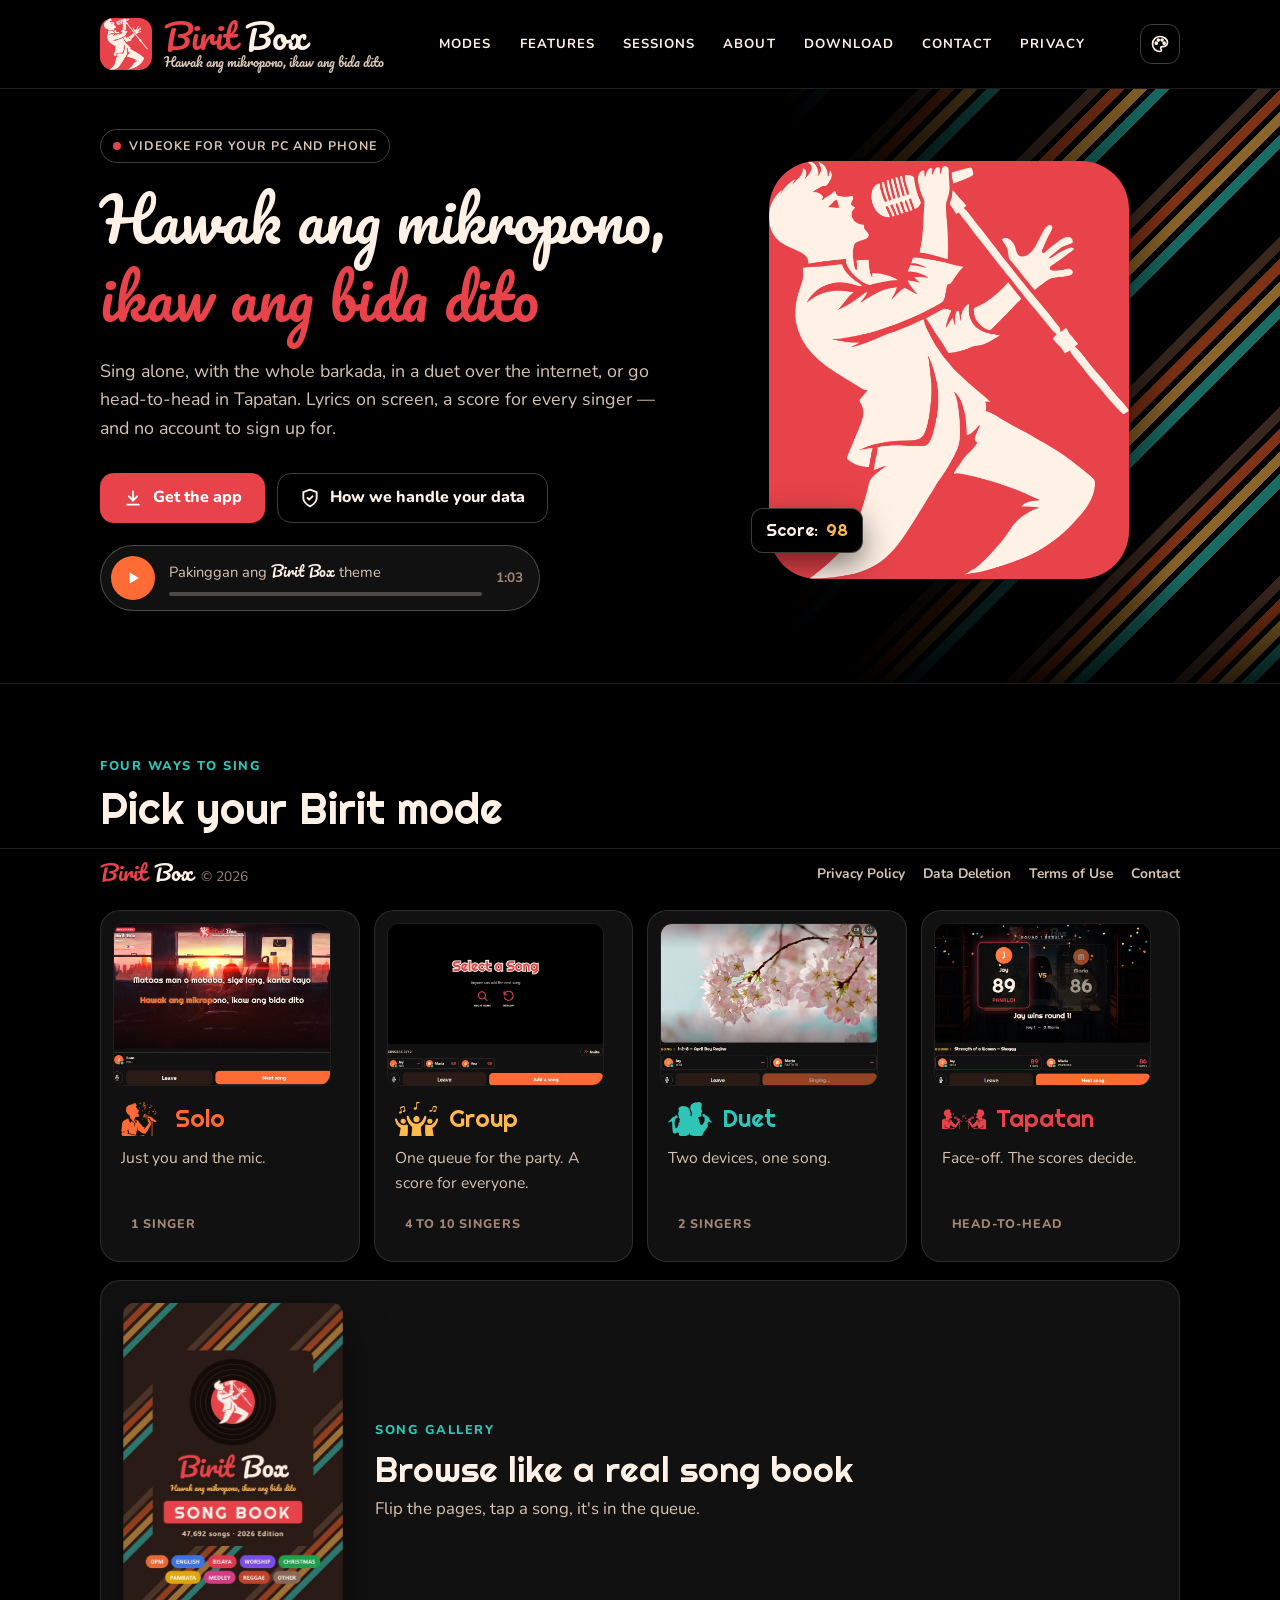
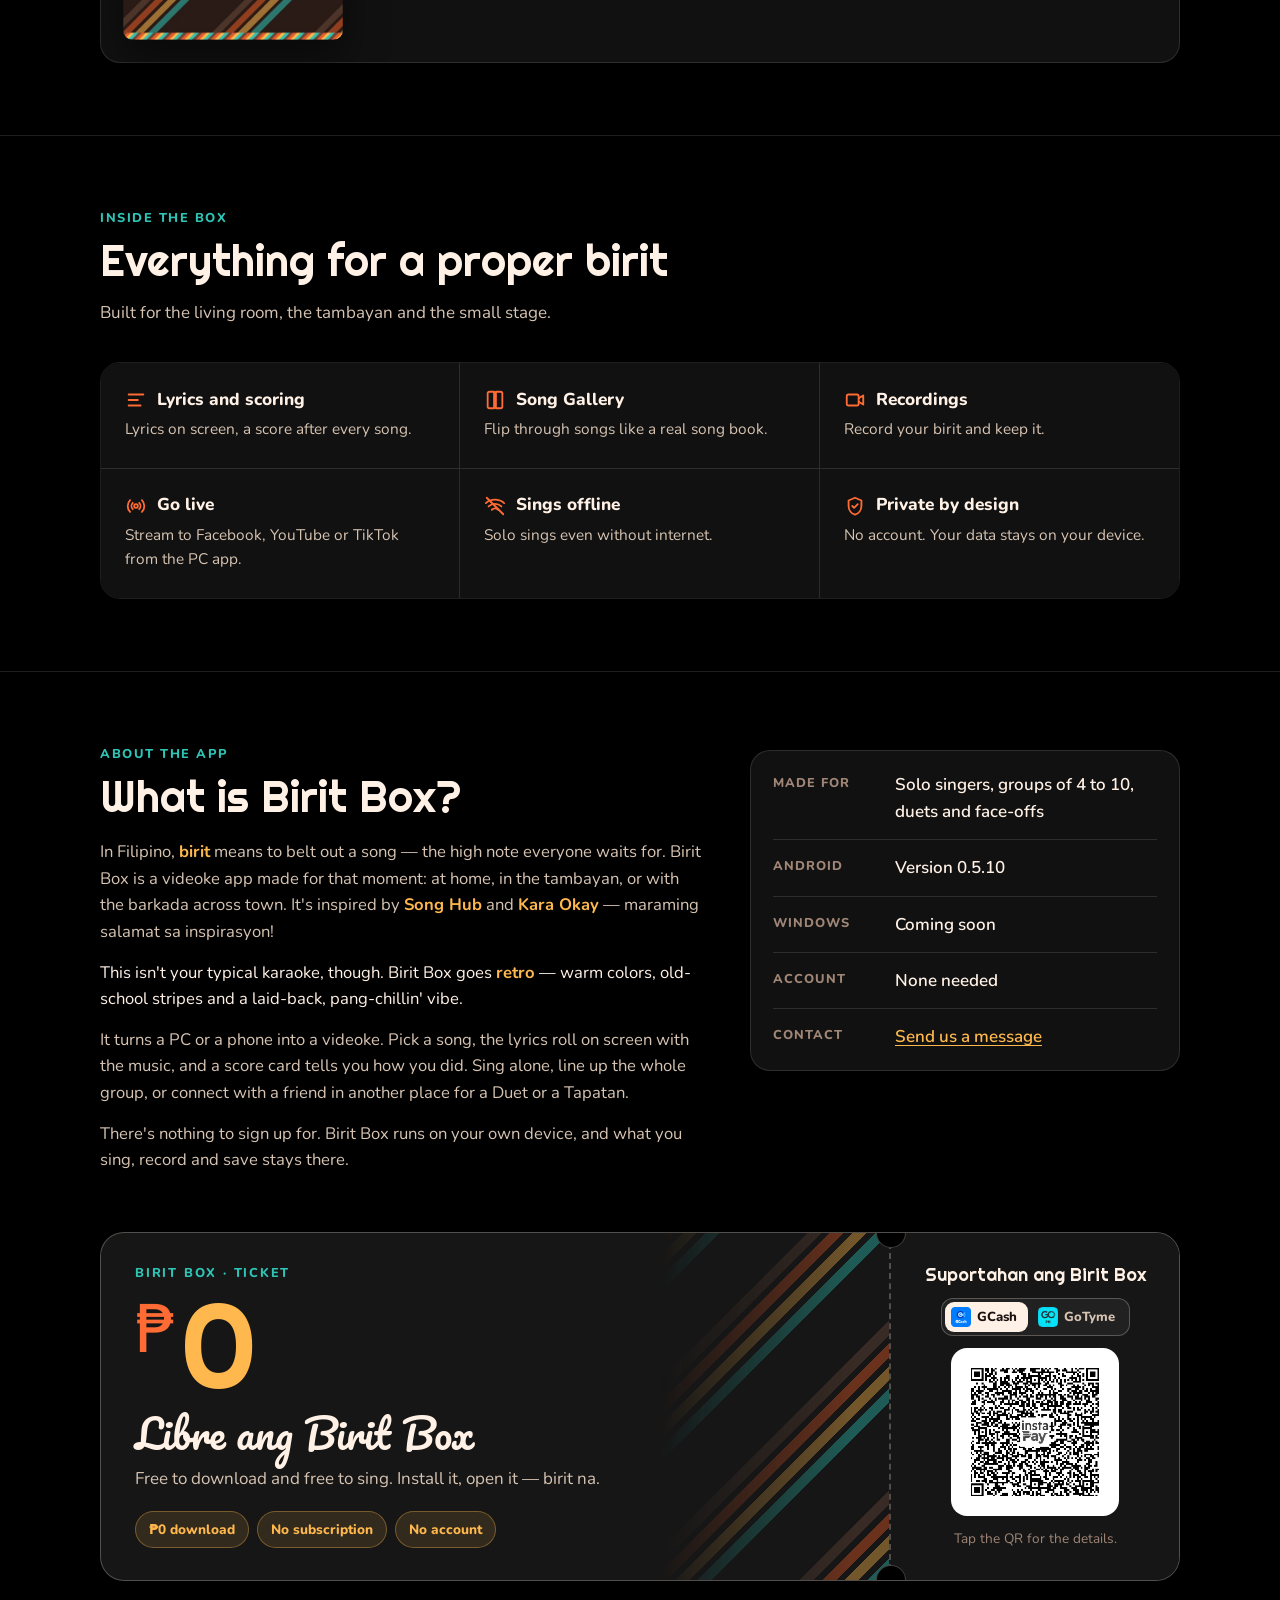
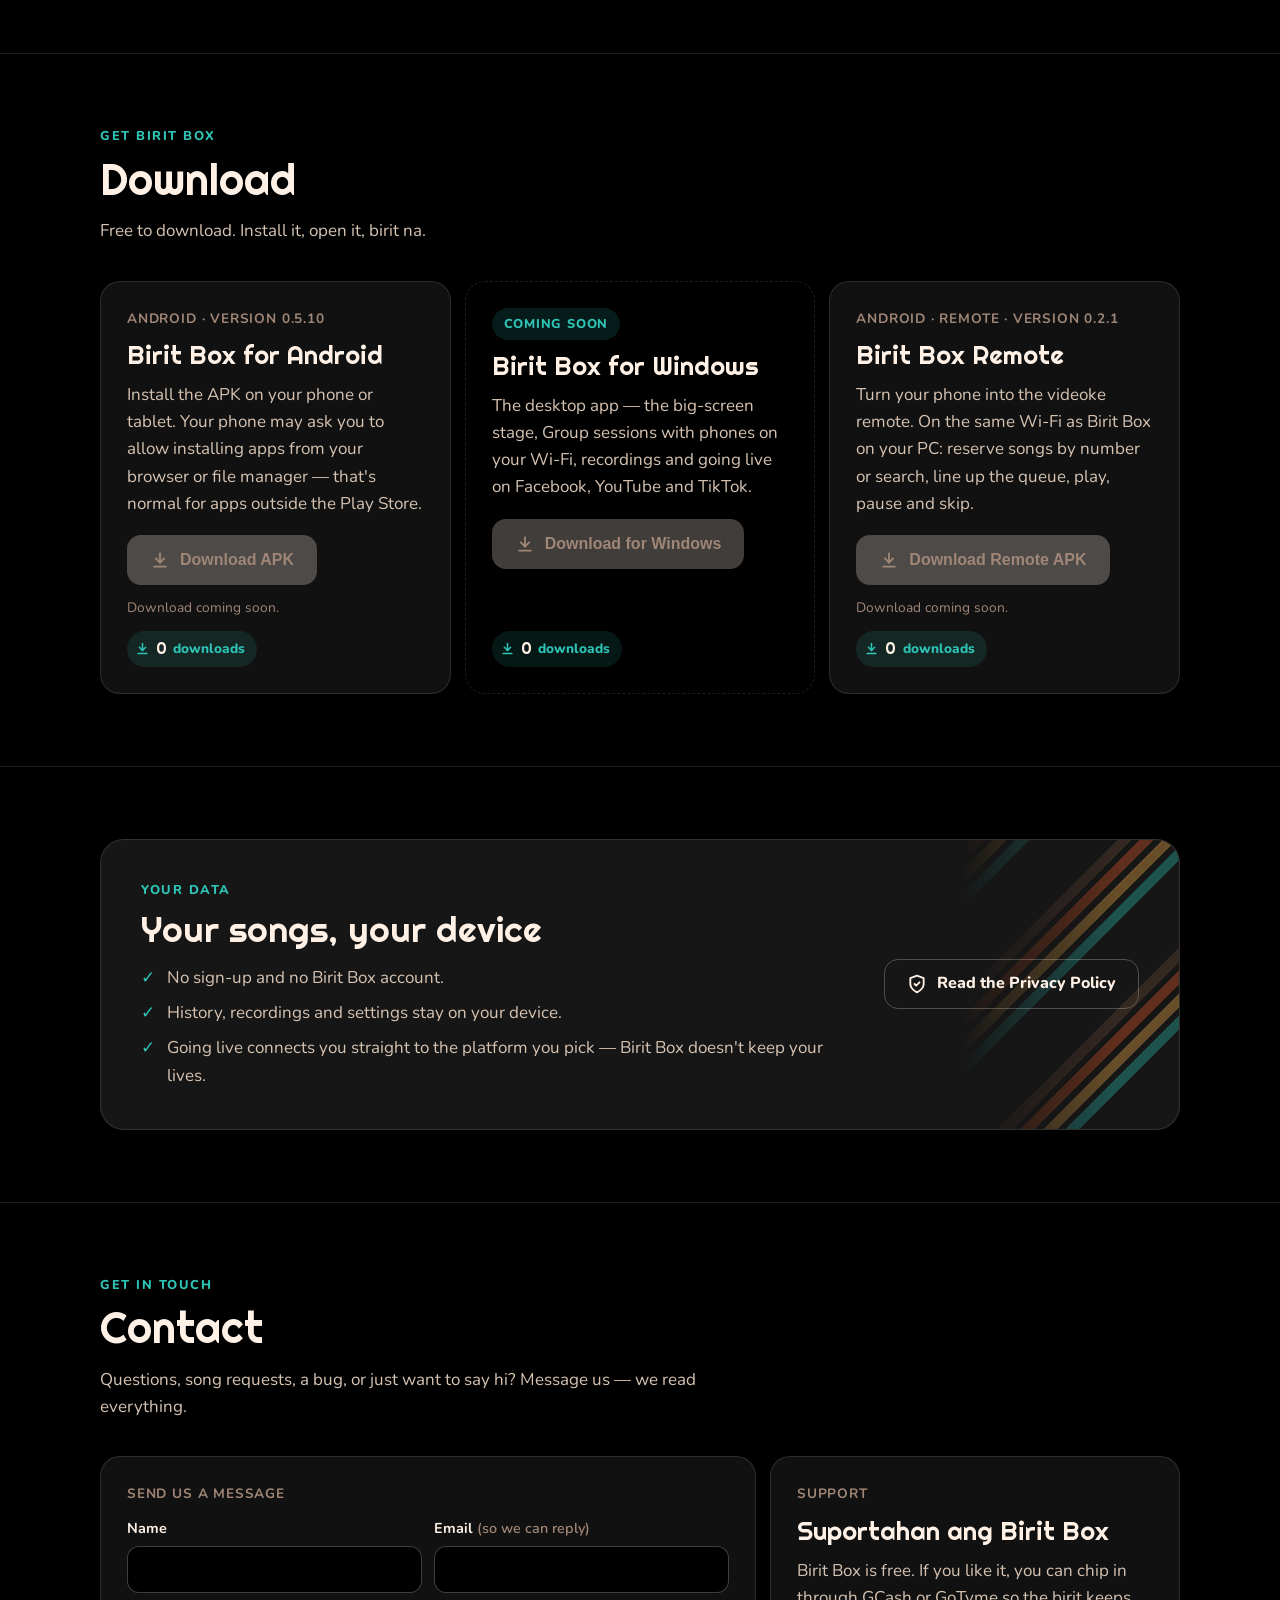
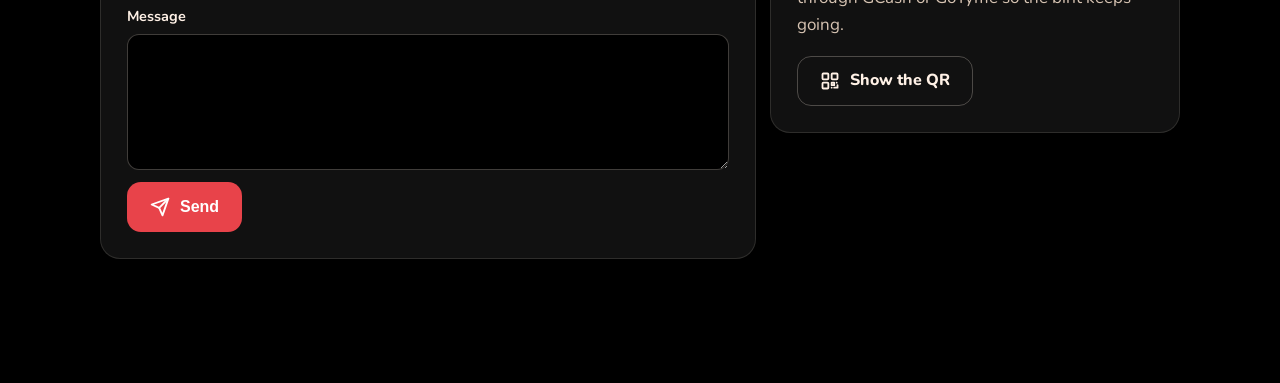
==== commit 2b909765: "Add files via upload" ====
--- a/index.html
+++ b/index.html
@@ -11,8 +11,8 @@
 <meta property="og:image" content="assets/favicon-192.png">
 <link rel="icon" type="image/png" sizes="32x32" href="assets/favicon-32.png">
 <link rel="apple-touch-icon" href="assets/favicon-192.png">
-<link rel="stylesheet" href="assets/site.css?v=36">
-<link rel="stylesheet" href="assets/palettes.css?v=1">
+<link rel="stylesheet" href="assets/site.css?v=48">
+<link rel="stylesheet" href="assets/palettes.css?v=2">
 </head>
 <body>
 
@@ -31,7 +31,7 @@
       <a href="#contact">Contact</a>
       <a href="privacy.html">Privacy</a>
     </nav>
-    <button type="button" class="theme-btn" id="themeToggle" aria-label="Theme" title="Theme"></button>
+    <button type="button" class="pl-btn" id="themeToggle" aria-label="Theme" title="Theme"></button>
   </div>
 </header>
 
--- a/assets/site.css
+++ b/assets/site.css
@@ -589,3 +589,72 @@
 .cal-tip.v2 .tp-mode .tp-fig { width: 14px; height: 11px; min-width: 0; background: currentColor; -webkit-mask: var(--fig) center / contain no-repeat; mask: var(--fig) center / contain no-repeat; display: inline-block; }
 .cal-tip.v2 .tp-list li.tp-more { justify-content: center; color: var(--ink-mute); font-size: 0.76rem; background: none; }
 .cal-tip.v2 .tp-mode .tp-fig { min-width: 0 !important; }
+
+/* TODAY's board (user, Nov 19 — same as the app): 16 hour tiles, 10 bars each */
+.cal-grid.board { grid-template-columns: repeat(4, minmax(0, 1fr)); gap: 6px; padding: 0 12px; }
+.cal-grid.board .hr { height: auto; aspect-ratio: auto; display: flex; flex-direction: column; align-items: stretch; gap: 5px; padding: 8px 8px 7px; border-radius: 10px;
+  border: 1px solid var(--rule); background: transparent; color: var(--ink); text-align: left; cursor: default; }
+.cal-grid.board .hr:hover { border-color: var(--rule-strong); }
+.cal-grid.board .hr b { font: 600 0.86rem/1 var(--font-body); padding: 0; }
+.cal-grid.board .hr .bars { display: grid; grid-template-columns: repeat(10, 1fr); gap: 2px; }
+.cal-grid.board .hr .bars i { display: block; height: 6px; border-radius: 2px; background: rgba(var(--wash, 255, 241, 230), 0.12); }
+.cal-grid.board .hr .bars i.duet { background: var(--red); } .cal-grid.board .hr .bars i.tapatan { background: var(--orange); } .cal-grid.board .hr .bars i.group { background: var(--teal); }
+.cal-grid.board .hr em { font: 500 0.7rem/1 var(--font-body); font-style: normal; color: var(--ink-mute); background: none; padding: 0; text-align: left; }
+.cal-grid.board .hr.full em { color: #FF8A8F; }
+.cal-grid.board .hr.past { opacity: 0.35; }
+.cal-tip.v2 .tp-meter { display: grid; grid-template-columns: repeat(10, 1fr); gap: 3px; padding: 0 12px 10px; box-sizing: border-box; width: 100%; }
+.cal-tip.v2 .tp-meter i { height: 5px; border-radius: 3px; background: rgba(255, 241, 230, 0.1); display: block; min-width: 0; }
+.cal-tip.v2 .tp-meter i.duet { background: var(--red); } .cal-tip.v2 .tp-meter i.tapatan { background: var(--orange); } .cal-tip.v2 .tp-meter i.group { background: var(--teal); }
+.cal-tip.v2 .tp-ttl strong { color: #FF8A8F; font-weight: 700; }
+@media (max-width: 640px) { .cal-grid.board { grid-template-columns: repeat(4, minmax(0, 1fr)); gap: 4px; padding: 0 8px; } .cal-grid.board .hr { padding: 6px 5px 5px; } .cal-grid.board .hr b { font-size: 0.74rem; } }
+.cal-nav[hidden] { display: none !important; }
+/* "Walk-in" = a session started right away with Birit na! on a free hour, not scheduled ahead (user, Nov 19) */
+.tag.walkin { background: transparent; border: 1.5px solid var(--orange); color: var(--orange); gap: 4px; padding: 2px 8px; }
+.tag.walkin svg { width: 11px; height: 11px; }
+
+/* the live / booked / walk-in counts as stat chips (user, Nov 19) */
+.sch-count { display: inline-flex; align-items: center; gap: 6px; flex-wrap: wrap; }
+.sch-count .stat { display: inline-flex; align-items: center; gap: 6px; padding: 5px 11px 5px 9px; border-radius: 999px; border: 1.5px solid var(--rule-strong);
+  background: var(--card); color: var(--ink-soft); font: 700 0.74rem/1 var(--font-body); letter-spacing: 0.06em; text-transform: uppercase; white-space: nowrap; }
+.sch-count .stat b { font: 400 1rem/1 var(--font-display); letter-spacing: 0; color: var(--ink); }
+.sch-count .stat svg { width: 14px; height: 14px; flex: none; }
+.sch-count .s-live { border-color: rgba(34, 197, 94, 0.55); color: #4ADE80; }
+.sch-count .s-live .dot { width: 8px; height: 8px; border-radius: 50%; background: #22C55E; box-shadow: 0 0 0 0 rgba(34, 197, 94, 0.6); animation: liveGlow 1.8s ease-in-out infinite; }
+.sch-count .s-booked { border-color: var(--mango); color: var(--mango); }
+.sch-count .s-walkin { border-color: var(--orange); color: var(--orange); }
+@media (prefers-reduced-motion: reduce) { .sch-count .s-live .dot { animation: none; } }
+
+/* EVERY button gets a SOLID hover (user, Nov 19: "lahat ng button solid hover") — flat fills, no outlines-only */
+.btn.ghost:hover { background: var(--orange); border-color: var(--orange); color: #FFF; }
+.btn.primary:hover { background: var(--orange); border-color: var(--orange); color: #FFF; }
+.seg button:hover:not([aria-pressed="true"]) { background: var(--orange); color: #FFF; }
+.nav a:hover { background: var(--orange); color: #FFF; }
+.cal-nav button:hover:not(:disabled) { background: var(--mango); border-color: var(--mango); color: #1A1206; }
+.theme-btn:hover { background: var(--red); }
+.btn, .seg button, .nav a, .cal-nav button, .pl-btn, .theme-btn { transition: background-color 0.15s, color 0.15s, border-color 0.15s; }
+/* Refresh = a pill like the stat chips, its own colour (user, Nov 19: "same size ng mga pill … ibahin ang color") */
+.btn.sch-refresh { min-height: 0; height: auto; padding: 6px 12px 6px 10px; border-radius: 999px; border: 1.5px solid var(--teal); background: var(--card); color: var(--teal);
+  font: 700 0.74rem/1 var(--font-body); letter-spacing: 0.06em; text-transform: uppercase; gap: 6px; box-shadow: none; }
+.btn.sch-refresh svg { width: 14px; height: 14px; }
+.btn.sch-refresh:hover:not([disabled]) { background: var(--teal); border-color: var(--teal); color: #062B27; }
+.btn.sch-refresh[disabled], .btn.sch-refresh[disabled]:hover { background: var(--card); border-color: var(--teal); color: var(--teal); opacity: 0.75; cursor: progress; }
+@keyframes refSpin { to { transform: rotate(360deg); } }
+/* commercial status badges: a solid round badge with a clear glyph (user, Nov 19) */
+.sch-count .stat { padding: 3px 11px 3px 3px; gap: 7px; }
+.sch-count .stat .ic { width: 22px; height: 22px; border-radius: 50%; display: grid; place-items: center; flex: none; }
+.sch-count .stat .ic svg { width: 14px; height: 14px; }
+.sch-count .s-live .ic { background: #22C55E; color: #04210F; animation: liveGlow 1.8s ease-in-out infinite; }
+.sch-count .s-booked .ic { background: var(--mango); color: #1A1206; }
+.sch-count .s-walkin .ic { background: var(--orange); color: #FFF; }
+@media (prefers-reduced-motion: reduce) { .sch-count .s-live .ic { animation: none; } }
+/* the hour tiles: a SOLID hover (user, Nov 19) */
+.cal-grid.board .hr:not(.past):hover { background: var(--orange); border-color: var(--orange); color: #FFF; }
+.cal-grid.board .hr:not(.past):hover em { color: #FFF; }
+.cal-grid.board .hr:not(.past):hover .bars i:not(.duet):not(.tapatan):not(.group) { background: rgba(255, 255, 255, 0.35); }
+.cal-grid.board .hr:not(.past):hover .bars i { box-shadow: 0 0 0 1px rgba(255, 255, 255, 0.55); }
+.cal-grid.board .hr { transition: background-color 0.15s, border-color 0.15s; }
+
+
+/* hovered tile: the little bars blend with the orange (user, Nov 19) */
+.cal-grid.board .hr:not(.past):hover .bars i { box-shadow: none; background: rgba(255, 255, 255, 0.28); }
+.cal-grid.board .hr:not(.past):hover .bars i.duet, .cal-grid.board .hr:not(.past):hover .bars i.tapatan, .cal-grid.board .hr:not(.past):hover .bars i.group { background: #FFFFFF; }
--- a/assets/palettes.css
+++ b/assets/palettes.css
@@ -1,5 +1,6 @@
 /* Website themes (user, Nov 18): the same four as the app — Light, Dark, Mango Night, Teal Club */
-:root { --card-2: #161616; }
+:root { --card-2: #161616; --wash: 255, 241, 230; }
+:root[data-theme="light"] { --wash: 43, 27, 23; }
 :root[data-palette="mango"] { --paper: #0A0908; --card: #15130F; --card-2: #1D1A15; --ink: #FFF4E3; --ink-soft: #D9C7AE; --ink-mute: #9E8A70;
   --rule: rgba(255, 210, 122, 0.14); --rule-strong: rgba(255, 210, 122, 0.3); --red: #D9741A; --orange: #FFB84D; --mango: #FFD27A; --teal: #2EC4B6; }
 :root[data-palette="teal"] { --paper: #05100F; --card: #0C1B1A; --card-2: #112624; --ink: #E9FFFB; --ink-soft: #A9CFC9; --ink-mute: #6F9993;
@@ -8,8 +9,8 @@
   --rule: rgba(43, 27, 23, 0.12); --rule-strong: rgba(43, 27, 23, 0.25); }
 :root[data-palette] body { background-color: var(--paper); color: var(--ink); }
 /* the theme button in the header + its menu */
-.theme-btn { width: 40px; height: 40px; border-radius: 12px; border: 1.5px solid var(--rule-strong); background: transparent; color: var(--ink); display: grid; place-items: center; cursor: pointer; flex: none; }
-.theme-btn:hover { border-color: var(--mango); color: var(--mango); }
+.pl-btn { width: 40px; height: 40px; border-radius: 12px; border: 1.5px solid var(--rule-strong); background: transparent; color: var(--ink); display: grid; place-items: center; cursor: pointer; flex: none; }
+.pl-btn:hover { background: var(--mango); border-color: var(--mango); color: #1A1206; }
 .pl-menu { position: fixed; z-index: 5000; width: 240px; padding: 8px; border-radius: 14px; background: var(--card); border: 1.5px solid var(--rule-strong); display: flex; flex-direction: column; gap: 4px; }
 .pl-menu[hidden] { display: none; }
 .pl-head { display: flex; align-items: center; gap: 8px; padding: 4px 6px 8px; color: var(--ink); font: 400 1rem var(--font-display); }
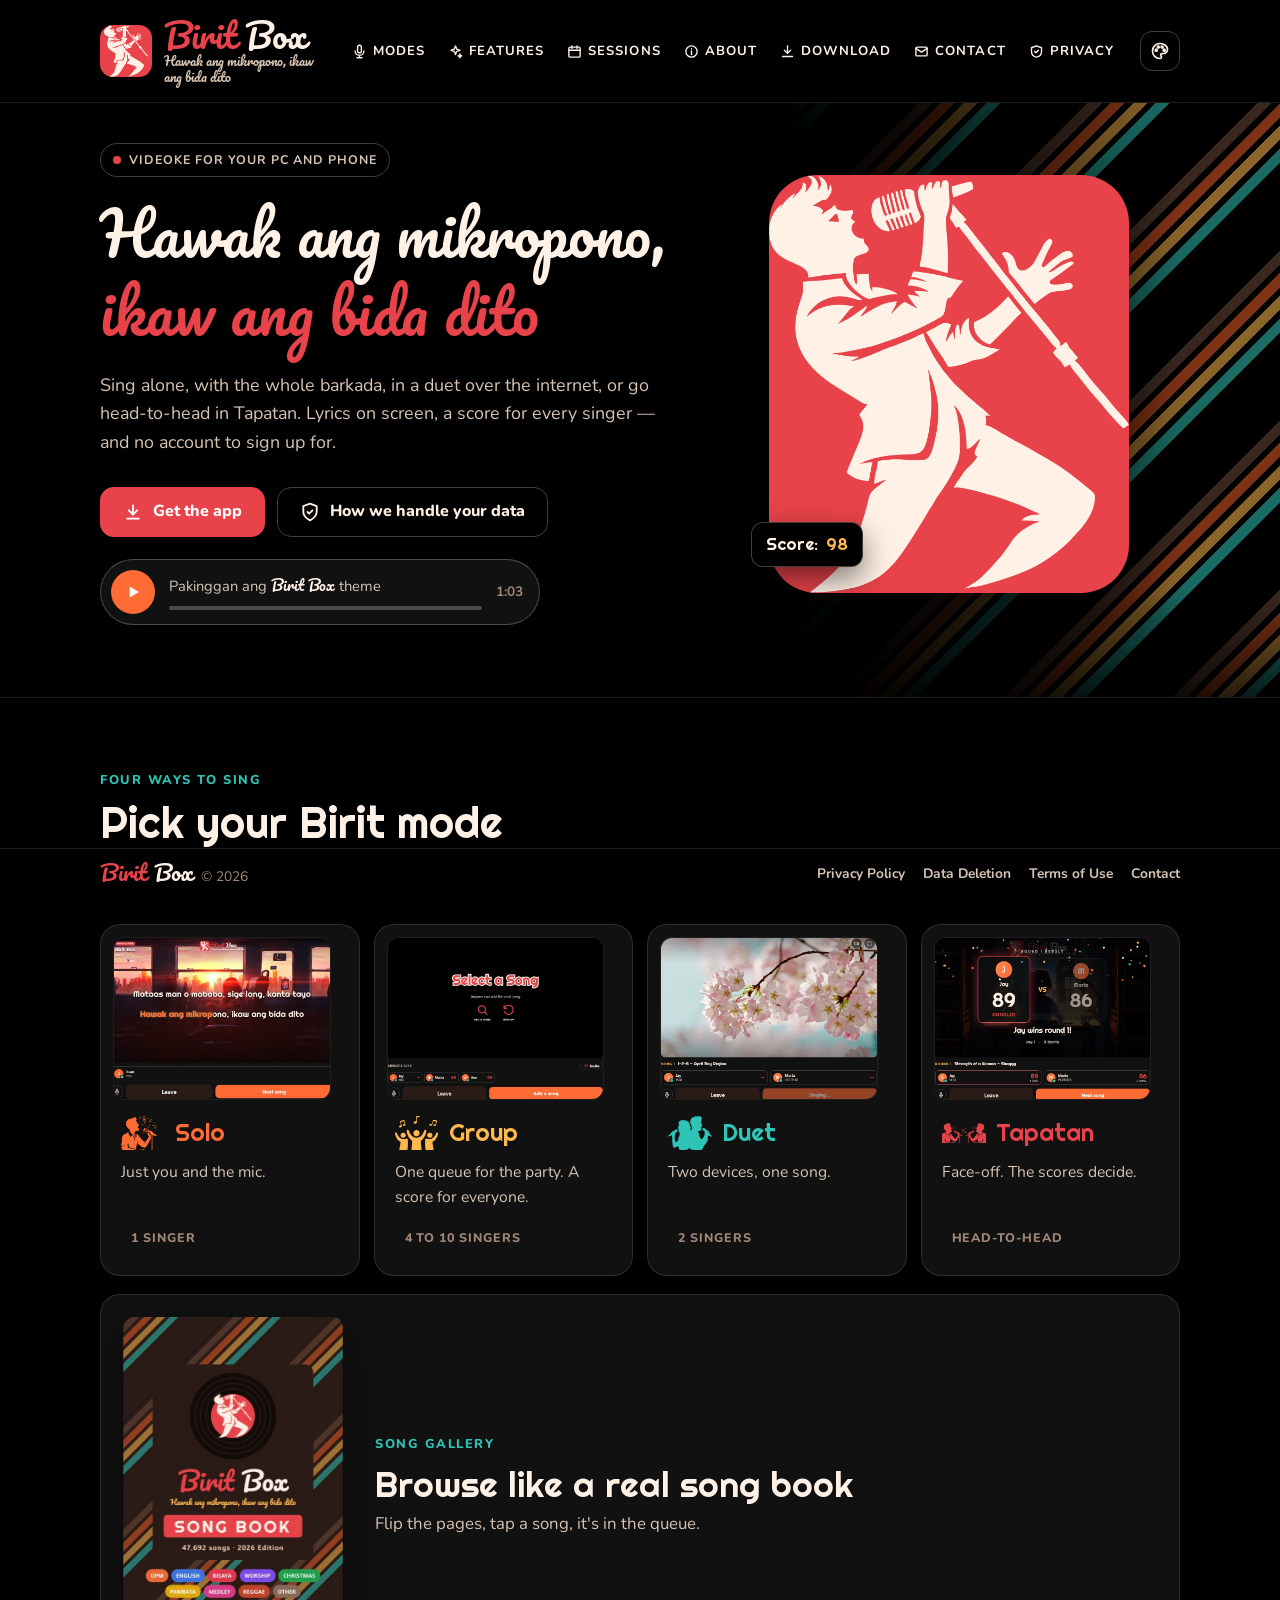
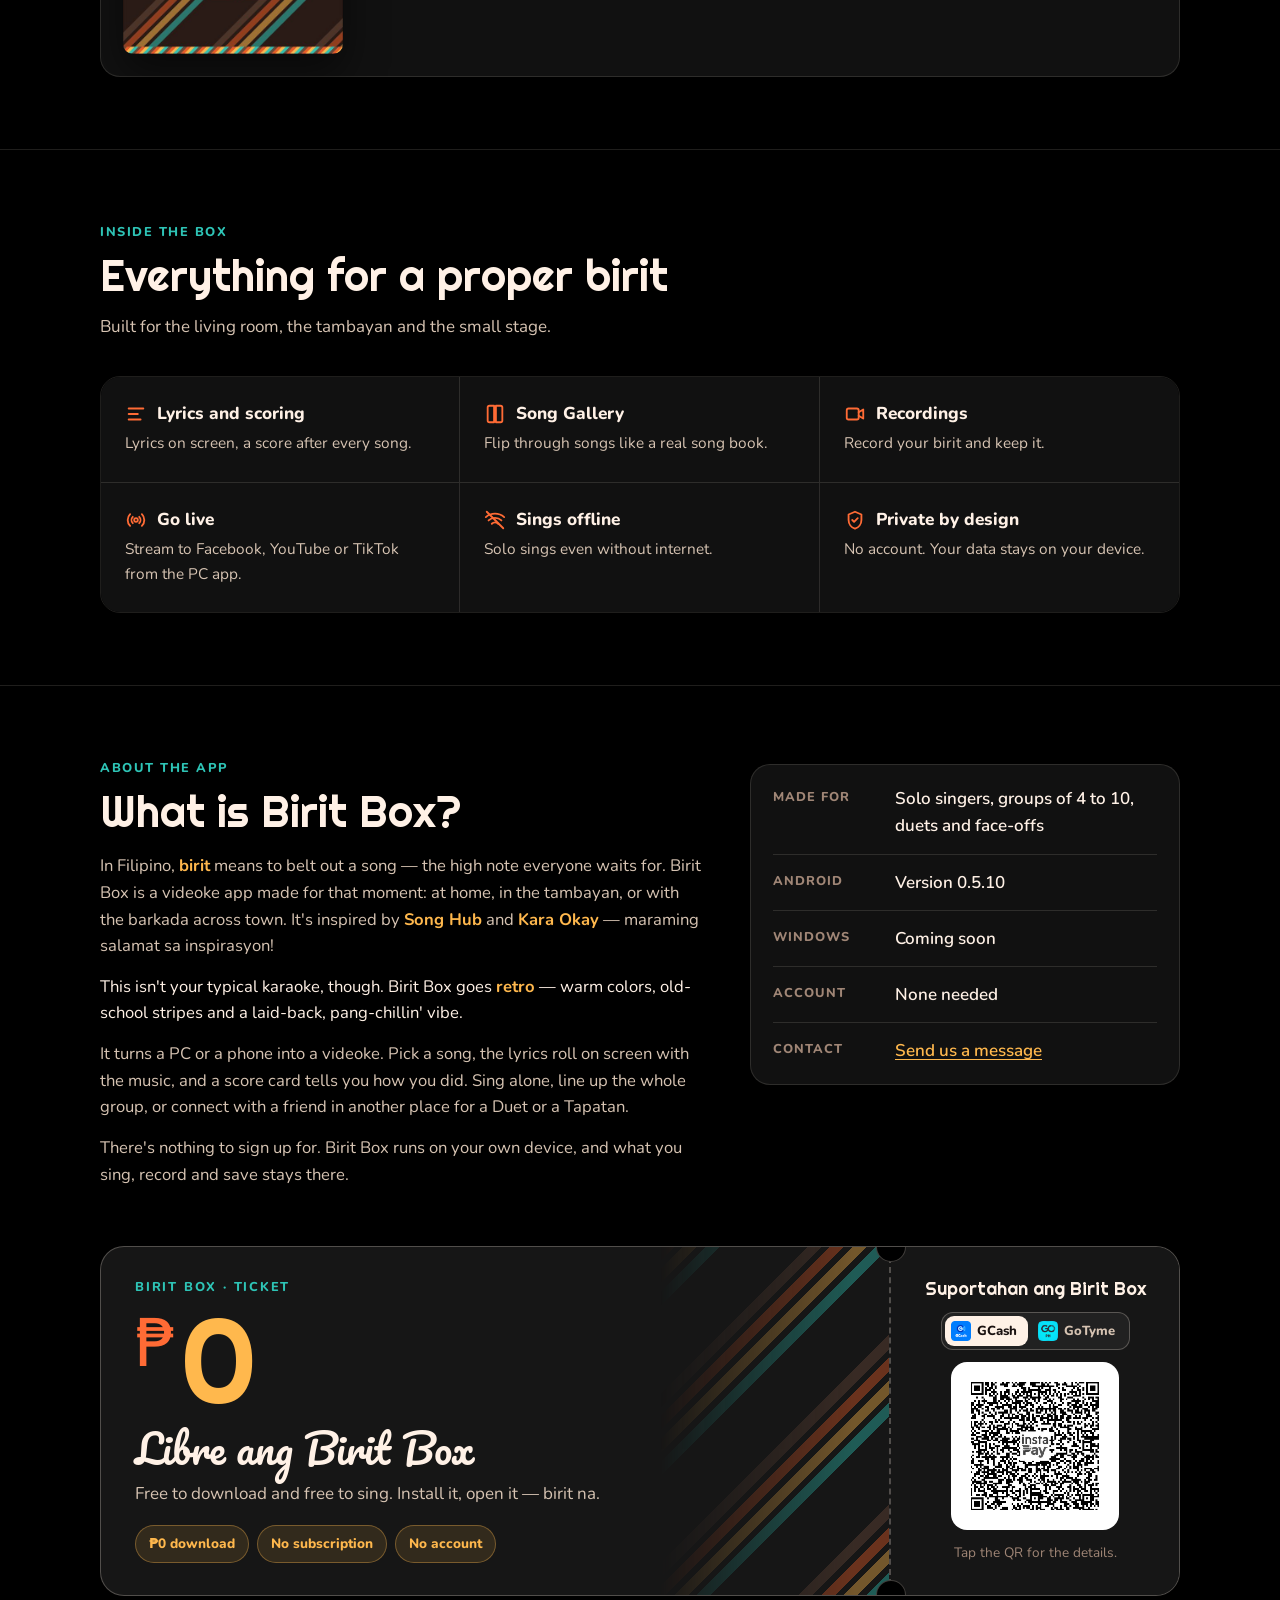
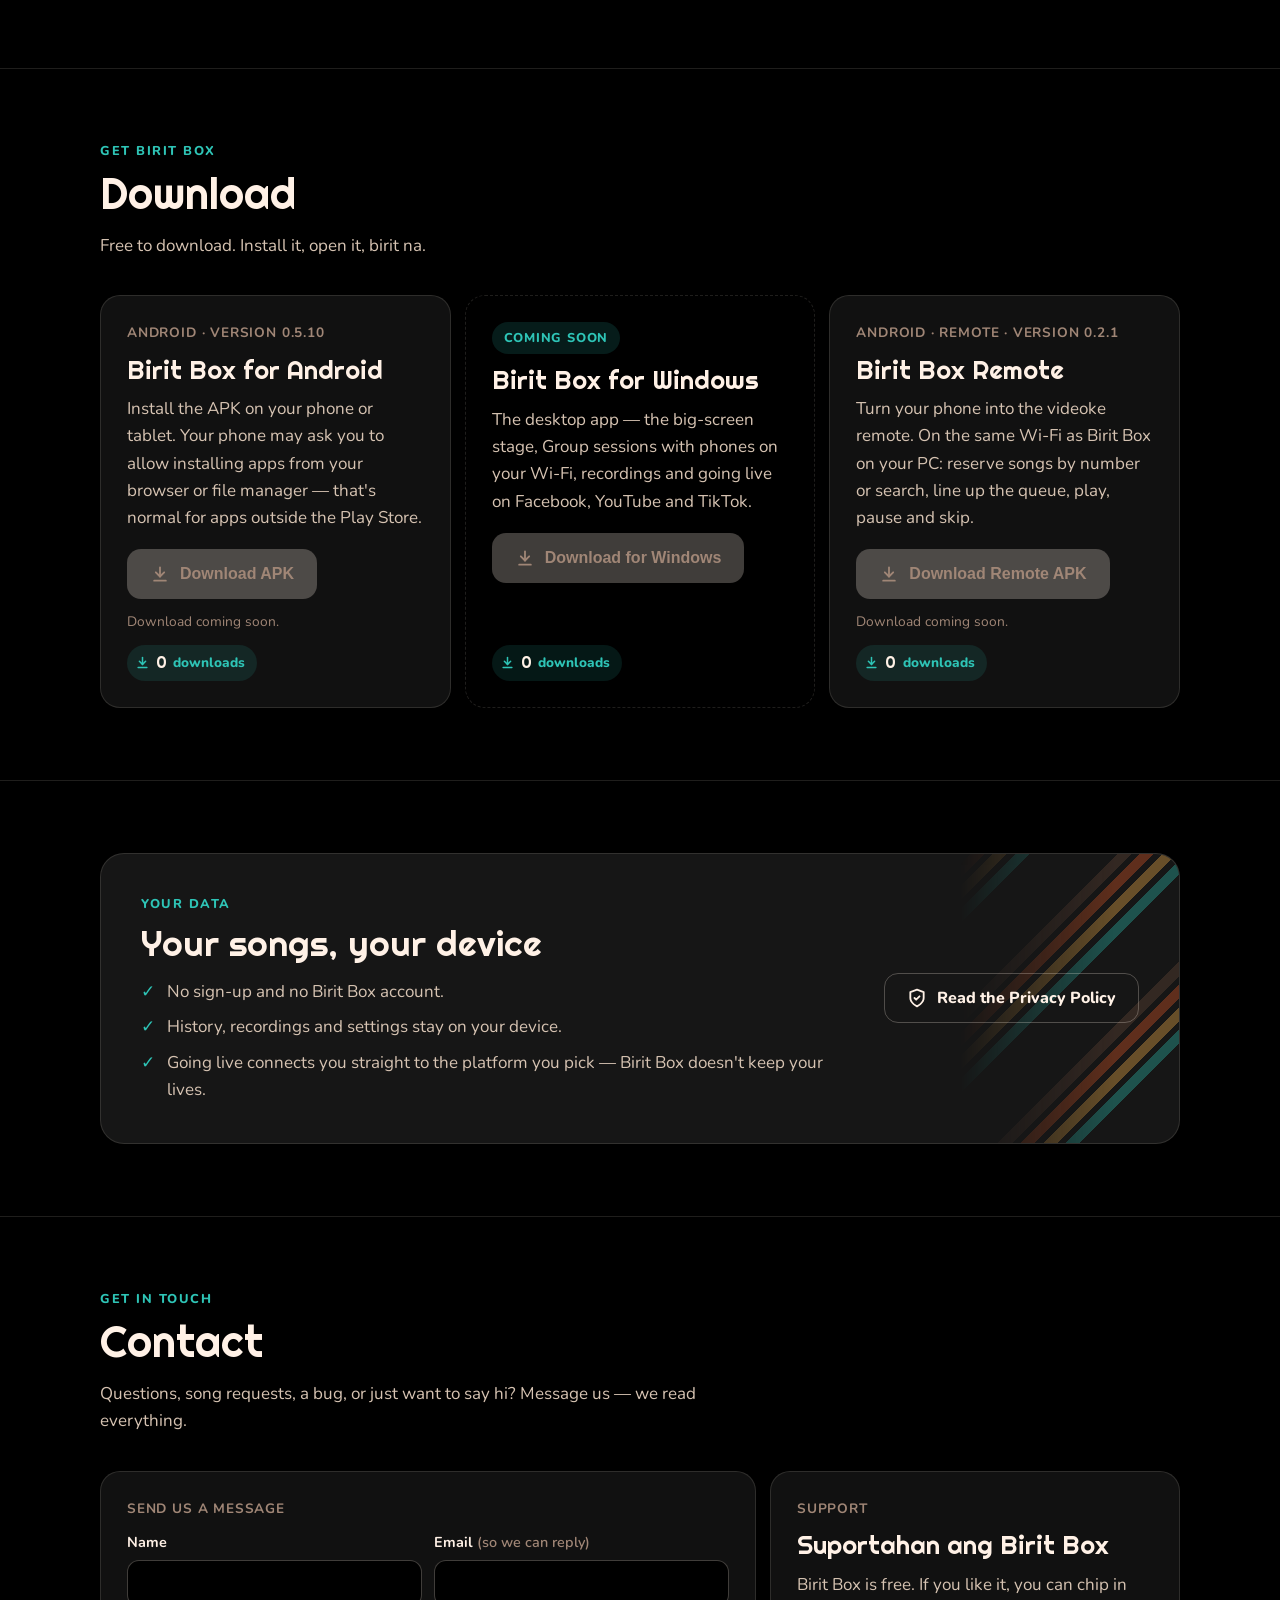
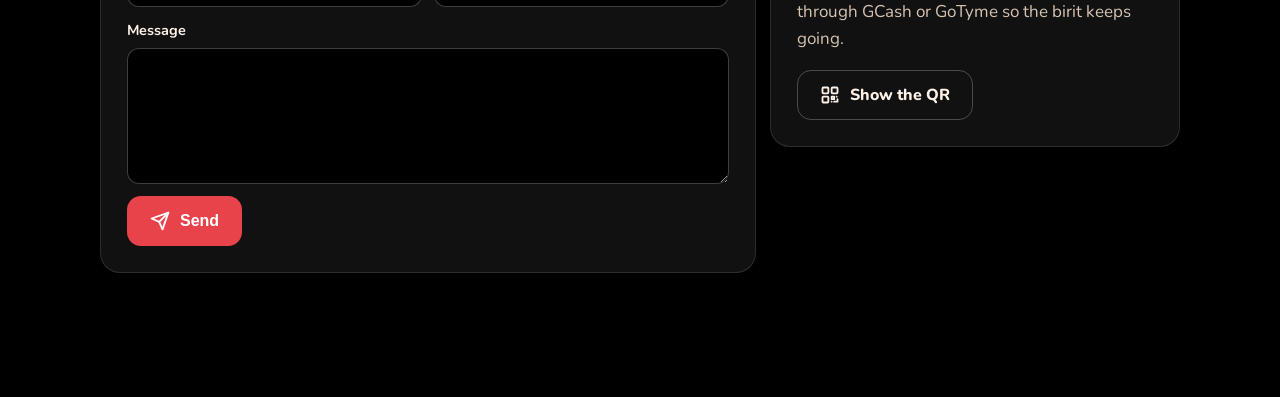
==== commit f180fb4d: "Add files via upload" ====
--- a/index.html
+++ b/index.html
@@ -1,305 +1,306 @@
-<!doctype html>
-<html lang="en">
-<head>
-<script src="assets/palette.js?v=1"></script>
-<meta charset="utf-8">
-<meta name="viewport" content="width=device-width, initial-scale=1">
-<title>Birit Box — Birit na!</title>
-<meta name="description" content="Birit Box is a videoke app for your PC and phone: sing Solo, with your Group, in a Duet over the internet, or go head-to-head in Tapatan. No account needed.">
-<meta property="og:title" content="Birit Box — Birit na!">
-<meta property="og:description" content="Videoke for your PC and phone. Hawak ang mikropono, ikaw ang bida dito.">
-<meta property="og:image" content="assets/favicon-192.png">
-<link rel="icon" type="image/png" sizes="32x32" href="assets/favicon-32.png">
-<link rel="apple-touch-icon" href="assets/favicon-192.png">
-<link rel="stylesheet" href="assets/site.css?v=48">
-<link rel="stylesheet" href="assets/palettes.css?v=2">
-</head>
-<body>
-
-<header class="top">
-  <div class="wrap">
-    <a class="lockup" href="index.html" aria-label="Birit Box home">
-      <img src="assets/app-icon.png" alt="" width="52" height="52">
-      <span class="wm"><span class="wordmark"><span class="birit">Birit</span> <span class="box">Box</span></span><span class="tagline">Hawak ang mikropono, ikaw ang bida dito</span></span>
-    </a>
-    <nav class="nav" aria-label="Main">
-      <a href="#modes">Modes</a>
-      <a href="#features">Features</a>
-      <a href="sessions.html">Sessions</a>
-      <a href="#about">About</a>
-      <a href="#download">Download</a>
-      <a href="#contact">Contact</a>
-      <a href="privacy.html">Privacy</a>
-    </nav>
-    <button type="button" class="pl-btn" id="themeToggle" aria-label="Theme" title="Theme"></button>
-  </div>
-</header>
-
-<main>
-  <section class="hero">
-    <div class="stripes" aria-hidden="true"></div>
-    <div class="wrap">
-      <div>
-        <p class="kicker"><i aria-hidden="true"></i>Videoke for your PC and phone</p>
-        <h1 class="tagline-hero"><span class="tl">Hawak ang mikropono,</span> <span class="tl accent">ikaw ang bida dito</span></h1>
-        <p class="lead">Sing alone, with the whole barkada, in a duet over the internet, or go head-to-head in Tapatan. Lyrics on screen, a score for every singer — and no account to sign up for.</p>
-        <div class="ctas">
-          <a class="btn primary" href="#download"><svg viewBox="0 0 24 24" fill="none" stroke="currentColor" stroke-width="2.2" stroke-linecap="round" stroke-linejoin="round" aria-hidden="true"><path d="M12 4v11"/><path d="m7 10 5 5 5-5"/><path d="M5 20h14"/></svg>Get the app</a>
-          <a class="btn ghost" href="privacy.html"><svg viewBox="0 0 24 24" fill="none" stroke="currentColor" stroke-width="2.2" stroke-linecap="round" stroke-linejoin="round" aria-hidden="true"><path d="M12 22s8-4 8-10V5l-8-3-8 3v7c0 6 8 10 8 10z"/><path d="m9 12 2 2 4-4"/></svg>How we handle your data</a>
-        </div>
-        <!-- the Birit Box theme (user, Nov 16: "dagdag mo yung mp3") — plays only when pressed -->
-        <div class="theme" id="theme">
-          <button class="theme-btn" type="button" aria-pressed="false" aria-label="Play the Birit Box theme">
-            <svg class="i-play" viewBox="0 0 24 24" aria-hidden="true"><path d="M8 5.5v13l11-6.5z" fill="currentColor"/></svg>
-            <svg class="i-pause" viewBox="0 0 24 24" aria-hidden="true"><path d="M7 5h4v14H7zM13 5h4v14h-4z" fill="currentColor"/></svg>
-          </button>
-          <div class="theme-info">
-            <span class="theme-title">Pakinggan ang <b>Birit Box</b> theme</span>
-            <span class="theme-bar" aria-hidden="true"><i></i></span>
-          </div>
-          <span class="theme-time">1:03</span>
-          <audio preload="none" src="assets/birit-box-theme.mp3"></audio>
-        </div>
-      </div>
-      <div class="hero-art" aria-hidden="true">
-        <div class="glow"></div>
-        <img src="assets/app-icon.png" alt="" width="676" height="784">
-        <span class="chip">Score: <b>98</b></span>
-      </div>
-    </div>
-  </section>
-
-  <section class="block" id="modes">
-    <div class="wrap">
-      <p class="eyebrow">Four ways to sing</p>
-      <h2>Pick your Birit mode</h2>
-      <p class="intro">Every mode sings on the same stage, with a score card when the song ends.</p>
-      <div class="modes">
-        <article class="mode" style="--c: #FF6B35">
-          <img class="shot" src="assets/shots/solo.jpg" alt="Birit Box Solo: the karaoke stage" width="772" height="561" loading="lazy">
-          <div class="mode-name"><div class="ic" style="-webkit-mask-image: url(assets/modes/solo.svg); mask-image: url(assets/modes/solo.svg)"></div><h3>Solo</h3></div>
-          <p>Just you and the mic.</p>
-          <span class="tag">1 singer</span>
-        </article>
-        <article class="mode" style="--c: #FFB84D">
-          <img class="shot" src="assets/shots/group.jpg" alt="Birit Box Group: singers and their scores" width="772" height="584" loading="lazy">
-          <div class="mode-name"><div class="ic" style="-webkit-mask-image: url(assets/modes/group.svg); mask-image: url(assets/modes/group.svg)"></div><h3>Group</h3></div>
-          <p>One queue for the party. A score for everyone.</p>
-          <span class="tag">4 to 10 singers</span>
-        </article>
-        <article class="mode" style="--c: #2EC4B6">
-          <img class="shot" src="assets/shots/duet.jpg" alt="Birit Box Duet: two singers on one song" width="772" height="594" loading="lazy">
-          <div class="mode-name"><div class="ic" style="-webkit-mask-image: url(assets/modes/duet.svg); mask-image: url(assets/modes/duet.svg)"></div><h3>Duet</h3></div>
-          <p>Two devices, one song.</p>
-          <span class="tag">2 singers</span>
-        </article>
-        <article class="mode" style="--c: #E8434A">
-          <img class="shot" src="assets/shots/tapatan.jpg" alt="Birit Box Tapatan: round result, 89 vs 86" width="772" height="594" loading="lazy">
-          <div class="mode-name"><div class="ic" style="-webkit-mask-image: url(assets/modes/tapatan.svg); mask-image: url(assets/modes/tapatan.svg)"></div><h3>Tapatan</h3></div>
-          <p>Face-off. The scores decide.</p>
-          <span class="tag">Head-to-head</span>
-        </article>
-      </div>
-
-      <!-- Song Gallery (user, Nov 16: "lagyan mo mga screenshot pati yung song gallery natin") -->
-      <div class="gallery">
-        <img class="gallery-shot" src="assets/shots/song-gallery.jpg" alt="The Birit Box Song Gallery: a song book cover" width="520" height="796" loading="lazy">
-        <div class="gallery-text">
-          <p class="eyebrow">Song Gallery</p>
-          <h3>Browse like a real song book</h3>
-          <p>Flip the pages, tap a song, it's in the queue.</p>
-        </div>
-      </div>
-    </div>
-  </section>
-
-  <section class="block" id="features">
-    <div class="wrap">
-      <p class="eyebrow">Inside the box</p>
-      <h2>Everything for a proper birit</h2>
-      <p class="intro">Built for the living room, the tambayan and the small stage.</p>
-      <div class="features">
-        <div class="feature">
-          <h3><svg viewBox="0 0 24 24" fill="none" stroke="currentColor" stroke-width="2" stroke-linecap="round" stroke-linejoin="round" aria-hidden="true"><path d="M4 6h16"/><path d="M4 12h10"/><path d="M4 18h13"/></svg>Lyrics and scoring</h3>
-          <p>Lyrics on screen, a score after every song.</p>
-        </div>
-        <div class="feature">
-          <h3><svg viewBox="0 0 24 24" fill="none" stroke="currentColor" stroke-width="2" stroke-linecap="round" stroke-linejoin="round" aria-hidden="true"><path d="M4 5a2 2 0 0 1 2-2h5v18H6a2 2 0 0 1-2-2Z"/><path d="M13 3h5a2 2 0 0 1 2 2v14a2 2 0 0 1-2 2h-5Z"/></svg>Song Gallery</h3>
-          <p>Flip through songs like a real song book.</p>
-        </div>
-        <div class="feature">
-          <h3><svg viewBox="0 0 24 24" fill="none" stroke="currentColor" stroke-width="2" stroke-linecap="round" stroke-linejoin="round" aria-hidden="true"><rect x="3" y="6" width="13" height="12" rx="2"/><path d="m16 10 5-3v10l-5-3"/></svg>Recordings</h3>
-          <p>Record your birit and keep it.</p>
-        </div>
-        <div class="feature">
-          <h3><svg viewBox="0 0 24 24" fill="none" stroke="currentColor" stroke-width="2" stroke-linecap="round" stroke-linejoin="round" aria-hidden="true"><circle cx="12" cy="12" r="2"/><path d="M8.5 15.5a5 5 0 0 1 0-7"/><path d="M15.5 8.5a5 5 0 0 1 0 7"/><path d="M5.6 18.4a9 9 0 0 1 0-12.8"/><path d="M18.4 5.6a9 9 0 0 1 0 12.8"/></svg>Go live</h3>
-          <p>Stream to Facebook, YouTube or TikTok from the PC app.</p>
-        </div>
-        <div class="feature">
-          <h3><svg viewBox="0 0 24 24" fill="none" stroke="currentColor" stroke-width="2" stroke-linecap="round" stroke-linejoin="round" aria-hidden="true"><path d="M2 8.8a15 15 0 0 1 20 0"/><path d="M5 12.5a10 10 0 0 1 14 0"/><path d="M8.5 16.1a5 5 0 0 1 7 0"/><path d="m3 3 18 18"/></svg>Sings offline</h3>
-          <p>Solo sings even without internet.</p>
-        </div>
-        <div class="feature">
-          <h3><svg viewBox="0 0 24 24" fill="none" stroke="currentColor" stroke-width="2" stroke-linecap="round" stroke-linejoin="round" aria-hidden="true"><path d="M12 3 5 6v6c0 4.4 3 8.3 7 9.5 4-1.2 7-5.1 7-9.5V6Z"/><path d="m9 12 2 2 4-4"/></svg>Private by design</h3>
-          <p>No account. Your data stays on your device.</p>
-        </div>
-      </div>
-    </div>
-  </section>
-
-  <section class="block" id="about">
-    <div class="wrap">
-    <div class="about">
-      <div class="about-text">
-        <p class="eyebrow">About the app</p>
-        <h2>What is Birit Box?</h2>
-        <p>In Filipino, <strong>birit</strong> means to belt out a song — the high note everyone waits for. Birit Box is a videoke app made for that moment: at home, in the tambayan, or with the barkada across town. It's inspired by <strong>Song Hub</strong> and <strong>Kara Okay</strong> — maraming salamat sa inspirasyon!</p>
-        <p class="about-vibe">This isn't your typical karaoke, though. Birit Box goes <strong>retro</strong> — warm colors, old-school stripes and a laid-back, pang-chillin' vibe.</p>
-        <p>It turns a PC or a phone into a videoke. Pick a song, the lyrics roll on screen with the music, and a score card tells you how you did. Sing alone, line up the whole group, or connect with a friend in another place for a Duet or a Tapatan.</p>
-        <p>There's nothing to sign up for. Birit Box runs on your own device, and what you sing, record and save stays there.</p>
-      </div>
-      <dl class="about-facts">
-        <div><dt>Made for</dt><dd>Solo singers, groups of 4 to 10, duets and face-offs</dd></div>
-        <div><dt>Android</dt><dd>Version 0.5.10</dd></div>
-        <div><dt>Windows</dt><dd>Coming soon</dd></div>
-        <div><dt>Account</dt><dd>None needed</dd></div>
-        <div><dt>Contact</dt><dd><a href="#contact">Send us a message</a></dd></div>
-      </dl>
-    </div>
-
-    <!-- "libre lang yung app" + the support QR codes (GCash | GoTyme — user, Nov 17) -->
-    <div class="libre" id="support">
-      <div class="libre-main">
-        <div class="stripes" aria-hidden="true"></div>
-        <p class="libre-label">Birit Box · Ticket</p>
-        <p class="libre-price"><span class="peso">₱</span>0</p>
-        <h3>Libre ang Birit Box</h3>
-        <p class="libre-sub">Free to download and free to sing. Install it, open it — birit na.</p>
-        <ul class="libre-chips">
-          <li>₱0 download</li>
-          <li>No subscription</li>
-          <li>No account</li>
-        </ul>
-      </div>
-      <div class="libre-stub">
-        <p class="libre-stub-h">Suportahan ang Birit Box</p>
-        <div class="pay-tabs" role="tablist" aria-label="Pay with">
-          <button type="button" role="tab" data-pay="gcash" aria-selected="true"><img class="pay-ic" src="assets/gcash-icon.png" alt="" width="20" height="20">GCash</button>
-          <button type="button" role="tab" data-pay="gotyme" aria-selected="false"><img class="pay-ic" src="assets/gotyme-icon.png" alt="" width="20" height="20">GoTyme</button>
-        </div>
-        <button type="button" class="qr pay-qr-btn" data-pay-open aria-label="Support via GCash — show the details">
-          <img src="assets/gcash-qr.png" alt="GCash QR code" width="160" height="160">
-        </button>
-        <p class="libre-stub-note">Tap the QR for the details.</p>
-      </div>
-    </div>
-    </div>
-  </section>
-
-  <section class="block" id="download">
-    <div class="wrap">
-      <p class="eyebrow">Get Birit Box</p>
-      <h2>Download</h2>
-      <p class="intro">Free to download. Install it, open it, birit na.</p>
-      <!-- Download counter (user, Nov 18): the total from GitHub Releases (akipotph/biritbox), read in the browser -->
-      <div class="dl-counter" id="dlCounter" aria-live="polite">
-        <span class="dl-ic" aria-hidden="true"><svg viewBox="0 0 24 24" fill="none" stroke="currentColor" stroke-width="2.2" stroke-linecap="round" stroke-linejoin="round"><path d="M12 4v11"/><path d="m7 10 5 5 5-5"/><path d="M5 20h14"/></svg></span>
-        <span><b id="dlTotal">0</b> <span id="dlWord">downloads</span> so far</span>
-      </div>
-      <div class="downloads">
-        <div class="dl">
-          <span class="meta">Android · Version 0.5.10</span>
-          <h3>Birit Box for Android</h3>
-          <p>Install the APK on your phone or tablet. Your phone may ask you to allow installing apps from your browser or file manager — that's normal for apps outside the Play Store.</p>
-          <!-- Download off for now; restore href="[[GITHUB APK LINK]]" on an <a class="btn primary"> when the APK is up. -->
-          <button type="button" class="btn primary" disabled aria-disabled="true"><svg viewBox="0 0 24 24" fill="none" stroke="currentColor" stroke-width="2.2" stroke-linecap="round" stroke-linejoin="round" aria-hidden="true"><path d="M12 4v11"/><path d="m7 10 5 5 5-5"/><path d="M5 20h14"/></svg>Download APK</button>
-          <span class="small">Download coming soon.</span>
-          <span class="dl-n" data-dl="android"><svg viewBox="0 0 24 24" fill="none" stroke="currentColor" stroke-width="2.4" stroke-linecap="round" stroke-linejoin="round" aria-hidden="true"><path d="M12 4v11"/><path d="m7 10 5 5 5-5"/><path d="M5 20h14"/></svg><b>0</b> downloads</span>
-        </div>
-        <div class="dl soon">
-          <span class="badge">Coming soon</span>
-          <h3>Birit Box for Windows</h3>
-          <p>The desktop app — the big-screen stage, Group sessions with phones on your Wi-Fi, recordings and going live on Facebook, YouTube and TikTok.</p>
-          <button type="button" class="btn primary" disabled aria-disabled="true"><svg viewBox="0 0 24 24" fill="none" stroke="currentColor" stroke-width="2.2" stroke-linecap="round" stroke-linejoin="round" aria-hidden="true"><path d="M12 4v11"/><path d="m7 10 5 5 5-5"/><path d="M5 20h14"/></svg>Download for Windows</button>
-          <span class="dl-n" data-dl="windows"><svg viewBox="0 0 24 24" fill="none" stroke="currentColor" stroke-width="2.4" stroke-linecap="round" stroke-linejoin="round" aria-hidden="true"><path d="M12 4v11"/><path d="m7 10 5 5 5-5"/><path d="M5 20h14"/></svg><b>0</b> downloads</span>
-        </div>
-        <!-- Birit Box Remote APK (user, Nov 18). Download off for now, like the others. -->
-        <div class="dl">
-          <span class="meta">Android · Remote · Version 0.2.1</span>
-          <h3>Birit Box Remote</h3>
-          <p>Turn your phone into the videoke remote. On the same Wi-Fi as Birit Box on your PC: reserve songs by number or search, line up the queue, play, pause and skip.</p>
-          <button type="button" class="btn primary" disabled aria-disabled="true"><svg viewBox="0 0 24 24" fill="none" stroke="currentColor" stroke-width="2.2" stroke-linecap="round" stroke-linejoin="round" aria-hidden="true"><path d="M12 4v11"/><path d="m7 10 5 5 5-5"/><path d="M5 20h14"/></svg>Download Remote APK</button>
-          <span class="small">Download coming soon.</span>
-          <span class="dl-n" data-dl="remote"><svg viewBox="0 0 24 24" fill="none" stroke="currentColor" stroke-width="2.4" stroke-linecap="round" stroke-linejoin="round" aria-hidden="true"><path d="M12 4v11"/><path d="m7 10 5 5 5-5"/><path d="M5 20h14"/></svg><b>0</b> downloads</span>
-        </div>
-      </div>
-    </div>
-  </section>
-
-  <section class="block">
-    <div class="wrap">
-      <div class="promise">
-        <div class="stripes" aria-hidden="true"></div>
-        <div>
-          <p class="eyebrow">Your data</p>
-          <h2>Your songs, your device</h2>
-          <ul>
-            <li>No sign-up and no Birit Box account.</li>
-            <li>History, recordings and settings stay on your device.</li>
-            <li>Going live connects you straight to the platform you pick — Birit Box doesn't keep your lives.</li>
-          </ul>
-        </div>
-        <a class="btn ghost" href="privacy.html"><svg viewBox="0 0 24 24" fill="none" stroke="currentColor" stroke-width="2.2" stroke-linecap="round" stroke-linejoin="round" aria-hidden="true"><path d="M12 22s8-4 8-10V5l-8-3-8 3v7c0 6 8 10 8 10z"/><path d="m9 12 2 2 4-4"/></svg>Read the Privacy Policy</a>
-      </div>
-    </div>
-  </section>
-  <!-- Contact (user, Nov 18: "isama muna sa page" → a section on the home page) -->
-  <section class="block" id="contact">
-    <div class="wrap">
-      <p class="eyebrow">Get in touch</p>
-      <h2>Contact</h2>
-      <p class="intro">Questions, song requests, a bug, or just want to say hi? Message us — we read everything.</p>
-      <div class="contacts">
-        <!-- Message form (user, Nov 18: "sarili natin form … wala ng import ng email" + "security para sa spam").
-             Sent through Web3Forms to the Birit Box inbox; the access key below is public by design (it can only
-             send to that inbox). Spam: hidden honeypot, 3 s minimum, 60 s between sends, length limits, Web3Forms' filter. -->
-        <form class="dl cform" id="contactForm" novalidate>
-          <span class="meta">Send us a message</span>
-          <input type="hidden" name="access_key" value="89fdd60d-30a8-41bc-a30d-589b3776134a">
-          <label class="hp" aria-hidden="true">Leave this empty <input type="checkbox" name="botcheck" tabindex="-1" autocomplete="off"></label>
-          <div class="cf-row">
-            <label class="cf-field"><span>Name</span><input type="text" name="name" maxlength="80" autocomplete="name" required></label>
-            <label class="cf-field"><span>Email <em>(so we can reply)</em></span><input type="email" name="email" maxlength="120" autocomplete="email" required></label>
-          </div>
-          <label class="cf-field"><span>Message</span><textarea name="message" rows="5" minlength="10" maxlength="2000" required></textarea></label>
-          <div class="cf-foot">
-            <button type="submit" class="btn primary"><svg viewBox="0 0 24 24" fill="none" stroke="currentColor" stroke-width="2.2" stroke-linecap="round" stroke-linejoin="round" aria-hidden="true"><path d="m22 2-7 20-4-9-9-4z"/><path d="M22 2 11 13"/></svg>Send</button>
-            <p class="cf-status" role="status" aria-live="polite"></p>
-          </div>
-        </form>
-        <div class="dl">
-          <span class="meta">Support</span>
-          <h3>Suportahan ang Birit Box</h3>
-          <p>Birit Box is free. If you like it, you can chip in through GCash or GoTyme so the birit keeps going.</p>
-          <a class="btn ghost" href="#support"><svg viewBox="0 0 24 24" fill="none" stroke="currentColor" stroke-width="2.2" stroke-linecap="round" stroke-linejoin="round" aria-hidden="true"><rect x="3" y="3" width="7" height="7" rx="1"/><rect x="14" y="3" width="7" height="7" rx="1"/><rect x="3" y="14" width="7" height="7" rx="1"/><path d="M14 14h3v3h-3zM20 14v.01M14 20h.01M17 20h4v-3"/></svg>Show the QR</a>
-        </div>
-      </div>
-    </div>
-  </section>
-</main>
-
-<footer>
-  <div class="wrap">
-    <span><span class="wordmark"><span class="birit">Birit</span> <span class="box">Box</span></span> &nbsp;© 2026</span>
-    <nav aria-label="Legal">
-      <a href="privacy.html">Privacy Policy</a>
-      <a href="data-deletion.html">Data Deletion</a>
-      <a href="terms.html">Terms of Use</a>
-      <a href="#contact">Contact</a>
-    </nav>
-  </div>
-</footer>
-
-<script src="assets/site.js?v=10"></script>
-</body>
-</html>
+<!doctype html>
+<html lang="en">
+<head>
+<script src="assets/palette.js?v=1"></script>
+<meta charset="utf-8">
+<meta name="viewport" content="width=device-width, initial-scale=1">
+<title>Birit Box — Birit na!</title>
+<meta name="description" content="Birit Box is a videoke app for your PC and phone: sing Solo, with your Group, in a Duet over the internet, or go head-to-head in Tapatan. No account needed.">
+<meta property="og:title" content="Birit Box — Birit na!">
+<meta property="og:description" content="Videoke for your PC and phone. Hawak ang mikropono, ikaw ang bida dito.">
+<meta property="og:image" content="assets/favicon-192.png">
+<link rel="icon" type="image/png" sizes="32x32" href="assets/favicon-32.png">
+<link rel="apple-touch-icon" href="assets/favicon-192.png">
+<link rel="stylesheet" href="assets/site.css?v=57">
+<link rel="stylesheet" href="assets/palettes.css?v=2">
+</head>
+<body>
+
+<header class="top">
+  <div class="wrap">
+    <a class="lockup" href="index.html" aria-label="Birit Box home">
+      <img src="assets/app-icon.png" alt="" width="52" height="52">
+      <span class="wm"><span class="wordmark"><span class="birit">Birit</span> <span class="box">Box</span></span><span class="tagline">Hawak ang mikropono, ikaw ang bida dito</span></span>
+    </a>
+    <nav class="nav" aria-label="Main">
+      <a href="#modes">Modes</a>
+      <a href="#features">Features</a>
+      <a href="sessions.html">Sessions</a>
+      <a href="#about">About</a>
+      <a href="#download">Download</a>
+      <a href="#contact">Contact</a>
+      <a href="privacy.html">Privacy</a>
+    </nav>
+    <button type="button" class="pl-btn" id="themeToggle" aria-label="Theme" title="Theme"></button>
+  </div>
+</header>
+
+<main>
+  <section class="hero">
+    <div class="stripes" aria-hidden="true"></div>
+    <div class="wrap">
+      <div>
+        <p class="kicker"><i aria-hidden="true"></i>Videoke for your PC and phone</p>
+        <h1 class="tagline-hero"><span class="tl">Hawak ang mikropono,</span> <span class="tl accent">ikaw ang bida dito</span></h1>
+        <p class="lead">Sing alone, with the whole barkada, in a duet over the internet, or go head-to-head in Tapatan. Lyrics on screen, a score for every singer — and no account to sign up for.</p>
+        <div class="ctas">
+          <a class="btn primary" href="#download"><svg viewBox="0 0 24 24" fill="none" stroke="currentColor" stroke-width="2.2" stroke-linecap="round" stroke-linejoin="round" aria-hidden="true"><path d="M12 4v11"/><path d="m7 10 5 5 5-5"/><path d="M5 20h14"/></svg>Get the app</a>
+          <a class="btn ghost" href="privacy.html"><svg viewBox="0 0 24 24" fill="none" stroke="currentColor" stroke-width="2.2" stroke-linecap="round" stroke-linejoin="round" aria-hidden="true"><path d="M12 22s8-4 8-10V5l-8-3-8 3v7c0 6 8 10 8 10z"/><path d="m9 12 2 2 4-4"/></svg>How we handle your data</a>
+        </div>
+        <!-- the Birit Box theme (user, Nov 16: "dagdag mo yung mp3") — plays only when pressed -->
+        <div class="theme" id="theme">
+          <button class="theme-btn" type="button" aria-pressed="false" aria-label="Play the Birit Box theme">
+            <svg class="i-play" viewBox="0 0 24 24" aria-hidden="true"><path d="M8 5.5v13l11-6.5z" fill="currentColor"/></svg>
+            <svg class="i-pause" viewBox="0 0 24 24" aria-hidden="true"><path d="M7 5h4v14H7zM13 5h4v14h-4z" fill="currentColor"/></svg>
+          </button>
+          <div class="theme-info">
+            <span class="theme-title">Pakinggan ang <b>Birit Box</b> theme</span>
+            <span class="theme-bar" aria-hidden="true"><i></i></span>
+          </div>
+          <span class="theme-time">1:03</span>
+          <audio preload="none" src="assets/birit-box-theme.mp3"></audio>
+        </div>
+      </div>
+      <div class="hero-art" aria-hidden="true">
+        <div class="glow"></div>
+        <img src="assets/app-icon.png" alt="" width="676" height="784">
+        <span class="chip">Score: <b>98</b></span>
+      </div>
+    </div>
+  </section>
+
+  <section class="block" id="modes">
+    <div class="wrap">
+      <p class="eyebrow">Four ways to sing</p>
+      <h2>Pick your Birit mode</h2>
+      <p class="intro">Every mode sings on the same stage, with a score card when the song ends.</p>
+      <div class="modes">
+        <article class="mode" style="--c: #FF6B35">
+          <img class="shot" src="assets/shots/solo.jpg" alt="Birit Box Solo: the karaoke stage" width="772" height="561" loading="lazy">
+          <div class="mode-name"><div class="ic" style="-webkit-mask-image: url(assets/modes/solo.svg); mask-image: url(assets/modes/solo.svg)"></div><h3>Solo</h3></div>
+          <p>Just you and the mic.</p>
+          <span class="tag">1 singer</span>
+        </article>
+        <article class="mode" style="--c: #FFB84D">
+          <img class="shot" src="assets/shots/group.jpg" alt="Birit Box Group: singers and their scores" width="772" height="584" loading="lazy">
+          <div class="mode-name"><div class="ic" style="-webkit-mask-image: url(assets/modes/group.svg); mask-image: url(assets/modes/group.svg)"></div><h3>Group</h3></div>
+          <p>One queue for the party. A score for everyone.</p>
+          <span class="tag">4 to 10 singers</span>
+        </article>
+        <article class="mode" style="--c: #2EC4B6">
+          <img class="shot" src="assets/shots/duet.jpg" alt="Birit Box Duet: two singers on one song" width="772" height="594" loading="lazy">
+          <div class="mode-name"><div class="ic" style="-webkit-mask-image: url(assets/modes/duet.svg); mask-image: url(assets/modes/duet.svg)"></div><h3>Duet</h3></div>
+          <p>Two devices, one song.</p>
+          <span class="tag">2 singers</span>
+        </article>
+        <article class="mode" style="--c: #E8434A">
+          <img class="shot" src="assets/shots/tapatan.jpg" alt="Birit Box Tapatan: round result, 89 vs 86" width="772" height="594" loading="lazy">
+          <div class="mode-name"><div class="ic" style="-webkit-mask-image: url(assets/modes/tapatan.svg); mask-image: url(assets/modes/tapatan.svg)"></div><h3>Tapatan</h3></div>
+          <p>Face-off. The scores decide.</p>
+          <span class="tag">Head-to-head</span>
+        </article>
+      </div>
+
+      <!-- Song Gallery (user, Nov 16: "lagyan mo mga screenshot pati yung song gallery natin") -->
+      <div class="gallery">
+        <img class="gallery-shot" src="assets/shots/song-gallery.jpg" alt="The Birit Box Song Gallery: a song book cover" width="520" height="796" loading="lazy">
+        <div class="gallery-text">
+          <p class="eyebrow">Song Gallery</p>
+          <h3>Browse like a real song book</h3>
+          <p>Flip the pages, tap a song, it's in the queue.</p>
+        </div>
+      </div>
+    </div>
+  </section>
+
+  <section class="block" id="features">
+    <div class="wrap">
+      <p class="eyebrow">Inside the box</p>
+      <h2>Everything for a proper birit</h2>
+      <p class="intro">Built for the living room, the tambayan and the small stage.</p>
+      <div class="features">
+        <div class="feature">
+          <h3><svg viewBox="0 0 24 24" fill="none" stroke="currentColor" stroke-width="2" stroke-linecap="round" stroke-linejoin="round" aria-hidden="true"><path d="M4 6h16"/><path d="M4 12h10"/><path d="M4 18h13"/></svg>Lyrics and scoring</h3>
+          <p>Lyrics on screen, a score after every song.</p>
+        </div>
+        <div class="feature">
+          <h3><svg viewBox="0 0 24 24" fill="none" stroke="currentColor" stroke-width="2" stroke-linecap="round" stroke-linejoin="round" aria-hidden="true"><path d="M4 5a2 2 0 0 1 2-2h5v18H6a2 2 0 0 1-2-2Z"/><path d="M13 3h5a2 2 0 0 1 2 2v14a2 2 0 0 1-2 2h-5Z"/></svg>Song Gallery</h3>
+          <p>Flip through songs like a real song book.</p>
+        </div>
+        <div class="feature">
+          <h3><svg viewBox="0 0 24 24" fill="none" stroke="currentColor" stroke-width="2" stroke-linecap="round" stroke-linejoin="round" aria-hidden="true"><rect x="3" y="6" width="13" height="12" rx="2"/><path d="m16 10 5-3v10l-5-3"/></svg>Recordings</h3>
+          <p>Record your birit and keep it.</p>
+        </div>
+        <div class="feature">
+          <h3><svg viewBox="0 0 24 24" fill="none" stroke="currentColor" stroke-width="2" stroke-linecap="round" stroke-linejoin="round" aria-hidden="true"><circle cx="12" cy="12" r="2"/><path d="M8.5 15.5a5 5 0 0 1 0-7"/><path d="M15.5 8.5a5 5 0 0 1 0 7"/><path d="M5.6 18.4a9 9 0 0 1 0-12.8"/><path d="M18.4 5.6a9 9 0 0 1 0 12.8"/></svg>Go live</h3>
+          <p>Stream to Facebook, YouTube or TikTok from the PC app.</p>
+        </div>
+        <div class="feature">
+          <h3><svg viewBox="0 0 24 24" fill="none" stroke="currentColor" stroke-width="2" stroke-linecap="round" stroke-linejoin="round" aria-hidden="true"><path d="M2 8.8a15 15 0 0 1 20 0"/><path d="M5 12.5a10 10 0 0 1 14 0"/><path d="M8.5 16.1a5 5 0 0 1 7 0"/><path d="m3 3 18 18"/></svg>Sings offline</h3>
+          <p>Solo sings even without internet.</p>
+        </div>
+        <div class="feature">
+          <h3><svg viewBox="0 0 24 24" fill="none" stroke="currentColor" stroke-width="2" stroke-linecap="round" stroke-linejoin="round" aria-hidden="true"><path d="M12 3 5 6v6c0 4.4 3 8.3 7 9.5 4-1.2 7-5.1 7-9.5V6Z"/><path d="m9 12 2 2 4-4"/></svg>Private by design</h3>
+          <p>No account. Your data stays on your device.</p>
+        </div>
+      </div>
+    </div>
+  </section>
+
+  <section class="block" id="about">
+    <div class="wrap">
+    <div class="about">
+      <div class="about-text">
+        <p class="eyebrow">About the app</p>
+        <h2>What is Birit Box?</h2>
+        <p>In Filipino, <strong>birit</strong> means to belt out a song — the high note everyone waits for. Birit Box is a videoke app made for that moment: at home, in the tambayan, or with the barkada across town. It's inspired by <strong>Song Hub</strong> and <strong>Kara Okay</strong> — maraming salamat sa inspirasyon!</p>
+        <p class="about-vibe">This isn't your typical karaoke, though. Birit Box goes <strong>retro</strong> — warm colors, old-school stripes and a laid-back, pang-chillin' vibe.</p>
+        <p>It turns a PC or a phone into a videoke. Pick a song, the lyrics roll on screen with the music, and a score card tells you how you did. Sing alone, line up the whole group, or connect with a friend in another place for a Duet or a Tapatan.</p>
+        <p>There's nothing to sign up for. Birit Box runs on your own device, and what you sing, record and save stays there.</p>
+      </div>
+      <dl class="about-facts">
+        <div><dt>Made for</dt><dd>Solo singers, groups of 4 to 10, duets and face-offs</dd></div>
+        <div><dt>Android</dt><dd>Version 0.5.10</dd></div>
+        <div><dt>Windows</dt><dd>Coming soon</dd></div>
+        <div><dt>Account</dt><dd>None needed</dd></div>
+        <div><dt>Contact</dt><dd><a href="#contact">Send us a message</a></dd></div>
+      </dl>
+    </div>
+
+    <!-- "libre lang yung app" + the support QR codes (GCash | GoTyme — user, Nov 17) -->
+    <div class="libre" id="support">
+      <div class="libre-main">
+        <div class="stripes" aria-hidden="true"></div>
+        <p class="libre-label">Birit Box · Ticket</p>
+        <p class="libre-price"><span class="peso">₱</span>0</p>
+        <h3>Libre ang Birit Box</h3>
+        <p class="libre-sub">Free to download and free to sing. Install it, open it — birit na.</p>
+        <ul class="libre-chips">
+          <li>₱0 download</li>
+          <li>No subscription</li>
+          <li>No account</li>
+        </ul>
+      </div>
+      <div class="libre-stub">
+        <p class="libre-stub-h">Suportahan ang Birit Box</p>
+        <div class="pay-tabs" role="tablist" aria-label="Pay with">
+          <button type="button" role="tab" data-pay="gcash" aria-selected="true"><img class="pay-ic" src="assets/gcash-icon.png" alt="" width="20" height="20">GCash</button>
+          <button type="button" role="tab" data-pay="gotyme" aria-selected="false"><img class="pay-ic" src="assets/gotyme-icon.png" alt="" width="20" height="20">GoTyme</button>
+        </div>
+        <button type="button" class="qr pay-qr-btn" data-pay-open aria-label="Support via GCash — show the details">
+          <img src="assets/gcash-qr.png" alt="GCash QR code" width="160" height="160">
+        </button>
+        <p class="libre-stub-note">Tap the QR for the details.</p>
+      </div>
+    </div>
+    </div>
+  </section>
+
+  <section class="block" id="download">
+    <div class="wrap">
+      <p class="eyebrow">Get Birit Box</p>
+      <h2>Download</h2>
+      <p class="intro">Free to download. Install it, open it, birit na.</p>
+      <!-- Download counter (user, Nov 18): the total from GitHub Releases (akipotph/biritbox), read in the browser -->
+      <div class="dl-counter" id="dlCounter" aria-live="polite">
+        <span class="dl-ic" aria-hidden="true"><svg viewBox="0 0 24 24" fill="none" stroke="currentColor" stroke-width="2.2" stroke-linecap="round" stroke-linejoin="round"><path d="M12 4v11"/><path d="m7 10 5 5 5-5"/><path d="M5 20h14"/></svg></span>
+        <span><b id="dlTotal">0</b> <span id="dlWord">downloads</span> so far</span>
+      </div>
+      <div class="downloads">
+        <div class="dl">
+          <span class="meta">Android · Version 0.5.10</span>
+          <h3>Birit Box for Android</h3>
+          <p>Install the APK on your phone or tablet. Your phone may ask you to allow installing apps from your browser or file manager — that's normal for apps outside the Play Store.</p>
+          <!-- Download off for now; restore href="[[GITHUB APK LINK]]" on an <a class="btn primary"> when the APK is up. -->
+          <button type="button" class="btn primary" disabled aria-disabled="true"><svg viewBox="0 0 24 24" fill="none" stroke="currentColor" stroke-width="2.2" stroke-linecap="round" stroke-linejoin="round" aria-hidden="true"><path d="M12 4v11"/><path d="m7 10 5 5 5-5"/><path d="M5 20h14"/></svg>Download APK</button>
+          <span class="small">Download coming soon.</span>
+          <span class="dl-n" data-dl="android"><svg viewBox="0 0 24 24" fill="none" stroke="currentColor" stroke-width="2.4" stroke-linecap="round" stroke-linejoin="round" aria-hidden="true"><path d="M12 4v11"/><path d="m7 10 5 5 5-5"/><path d="M5 20h14"/></svg><b>0</b> downloads</span>
+        </div>
+        <div class="dl soon">
+          <span class="badge">Coming soon</span>
+          <h3>Birit Box for Windows</h3>
+          <p>The desktop app — the big-screen stage, Group sessions with phones on your Wi-Fi, recordings and going live on Facebook, YouTube and TikTok.</p>
+          <button type="button" class="btn primary" disabled aria-disabled="true"><svg viewBox="0 0 24 24" fill="none" stroke="currentColor" stroke-width="2.2" stroke-linecap="round" stroke-linejoin="round" aria-hidden="true"><path d="M12 4v11"/><path d="m7 10 5 5 5-5"/><path d="M5 20h14"/></svg>Download for Windows</button>
+          <span class="dl-n" data-dl="windows"><svg viewBox="0 0 24 24" fill="none" stroke="currentColor" stroke-width="2.4" stroke-linecap="round" stroke-linejoin="round" aria-hidden="true"><path d="M12 4v11"/><path d="m7 10 5 5 5-5"/><path d="M5 20h14"/></svg><b>0</b> downloads</span>
+        </div>
+        <!-- Birit Box Remote APK (user, Nov 18). Download off for now, like the others. -->
+        <div class="dl">
+          <span class="meta">Android · Remote · Version 0.2.1</span>
+          <h3>Birit Box Remote</h3>
+          <p>Turn your phone into the videoke remote. On the same Wi-Fi as Birit Box on your PC: reserve songs by number or search, line up the queue, play, pause and skip.</p>
+          <button type="button" class="btn primary" disabled aria-disabled="true"><svg viewBox="0 0 24 24" fill="none" stroke="currentColor" stroke-width="2.2" stroke-linecap="round" stroke-linejoin="round" aria-hidden="true"><path d="M12 4v11"/><path d="m7 10 5 5 5-5"/><path d="M5 20h14"/></svg>Download Remote APK</button>
+          <span class="small">Download coming soon.</span>
+          <span class="dl-n" data-dl="remote"><svg viewBox="0 0 24 24" fill="none" stroke="currentColor" stroke-width="2.4" stroke-linecap="round" stroke-linejoin="round" aria-hidden="true"><path d="M12 4v11"/><path d="m7 10 5 5 5-5"/><path d="M5 20h14"/></svg><b>0</b> downloads</span>
+        </div>
+      </div>
+    </div>
+  </section>
+
+  <section class="block">
+    <div class="wrap">
+      <div class="promise">
+        <div class="stripes" aria-hidden="true"></div>
+        <div>
+          <p class="eyebrow">Your data</p>
+          <h2>Your songs, your device</h2>
+          <ul>
+            <li>No sign-up and no Birit Box account.</li>
+            <li>History, recordings and settings stay on your device.</li>
+            <li>Going live connects you straight to the platform you pick — Birit Box doesn't keep your lives.</li>
+          </ul>
+        </div>
+        <a class="btn ghost" href="privacy.html"><svg viewBox="0 0 24 24" fill="none" stroke="currentColor" stroke-width="2.2" stroke-linecap="round" stroke-linejoin="round" aria-hidden="true"><path d="M12 22s8-4 8-10V5l-8-3-8 3v7c0 6 8 10 8 10z"/><path d="m9 12 2 2 4-4"/></svg>Read the Privacy Policy</a>
+      </div>
+    </div>
+  </section>
+  <!-- Contact (user, Nov 18: "isama muna sa page" → a section on the home page) -->
+  <section class="block" id="contact">
+    <div class="wrap">
+      <p class="eyebrow">Get in touch</p>
+      <h2>Contact</h2>
+      <p class="intro">Questions, song requests, a bug, or just want to say hi? Message us — we read everything.</p>
+      <div class="contacts">
+        <!-- Message form (user, Nov 18: "sarili natin form … wala ng import ng email" + "security para sa spam").
+             Sent through Web3Forms to the Birit Box inbox; the access key below is public by design (it can only
+             send to that inbox). Spam: hidden honeypot, 3 s minimum, 60 s between sends, length limits, Web3Forms' filter. -->
+        <form class="dl cform" id="contactForm" novalidate>
+          <span class="meta">Send us a message</span>
+          <input type="hidden" name="access_key" value="89fdd60d-30a8-41bc-a30d-589b3776134a">
+          <label class="hp" aria-hidden="true">Leave this empty <input type="checkbox" name="botcheck" tabindex="-1" autocomplete="off"></label>
+          <div class="cf-row">
+            <label class="cf-field"><span>Name</span><input type="text" name="name" maxlength="80" autocomplete="name" required></label>
+            <label class="cf-field"><span>Email <em>(so we can reply)</em></span><input type="email" name="email" maxlength="120" autocomplete="email" required></label>
+          </div>
+          <label class="cf-field"><span>Message</span><textarea name="message" rows="5" minlength="10" maxlength="2000" required></textarea></label>
+          <div class="cf-foot">
+            <button type="submit" class="btn primary"><svg viewBox="0 0 24 24" fill="none" stroke="currentColor" stroke-width="2.2" stroke-linecap="round" stroke-linejoin="round" aria-hidden="true"><path d="m22 2-7 20-4-9-9-4z"/><path d="M22 2 11 13"/></svg>Send</button>
+            <p class="cf-status" role="status" aria-live="polite"></p>
+          </div>
+        </form>
+        <div class="dl">
+          <span class="meta">Support</span>
+          <h3>Suportahan ang Birit Box</h3>
+          <p>Birit Box is free. If you like it, you can chip in through GCash or GoTyme so the birit keeps going.</p>
+          <a class="btn ghost" href="#support"><svg viewBox="0 0 24 24" fill="none" stroke="currentColor" stroke-width="2.2" stroke-linecap="round" stroke-linejoin="round" aria-hidden="true"><rect x="3" y="3" width="7" height="7" rx="1"/><rect x="14" y="3" width="7" height="7" rx="1"/><rect x="3" y="14" width="7" height="7" rx="1"/><path d="M14 14h3v3h-3zM20 14v.01M14 20h.01M17 20h4v-3"/></svg>Show the QR</a>
+        </div>
+      </div>
+    </div>
+  </section>
+</main>
+
+<footer>
+  <div class="wrap">
+    <span><span class="wordmark"><span class="birit">Birit</span> <span class="box">Box</span></span> &nbsp;© 2026</span>
+    <nav aria-label="Legal">
+      <a href="privacy.html">Privacy Policy</a>
+      <a href="data-deletion.html">Data Deletion</a>
+      <a href="terms.html">Terms of Use</a>
+      <a href="#contact">Contact</a>
+    </nav>
+  </div>
+</footer>
+
+<script src="assets/site.js?v=10"></script>
+<script src="assets/menu.js?v=1"></script>
+</body>
+</html>
--- a/assets/site.css
+++ b/assets/site.css
@@ -655,6 +655,136 @@
 .cal-grid.board .hr { transition: background-color 0.15s, border-color 0.15s; }
 
 
-/* hovered tile: the little bars blend with the orange (user, Nov 19) */
-.cal-grid.board .hr:not(.past):hover .bars i { box-shadow: none; background: rgba(255, 255, 255, 0.28); }
-.cal-grid.board .hr:not(.past):hover .bars i.duet, .cal-grid.board .hr:not(.past):hover .bars i.tapatan, .cal-grid.board .hr:not(.past):hover .bars i.group { background: #FFFFFF; }
+
+/* ---- Main menu icons (user, Nov 19: "lagyan mo na din ng icon") — one per link, same colour as its text
+   (also on hover: the text and icon turn white together) ---- */
+.nav { flex-wrap: nowrap; }
+.nav a { display: inline-flex; align-items: center; gap: 6px; padding-left: 9px; padding-right: 10px; white-space: nowrap; }
+.nav a::before { content: ""; width: 15px; height: 15px; flex: none; background-color: currentColor;
+  -webkit-mask: var(--nav-ic) center / contain no-repeat; mask: var(--nav-ic) center / contain no-repeat; }
+.nav a[href$="#modes"] { --nav-ic: url("data:image/svg+xml,%3Csvg xmlns=%22http://www.w3.org/2000/svg%22 viewBox=%220 0 24 24%22 fill=%22none%22 stroke=%22%23000%22 stroke-width=%222.2%22 stroke-linecap=%22round%22 stroke-linejoin=%22round%22%3E%3Crect x=%229%22 y=%222%22 width=%226%22 height=%2212%22 rx=%223%22/%3E%3Cpath d=%22M5 11a7 7 0 0 0 14 0M12 18v4M8 22h8%22/%3E%3C/svg%3E"); }
+.nav a[href$="#features"] { --nav-ic: url("data:image/svg+xml,%3Csvg xmlns=%22http://www.w3.org/2000/svg%22 viewBox=%220 0 24 24%22 fill=%22none%22 stroke=%22%23000%22 stroke-width=%222.2%22 stroke-linecap=%22round%22 stroke-linejoin=%22round%22%3E%3Cpath d=%22M12 3l1.9 5.1L19 10l-5.1 1.9L12 17l-1.9-5.1L5 10l5.1-1.9z%22/%3E%3Cpath d=%22M19 16l.8 2.2L22 19l-2.2.8L19 22l-.8-2.2L16 19l2.2-.8z%22/%3E%3C/svg%3E"); }
+.nav a[href$="sessions.html"] { --nav-ic: url("data:image/svg+xml,%3Csvg xmlns=%22http://www.w3.org/2000/svg%22 viewBox=%220 0 24 24%22 fill=%22none%22 stroke=%22%23000%22 stroke-width=%222.2%22 stroke-linecap=%22round%22 stroke-linejoin=%22round%22%3E%3Crect x=%223%22 y=%225%22 width=%2218%22 height=%2216%22 rx=%222%22/%3E%3Cpath d=%22M3 10h18M8 3v4M16 3v4%22/%3E%3C/svg%3E"); }
+.nav a[href$="#about"] { --nav-ic: url("data:image/svg+xml,%3Csvg xmlns=%22http://www.w3.org/2000/svg%22 viewBox=%220 0 24 24%22 fill=%22none%22 stroke=%22%23000%22 stroke-width=%222.2%22 stroke-linecap=%22round%22 stroke-linejoin=%22round%22%3E%3Ccircle cx=%2212%22 cy=%2212%22 r=%229%22/%3E%3Cpath d=%22M12 11v6M12 7.5v.5%22/%3E%3C/svg%3E"); }
+.nav a[href$="#download"] { --nav-ic: url("data:image/svg+xml,%3Csvg xmlns=%22http://www.w3.org/2000/svg%22 viewBox=%220 0 24 24%22 fill=%22none%22 stroke=%22%23000%22 stroke-width=%222.2%22 stroke-linecap=%22round%22 stroke-linejoin=%22round%22%3E%3Cpath d=%22M12 3v12M7 10l5 5 5-5M4 20h16%22/%3E%3C/svg%3E"); }
+.nav a[href$="#contact"] { --nav-ic: url("data:image/svg+xml,%3Csvg xmlns=%22http://www.w3.org/2000/svg%22 viewBox=%220 0 24 24%22 fill=%22none%22 stroke=%22%23000%22 stroke-width=%222.2%22 stroke-linecap=%22round%22 stroke-linejoin=%22round%22%3E%3Crect x=%223%22 y=%225%22 width=%2218%22 height=%2214%22 rx=%222%22/%3E%3Cpath d=%22m3 7 9 6 9-6%22/%3E%3C/svg%3E"); }
+.nav a[href$="privacy.html"] { --nav-ic: url("data:image/svg+xml,%3Csvg xmlns=%22http://www.w3.org/2000/svg%22 viewBox=%220 0 24 24%22 fill=%22none%22 stroke=%22%23000%22 stroke-width=%222.2%22 stroke-linecap=%22round%22 stroke-linejoin=%22round%22%3E%3Cpath d=%22M12 3l8 3v6c0 4.5-3.4 8.3-8 9-4.6-.7-8-4.5-8-9V6z%22/%3E%3Cpath d=%22m9 12 2 2 4-4%22/%3E%3C/svg%3E"); }
+.nav a[href$="terms.html"] { --nav-ic: url("data:image/svg+xml,%3Csvg xmlns=%22http://www.w3.org/2000/svg%22 viewBox=%220 0 24 24%22 fill=%22none%22 stroke=%22%23000%22 stroke-width=%222.2%22 stroke-linecap=%22round%22 stroke-linejoin=%22round%22%3E%3Cpath d=%22M14 3H6a2 2 0 0 0-2 2v14a2 2 0 0 0 2 2h12a2 2 0 0 0 2-2V9z%22/%3E%3Cpath d=%22M14 3v6h6M8 13h8M8 17h5%22/%3E%3C/svg%3E"); }
+@media (max-width: 1100px) { .nav { flex-wrap: wrap; } }
+@media (max-width: 720px) { .nav a { gap: 5px; padding: 6px 9px; } .nav a::before { width: 14px; height: 14px; } }
+
+/* ---- phones / small screens (user, Nov 21: "overlap … nasira yung design sa mobile view sa maliit na resolution";
+   "auto resize … kahit anong resolution"): fluid sizes, nothing wider than the screen ---- */
+html, body { max-width: 100%; overflow-x: clip; }   /* clip, not hidden: hidden breaks the locked header / footer */
+@media (max-width: 720px) {
+  /* header: logo + theme button on one row, the menu ONE scrolling row under it (was 3–4 rows, 173 px at 360) */
+  .top .wrap { display: grid; grid-template-columns: minmax(0, 1fr) auto; align-items: center; gap: 4px 10px; padding-top: 8px; padding-bottom: 6px; }
+  .top .lockup { grid-column: 1; grid-row: 1; min-width: 0; }
+  .top .pl-btn, .top .theme-btn { grid-column: 2; grid-row: 1; justify-self: end; }
+  .top .nav { grid-column: 1 / -1; grid-row: 2; flex-wrap: nowrap; overflow-x: auto; scrollbar-width: none; margin: 0 -20px; padding: 0 14px; gap: 2px; -webkit-overflow-scrolling: touch; }
+  .top .nav::-webkit-scrollbar { display: none; }
+  .top .nav a { flex: none; padding: 7px 10px; font-size: clamp(0.66rem, 2.9vw, 0.76rem); }
+  .lockup img { width: clamp(34px, 9vw, 40px); height: clamp(34px, 9vw, 40px); }
+  .lockup .wordmark { font-size: clamp(22px, 6.8vw, 28px); }
+  html { scroll-padding-top: 100px; }
+  /* footer: one thin scrolling row (was 2 rows over the cards) */
+  footer { padding: 6px 0; }
+  footer .wrap { flex-wrap: nowrap; }
+  footer nav { flex-wrap: nowrap; overflow-x: auto; scrollbar-width: none; justify-content: flex-start; gap: 16px; padding: 0 2px; width: 100%; }
+  footer nav::-webkit-scrollbar { display: none; }
+  footer nav a { flex: none; font-size: 0.74rem; }
+  /* Sessions: the filter fits the screen (4 equal parts) */
+  .sch-tools { flex-direction: column; align-items: stretch; }
+  .seg { display: grid; grid-template-columns: repeat(4, minmax(0, 1fr)); width: 100%; }
+  .seg button { display: inline-flex; align-items: center; justify-content: center; min-width: 0; padding: 8px 4px; font-size: clamp(0.72rem, 3.3vw, 0.86rem); gap: 5px; white-space: nowrap; }
+  .seg button svg { width: 15px; height: 15px; flex: none; }
+  .page-title { font-size: clamp(1.9rem, 9vw, 2.6rem); }
+  .sessions-page { padding-top: 24px; }
+}
+@media (max-width: 380px) {
+  .seg button svg { display: none; }        /* very small: the words only */
+  .wrap { padding: 0 14px; }
+  .top .nav { margin: 0 -14px; padding: 0 8px; }
+}
+
+/* ---- phone menu = a dropdown (user, Nov 21: "gawin mo tulad ng nasa remote, naka-menu dropdown"; assets/menu.js) ---- */
+.nav-toggle { display: none; }
+@media (max-width: 720px) {
+  .top .wrap { position: relative; grid-template-columns: minmax(0, 1fr) auto auto; padding-bottom: 8px; }
+  .nav-toggle { display: inline-grid; place-items: center; grid-column: 2; grid-row: 1; width: 44px; height: 44px; border-radius: 12px;
+    border: 1.5px solid var(--rule-strong); background: transparent; color: var(--ink); cursor: pointer; }
+  .nav-toggle svg { width: 22px; height: 22px; }
+  .nav-toggle path { transition: transform .2s, opacity .2s; transform-origin: 12px 12px; }
+  .top.menu-open .nav-toggle { background: var(--orange); border-color: var(--orange); color: #fff; }
+  .top.menu-open .nav-toggle .l1 { transform: translateY(5px) rotate(45deg); }
+  .top.menu-open .nav-toggle .l2 { opacity: 0; }
+  .top.menu-open .nav-toggle .l3 { transform: translateY(-5px) rotate(-45deg); }
+  .top .pl-btn, .top .theme-btn { grid-column: 3; }
+  /* the links: hidden until the button opens them, then a card under the header */
+  .top .nav { display: none; position: absolute; z-index: 40; top: calc(100% + 6px); left: 14px; right: 14px; margin: 0;
+    flex-direction: column; align-items: stretch; gap: 0; padding: 8px; overflow: visible;
+    background: var(--card); border: 1px solid var(--rule-strong); border-radius: 16px; box-shadow: 0 18px 40px rgba(0, 0, 0, .45); }
+  .top.menu-open .nav { display: flex; }
+  .top .nav a { display: flex; align-items: center; gap: 12px; padding: 13px 12px; font-size: 0.86rem; border-radius: 10px; }
+  .top .nav a + a { border-top: 1px solid var(--rule); border-radius: 0; }
+  .top .nav a:first-child { border-radius: 10px 10px 0 0; } .top .nav a:last-child { border-radius: 0 0 10px 10px; }
+  .top .nav a::before { width: 18px; height: 18px; }
+  .top .nav a:hover, .top .nav a[aria-current="page"] { background: var(--orange); color: #fff; }
+  html { scroll-padding-top: 70px; }
+}
+
+/* ---- phones: the counts and the session card laid out again (user, Nov 21: "ibahin mo yung mga position, wag ganyan") ---- */
+@media (max-width: 560px) {
+  /* status + Refresh on one line, the 3 counts as equal tiles under it */
+  .sch-right { display: grid; grid-template-columns: minmax(0, 1fr) auto; grid-template-areas: "status refresh" "count count"; gap: 10px; align-items: center; width: 100%; }
+  .sch-status { grid-area: status; min-width: 0; font-size: 0.8rem; }
+  .sch-status span { overflow: hidden; text-overflow: ellipsis; white-space: nowrap; }
+  .sch-refresh { grid-area: refresh; min-height: 34px; padding: 0 12px; font-size: 0.78rem; }
+  .sch-count { grid-area: count; display: grid; grid-template-columns: repeat(3, minmax(0, 1fr)); gap: 8px; }
+  .sch-count .stat { flex-direction: column; justify-content: center; gap: 4px; padding: 10px 4px 9px; border-radius: 16px; font-size: 0.62rem; letter-spacing: 0.08em; text-align: center; }
+  .sch-count .stat b { font-size: 1.5rem; }
+  .sch-count .stat svg, .sch-count .stat .ic { order: -1; }
+  /* the card: LIVE · time · mode on top, then the pub and its details, Listen across the bottom */
+  .sch { display: flex; flex-direction: column; align-items: stretch; gap: 10px; padding: 14px; }
+  .sch .when { display: flex; align-items: center; gap: 8px; flex-wrap: wrap; text-align: left; border-right: 0; padding: 0 0 10px; border-bottom: 1px solid var(--rule); }
+  .sch .when .d { font-size: 0.72rem; }
+  .sch .when .t { margin: 0; font-size: 1.15rem; display: inline-flex; align-items: baseline; gap: 4px; }
+  .sch .when > :last-child { margin-left: auto; }
+  .sch .pub { font-size: 1.4rem; }
+  .sch .meta { gap: 8px 12px; margin-top: 6px; font-size: 0.84rem; }
+  .sch .side { flex-direction: column; align-items: stretch; }
+  .sch .side .btn { width: 100%; justify-content: center; }
+}
+/* phones: everything a size smaller — buttons, fonts, pills (user, Nov 21: "liitan mo lang … pang-commercial na positioning at gui") */
+@media (max-width: 560px) {
+  .sch-count { gap: 6px; }
+  .sch-count .stat { padding: 7px 4px 6px; border-radius: 12px; font-size: 0.56rem; gap: 3px; }
+  .sch-count .stat b { font-size: 1.1rem; }
+  .sch-count .stat svg { width: 12px; height: 12px; }
+  .sch-refresh { min-height: 30px; padding: 0 10px; font-size: 0.7rem; gap: 5px; }
+  .sch-refresh svg { width: 13px; height: 13px; }
+  .sch-status { font-size: 0.74rem; }
+  .sch { padding: 12px; gap: 8px; border-radius: 14px; }
+  .sch .when { padding-bottom: 8px; gap: 6px; }
+  .sch .when .d { font-size: 0.62rem; }
+  .sch .when .t { font-size: 0.98rem; }
+  .sch .when .t small { font-size: 0.66rem; }
+  .sch .when .mpill { margin: 0 0 0 auto; font-size: 0.56rem; padding: 2px 8px; }
+  .sch .pub { font-size: 1.12rem; }
+  .sch .meta { gap: 6px 10px; margin-top: 4px; font-size: 0.74rem; }
+  .sch .meta svg { width: 13px; height: 13px; margin-right: 3px; }
+  .pubno { border-radius: 7px; }
+  .pubno b { padding: 2px 6px; font-size: 0.56rem; }
+  .pubno span { padding: 2px 7px; font-size: 0.78rem; letter-spacing: 0.12em; }
+  .tag { padding: 2px 8px; font-size: 0.6rem; gap: 4px; }
+  .sch .side .btn { min-height: 38px; font-size: 0.86rem; border-radius: 11px; }
+  .sch .side .btn svg { width: 15px; height: 15px; }
+  .seg button { padding: 7px 4px; font-size: clamp(0.68rem, 3vw, 0.78rem); }
+  .page-title { font-size: clamp(1.6rem, 7.5vw, 2.2rem); }
+}
+@media (max-width: 560px) {
+  .cal-banner { gap: 8px; }
+  .cal-banner b { font-size: 1.15rem; }
+  .cal-clock { width: 32px; height: 32px; border-radius: 10px; }
+  .cal-clock svg { width: 18px; height: 18px; }
+}
